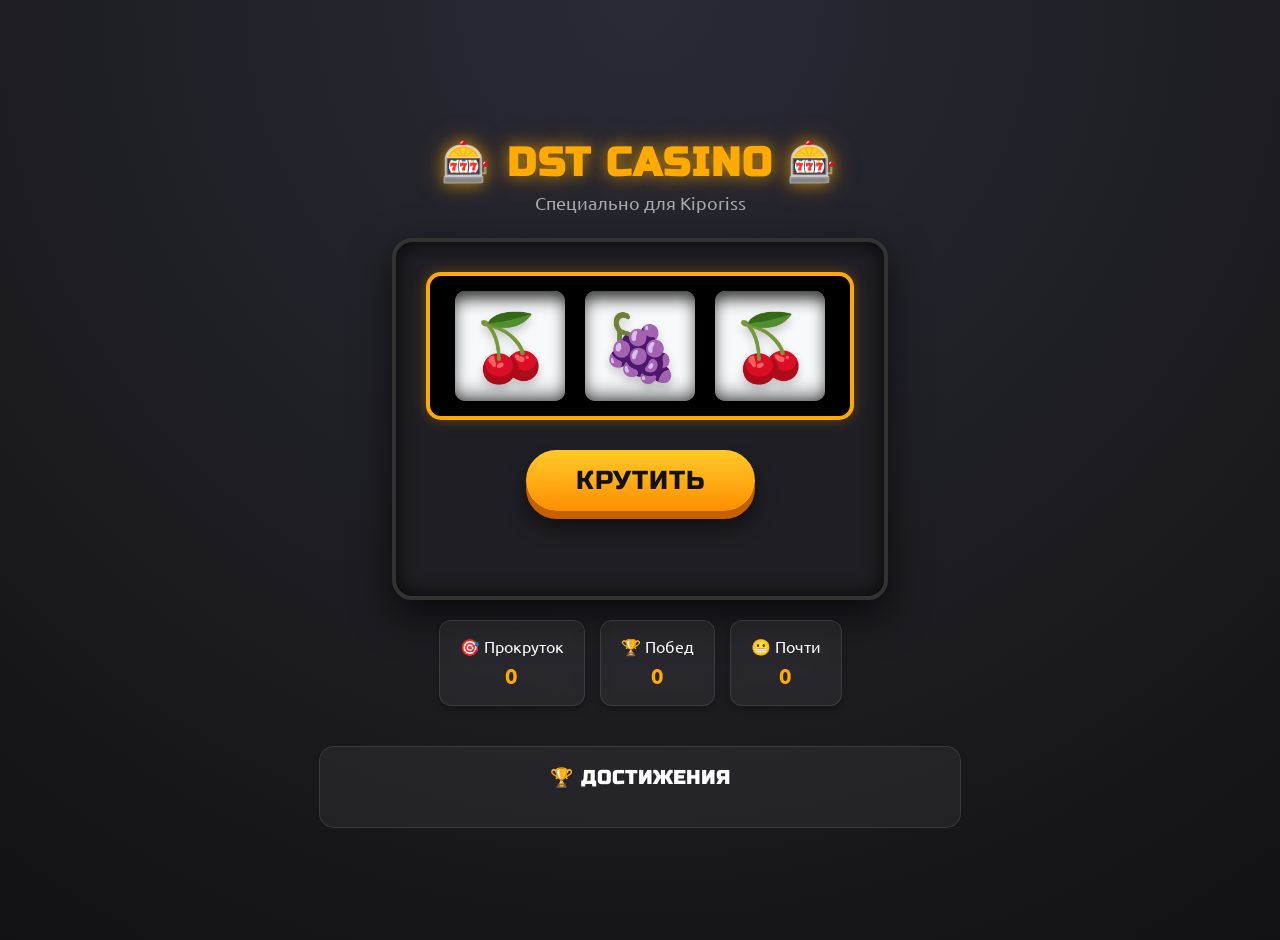
==== index.html @ a3431db2 "Add files via upload" ====
<!DOCTYPE html>
<html lang="ru">
<head>
<meta charset="UTF-8">
<meta name="viewport" content="width=device-width, initial-scale=1.0">
<title>DST CASINO</title>

<link href="https://fonts.googleapis.com/css2?family=Russo+One&family=Ubuntu:wght@400;700&display=swap" rel="stylesheet">

<style>
    :root {
        --primary: #ffaa00; /* Золотисто-оранжевый цвет */
        --bg-dark: #121214;
        --panel-bg: rgba(255, 255, 255, 0.05);
    }

    body {
        text-align: center;
        font-family: 'Ubuntu', sans-serif;
        background: radial-gradient(circle at top, #2a2a35 0%, #121214 100%);
        color: white;
        margin: 0;
        min-height: 100vh;
        display: flex;
        flex-direction: column;
        align-items: center;
        justify-content: center;
        padding: 20px;
    }

    h1 {
        font-family: 'Russo One', sans-serif;
        font-size: 2.5rem;
        margin-bottom: 5px;
        color: var(--primary);
        text-shadow: 0 0 15px rgba(255, 170, 0, 0.6), 0 0 30px rgba(255, 170, 0, 0.3);
        letter-spacing: 2px;
        text-transform: uppercase;
    }
    
    .subtitle {
        color: #aaa;
        margin-bottom: 25px;
        font-size: 1.1rem;
    }

    /* Оформление корпуса рулетки */
    .casino-machine {
        background: #1e1e24;
        padding: 30px;
        border-radius: 20px;
        border: 4px solid #333;
        box-shadow: 0 15px 40px rgba(0,0,0,0.6), inset 0 0 20px rgba(0,0,0,0.8);
        display: flex;
        flex-direction: column;
        align-items: center;
    }

    .slot {
        display: flex;
        justify-content: center;
        background: #000;
        padding: 15px;
        border-radius: 15px;
        border: 4px solid var(--primary);
        box-shadow: inset 0 0 20px rgba(0,0,0,1), 0 0 15px rgba(255, 170, 0, 0.3);
    }

    /* Барабаны */
    .reel {
        width: 110px;
        height: 110px;
        background: #f8f9fa; /* Светлый фон для контраста фруктов */
        margin: 0 10px;
        border-radius: 10px;
        overflow: hidden;
        position: relative;
        box-shadow: inset 0 5px 15px rgba(0,0,0,0.6);
    }

    /* Эффект закругления барабана сверху и снизу */
    .reel::after {
        content: '';
        position: absolute;
        top: 0; left: 0; right: 0; bottom: 0;
        box-shadow: inset 0 25px 20px -20px rgba(0,0,0,0.6), inset 0 -25px 20px -20px rgba(0,0,0,0.6);
        pointer-events: none;
    }

    .reel-inner {
        position: absolute;
        width: 100%;
    }

    .symbol {
        height: 110px;
        display: flex;
        align-items: center;
        justify-content: center;
        font-size: 65px;
        filter: drop-shadow(0 5px 5px rgba(0,0,0,0.2));
    }

    /* Кнопка */
    button {
        margin-top: 30px;
        padding: 15px 50px;
        font-family: 'Russo One', sans-serif;
        font-size: 26px;
        cursor: pointer;
        background: linear-gradient(180deg, #ffca28 0%, #ff8f00 100%);
        color: #111;
        border: none;
        border-radius: 35px;
        text-transform: uppercase;
        box-shadow: 0 8px 0 #c56000, 0 15px 20px rgba(0,0,0,0.5);
        transition: all 0.1s ease;
        letter-spacing: 1px;
    }

    button:active {
        transform: translateY(8px);
        box-shadow: 0 0 0 #c56000, 0 5px 10px rgba(0,0,0,0.5);
    }

    button:hover {
        filter: brightness(1.1);
    }

    /* Результат */
    #result {
        margin-top: 20px;
        font-size: 28px;
        font-weight: bold;
        height: 35px; /* Фиксированная высота, чтобы ничего не прыгало */
        color: #4caf50;
        text-shadow: 0 0 10px rgba(76, 175, 80, 0.5);
    }

    /* Статистика */
    .panel {
        display: flex;
        gap: 15px;
        margin-top: 20px;
        flex-wrap: wrap;
        justify-content: center;
    }

    .panel p {
        background: var(--panel-bg);
        padding: 15px 20px;
        border-radius: 12px;
        margin: 0;
        font-size: 16px;
        border: 1px solid rgba(255,255,255,0.1);
        backdrop-filter: blur(5px);
        box-shadow: 0 4px 6px rgba(0,0,0,0.2);
    }

    .panel span {
        font-weight: bold;
        color: var(--primary);
        font-size: 22px;
        display: block;
        margin-top: 5px;
    }

    /* Достижения */
    .achievements-container {
        margin-top: 40px;
        width: 100%;
        max-width: 600px;
        background: var(--panel-bg);
        border-radius: 15px;
        padding: 20px;
        border: 1px solid rgba(255,255,255,0.1);
    }

    .achievements-container h3 {
        margin-top: 0;
        font-family: 'Russo One', sans-serif;
        color: #fff;
        text-transform: uppercase;
        letter-spacing: 1px;
    }

    #achievements {
        display: flex;
        flex-wrap: wrap;
        gap: 10px;
        justify-content: center;
        margin-top: 15px;
    }

    .achievement-badge {
        background: linear-gradient(135deg, #43a047, #2e7d32);
        padding: 10px 15px;
        border-radius: 20px;
        font-size: 14px;
        font-weight: bold;
        box-shadow: 0 4px 10px rgba(0,0,0,0.3);
        border: 1px solid #66bb6a;
        /* Анимация появления */
        animation: popIn 0.4s cubic-bezier(0.175, 0.885, 0.32, 1.275) forwards;
    }

    @keyframes popIn {
        0% { transform: scale(0); opacity: 0; }
        100% { transform: scale(1); opacity: 1; }
    }
</style>
</head>

<body>

<h1>🎰 DST CASINO 🎰</h1>
<div class="subtitle">Специально для Kiporiss</div>

<div class="casino-machine">
    <div class="slot">
        <div class="reel"><div class="reel-inner" id="r1"></div></div>
        <div class="reel"><div class="reel-inner" id="r2"></div></div>
        <div class="reel"><div class="reel-inner" id="r3"></div></div>
    </div>

    <button onclick="spin()">Крутить</button>
    <div id="result"></div>
</div>

<div class="panel">
    <p>🎯 Прокруток <span id="spins">0</span></p>
    <p>🏆 Побед <span id="wins">0</span></p>
    <p>😬 Почти <span id="almost">0</span></p>
</div>

<div class="achievements-container">
    <h3>🏆 Достижения</h3>
    <div id="achievements"></div>
</div>

<audio id="spinSound" src="spin.mp3"></audio>
<audio id="winSound" src="win.mp3"></audio>
<audio id="loseSound" src="lose.mp3"></audio>
<audio id="almostSound" src="almost.mp3"></audio>

<script>
// Вся твоя логика осталась нетронутой! 
const fruits = ["🍎","🍌","🍇","🍒","🍊"];
const reels = ["r1","r2","r3"];

let stats = {
    spins: 0,
    wins: 0,
    almost: 0,
    fruitsSeen: new Set(),
    achievements: new Set()
};

const spinSound = document.getElementById("spinSound");
const winSound = document.getElementById("winSound");
const loseSound = document.getElementById("loseSound");
const almostSound = document.getElementById("almostSound");

function stopAllSounds() {
    [spinSound, winSound, loseSound, almostSound].forEach(s => {
        s.pause();
        s.currentTime = 0;
    });
}

function createReelContent(id) {
    const reel = document.getElementById(id);
    reel.innerHTML = "";

    for (let i = 0; i < 20; i++) {
        const div = document.createElement("div");
        div.className = "symbol";
        div.textContent = fruits[Math.floor(Math.random() * fruits.length)];
        reel.appendChild(div);
    }
}

// Заполняем начальными фруктами до первого клика
reels.forEach(id => {
    const reel = document.getElementById(id);
    reel.innerHTML = `<div class="symbol">${fruits[Math.floor(Math.random() * fruits.length)]}</div>`;
});

function spin() {
    document.getElementById("result").textContent = "";

    stopAllSounds();
    if(spinSound.readyState >= 2) spinSound.play().catch(e => console.log("Audio play prevented"));

    stats.spins++;
    updateStats();

    reels.forEach((id, index) => {
        createReelContent(id);

        const reel = document.getElementById(id);
        let position = 0;
        let speed = 20 + index * 5;
        let duration = 1000 + index * 500;

        const interval = setInterval(() => {
            position += speed;
            reel.style.top = -position + "px";
        }, 16);

        setTimeout(() => {
            clearInterval(interval);

            const finalFruit = fruits[Math.floor(Math.random() * fruits.length)];
            reel.innerHTML = `<div class="symbol">${finalFruit}</div>`;
            reel.style.top = "0px";

            if (index === 2) {
                setTimeout(checkResult, 200);
            }

        }, duration);
    });
}

function checkResult() {
    const r1 = document.getElementById("r1").textContent;
    const r2 = document.getElementById("r2").textContent;
    const r3 = document.getElementById("r3").textContent;

    spinSound.pause();

    // 📊 записываем фрукты
    [r1, r2, r3].forEach(f => stats.fruitsSeen.add(f));

    const result = document.getElementById("result");

    if (r1 === r2 && r2 === r3) {
        stats.wins++;
        result.textContent = "🎉 ДЖЕКПОТ! 🎉";
        result.style.color = "#ffca28";
        if(winSound.readyState >= 2) winSound.play();
    } else if (r1 === r2 || r2 === r3 || r1 === r3) {
        stats.almost++;
        result.textContent = "👍 Почти!";
        result.style.color = "#4fc3f7";
        if(almostSound.readyState >= 2) almostSound.play();
    } else {
        result.textContent = "😢 Попробуй снова";
        result.style.color = "#e57373";
        if(loseSound.readyState >= 2) loseSound.play();
    }

    updateStats();
    checkAchievements();
}

function updateStats() {
    document.getElementById("spins").textContent = stats.spins;
    document.getElementById("wins").textContent = stats.wins;
    document.getElementById("almost").textContent = stats.almost;
}

function unlock(name) {
    if (!stats.achievements.has(name)) {
        stats.achievements.add(name);

        const div = document.createElement("div");
        div.className = "achievement-badge"; // Присваиваем класс для стилей
        div.textContent = "🏆 " + name;
        document.getElementById("achievements").appendChild(div);
    }
}

function checkAchievements() {
    if (stats.spins >= 10) unlock("Сделать 10 прокруток");
    if (stats.spins >= 50) unlock("Игроман 😄 (50 прокруток)");
    if (stats.wins >= 1) unlock("Первая победа!");
    if (stats.wins >= 5) unlock("Везунчик!");
    if (stats.almost >= 5) unlock("Почти-почти...");
    if (stats.fruitsSeen.size === fruits.length) unlock("Коллекционер фруктов 🍓");
}
</script>

</body>
</html>
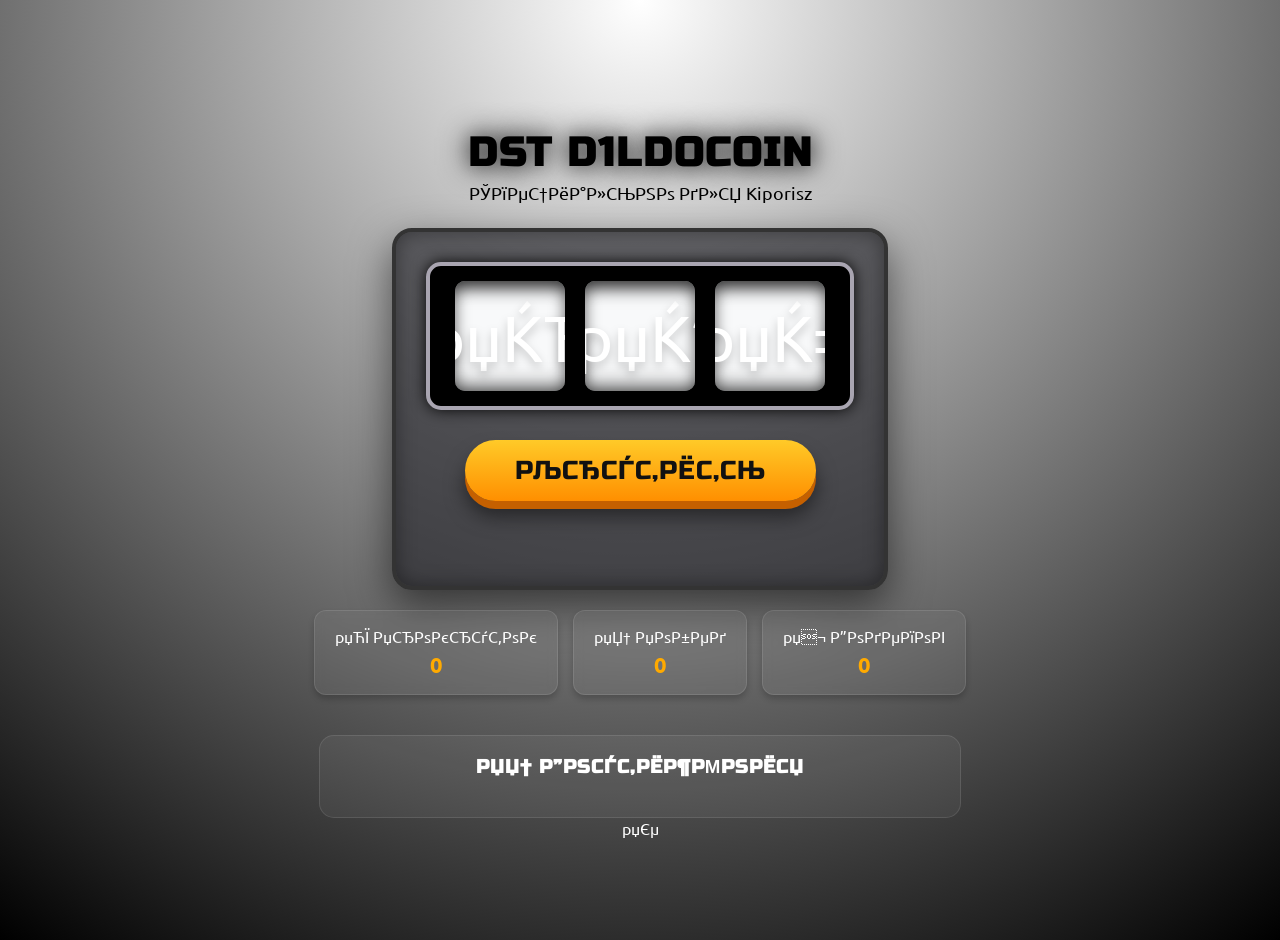
==== commit 9aa487f1: "index.html" ====
--- a/index.html
+++ b/index.html
@@ -9,68 +9,65 @@
 
 <style>
     :root {
-        --primary: #ffaa00; /* Золотисто-оранжевый цвет */
+        --primary: #ffaa00; /* Р—РѕР»РѕС‚РёСЃС‚Рѕ-РѕСЂР°РЅР¶РµРІС‹Р№ С†РІРµС‚ */
         --bg-dark: #121214;
         --panel-bg: rgba(255, 255, 255, 0.05);
     }
 
     body {
         text-align: center;
-        font-family: 'Ubuntu', sans-serif;
-        background: radial-gradient(circle at top, #2a2a35 0%, #121214 100%);
-        color: white;
-        margin: 0;
-        min-height: 100vh;
-        display: flex;
-        flex-direction: column;
-        align-items: center;
-        justify-content: center;
-        padding: 20px;
-    }
+    font-family: 'Ubuntu', sans-serif;
+    background: radial-gradient(circle at top, #ffffff 0%, #000000 100%);
+    color: white;
+    margin: 0;
+    min-height: 100vh;
+    display: flex;
+    flex-direction: column;
+    align-items: center;
+    justify-content: center;
+    padding: 20px;    }
 
     h1 {
         font-family: 'Russo One', sans-serif;
         font-size: 2.5rem;
         margin-bottom: 5px;
-        color: var(--primary);
-        text-shadow: 0 0 15px rgba(255, 170, 0, 0.6), 0 0 30px rgba(255, 170, 0, 0.3);
+        color: #000000;
+        text-shadow: 0 0 15px rgb(0 0 0 / 22%), 0 0 30px rgb(0 0 0);
         letter-spacing: 2px;
         text-transform: uppercase;
     }
     
     .subtitle {
-        color: #aaa;
+        color: #000000;
         margin-bottom: 25px;
         font-size: 1.1rem;
     }
 
-    /* Оформление корпуса рулетки */
+    /* РћС„РѕСЂРјР»РµРЅРёРµ РєРѕСЂРїСѓСЃР° СЂСѓР»РµС‚РєРё рџЄµ */
     .casino-machine {
-        background: #1e1e24;
-        padding: 30px;
-        border-radius: 20px;
-        border: 4px solid #333;
-        box-shadow: 0 15px 40px rgba(0,0,0,0.6), inset 0 0 20px rgba(0,0,0,0.8);
-        display: flex;
-        flex-direction: column;
-        align-items: center;
-    }
+     background: #1e1e249c;
+    padding: 30px;
+    border-radius: 20px;
+    border: 4px solid #333;
+    box-shadow: 0 15px 40px rgb(0 0 0 / 56%), inset 0 0 20px rgb(0 0 0 / 39%);
+    display: flex;
+    flex-direction: column;
+    align-items: center;    }
 
     .slot {
-        display: flex;
-        justify-content: center;
-        background: #000;
-        padding: 15px;
-        border-radius: 15px;
-        border: 4px solid var(--primary);
-        box-shadow: inset 0 0 20px rgba(0,0,0,1), 0 0 15px rgba(255, 170, 0, 0.3);
-    }
-
-    /* Барабаны */
+      display: flex;
+    justify-content: center;
+    background: #000;
+    padding: 15px;
+    border-radius: 15px;
+    border: 4px solid #a9a5b1;
+    box-shadow: inset 0 0 20px rgba(0, 0, 0, 1), 0 0 15px rgb(0 0 0 / 95%);
+}
+    /* Р‘Р°СЂР°Р±Р°РЅС‹ рџЄµ */
     .reel {
         width: 110px;
         height: 110px;
-        background: #f8f9fa; /* Светлый фон для контраста фруктов */
+        background: #f8f9fa; /* РЎРІРµС‚Р»С‹Р№ С„РѕРЅ РґР»СЏ РєРѕРЅС‚СЂР°СЃС‚Р° С„СЂСѓРєС‚РѕРІ */
         margin: 0 10px;
         border-radius: 10px;
         overflow: hidden;
@@ -78,7 +75,7 @@
         box-shadow: inset 0 5px 15px rgba(0,0,0,0.6);
     }
 
-    /* Эффект закругления барабана сверху и снизу */
+    /* Р­С„С„РµРєС‚ Р·Р°РєСЂСѓРіР»РµРЅРёСЏ Р±Р°СЂР°Р±Р°РЅР° СЃРІРµСЂС…Сѓ Рё СЃРЅРёР·Сѓ рџЄµ */
     .reel::after {
         content: '';
         position: absolute;
@@ -101,7 +98,7 @@
         filter: drop-shadow(0 5px 5px rgba(0,0,0,0.2));
     }
 
-    /* Кнопка */
+    /* РљРЅРѕРїРєР° рџЄµ */
     button {
         margin-top: 30px;
         padding: 15px 50px;
@@ -127,17 +124,17 @@
         filter: brightness(1.1);
     }
 
-    /* Результат */
+    /* Р РµР·СѓР»СЊС‚Р°С‚ рџЄµ */
     #result {
         margin-top: 20px;
         font-size: 28px;
         font-weight: bold;
-        height: 35px; /* Фиксированная высота, чтобы ничего не прыгало */
+        height: 35px; /* Р¤РёРєСЃРёСЂРѕРІР°РЅРЅР°СЏ РІС‹СЃРѕС‚Р°, С‡С‚РѕР±С‹ РЅРёС‡РµРіРѕ РЅРµ РїСЂС‹РіР°Р»Рѕ */
         color: #4caf50;
         text-shadow: 0 0 10px rgba(76, 175, 80, 0.5);
     }
 
-    /* Статистика */
+    /* РЎС‚Р°С‚РёСЃС‚РёРєР° рџЄµ */
     .panel {
         display: flex;
         gap: 15px;
@@ -165,7 +162,7 @@
         margin-top: 5px;
     }
 
-    /* Достижения */
+    /* Р”РѕСЃС‚РёР¶РµРЅРёСЏ РєРёРїРѕ рџЄµ */
     .achievements-container {
         margin-top: 40px;
         width: 100%;
@@ -200,7 +197,7 @@
         font-weight: bold;
         box-shadow: 0 4px 10px rgba(0,0,0,0.3);
         border: 1px solid #66bb6a;
-        /* Анимация появления */
+        /* РђРЅРёРјР°С†РёСЏ РїРѕСЏРІР»РµРЅРёСЏ */
         animation: popIn 0.4s cubic-bezier(0.175, 0.885, 0.32, 1.275) forwards;
     }
 
@@ -213,8 +210,8 @@
 
 <body>
 
-<h1>🎰 DST CASINO 🎰</h1>
-<div class="subtitle">Специально для Kiporiss</div>
+<h1> DST D1LDOCOIN </h1>
+<div class="subtitle">РЎРїРµС†РёР°Р»СЊРЅРѕ РґР»СЏ Kiporisz</div>
 
 <div class="casino-machine">
     <div class="slot">
@@ -223,18 +220,18 @@
         <div class="reel"><div class="reel-inner" id="r3"></div></div>
     </div>
 
-    <button onclick="spin()">Крутить</button>
+    <button onclick="spin()">РљСЂСѓС‚РёС‚СЊ</button>
     <div id="result"></div>
 </div>
 
 <div class="panel">
-    <p>🎯 Прокруток <span id="spins">0</span></p>
-    <p>🏆 Побед <span id="wins">0</span></p>
-    <p>😬 Почти <span id="almost">0</span></p>
+    <p>рџЋЇ РџСЂРѕРєСЂСѓС‚РѕРє <span id="spins">0</span></p>
+    <p>рџЏ† РџРѕР±РµРґ <span id="wins">0</span></p>
+    <p>рџ¬ Р”РѕРґРµРїРѕРІ <span id="almost">0</span></p>
 </div>
 
 <div class="achievements-container">
-    <h3>🏆 Достижения</h3>
+    <h3>рџЏ† Р”РѕСЃС‚РёР¶РµРЅРёСЏ</h3>
     <div id="achievements"></div>
 </div>
 
@@ -244,8 +241,8 @@
 <audio id="almostSound" src="almost.mp3"></audio>
 
 <script>
-// Вся твоя логика осталась нетронутой! 
-const fruits = ["🍎","🍌","🍇","🍒","🍊"];
+// Р’СЃСЏ С‚РІРѕСЏ Р»РѕРіРёРєР°- С‚С‹ РѕС‚РґР°С€СЃСЏ РЅР°С‚СѓСЂРѕР№рџЄµ!  
+const fruits = ["рџЌЋ","рџЌЊ","рџЌ‡","рџЌ’","рџЌЉ"];
 const reels = ["r1","r2","r3"];
 
 let stats = {
@@ -280,7 +277,7 @@
     }
 }
 
-// Заполняем начальными фруктами до первого клика
+// Р—Р°РїРѕР»РЅСЏРµРј РЅР°С‡Р°Р»СЊРЅС‹РјРё С„СЂСѓРєС‚Р°РјРё РґРѕ РїРµСЂРІРѕРіРѕ РєР»РёРєР° рџЄµ
 reels.forEach(id => {
     const reel = document.getElementById(id);
     reel.innerHTML = `<div class="symbol">${fruits[Math.floor(Math.random() * fruits.length)]}</div>`;
@@ -330,23 +327,23 @@
 
     spinSound.pause();
 
-    // 📊 записываем фрукты
+    // рџ“Љ Р·Р°РїРёСЃС‹РІР°РµРј С„СЂСѓРєС‚С‹ рџЄµ
     [r1, r2, r3].forEach(f => stats.fruitsSeen.add(f));
 
     const result = document.getElementById("result");
 
     if (r1 === r2 && r2 === r3) {
         stats.wins++;
-        result.textContent = "🎉 ДЖЕКПОТ! 🎉";
+        result.textContent = "рџЋ‰ Р”Р–Р•РљРџРћРў! рџЋ‰";
         result.style.color = "#ffca28";
         if(winSound.readyState >= 2) winSound.play();
     } else if (r1 === r2 || r2 === r3 || r1 === r3) {
         stats.almost++;
-        result.textContent = "👍 Почти!";
+        result.textContent = "рџ‘Ќ Р‘Р»СЏС‚СЊ!";
         result.style.color = "#4fc3f7";
         if(almostSound.readyState >= 2) almostSound.play();
     } else {
-        result.textContent = "😢 Попробуй снова";
+        result.textContent = "рџў РўСЂРµР±СѓРµС‚СЃСЏ РґРѕРґРµРї";
         result.style.color = "#e57373";
         if(loseSound.readyState >= 2) loseSound.play();
     }
@@ -366,21 +363,24 @@
         stats.achievements.add(name);
 
         const div = document.createElement("div");
-        div.className = "achievement-badge"; // Присваиваем класс для стилей
-        div.textContent = "🏆 " + name;
+        div.className = "achievement-badge"; // РџСЂРёСЃРІР°РёРІР°РµРј РєР»Р°СЃСЃ РґР»СЏ СЃС‚РёР»РµР№
+        div.textContent = "рџЏ† " + name;
         document.getElementById("achievements").appendChild(div);
     }
 }
 
 function checkAchievements() {
-    if (stats.spins >= 10) unlock("Сделать 10 прокруток");
-    if (stats.spins >= 50) unlock("Игроман 😄 (50 прокруток)");
-    if (stats.wins >= 1) unlock("Первая победа!");
-    if (stats.wins >= 5) unlock("Везунчик!");
-    if (stats.almost >= 5) unlock("Почти-почти...");
-    if (stats.fruitsSeen.size === fruits.length) unlock("Коллекционер фруктов 🍓");
+    if (stats.spins >= 10) unlock("РЎРґРµР»Р°С‚СЊ 10 РїСЂРѕРєСЂСѓС‚РѕРє");
+    if (stats.spins >= 50) unlock("РРіСЂРѕРјР°РЅ рџ„ (50 РїСЂРѕРєСЂСѓС‚РѕРє)");
+    if (stats.wins >= 1) unlock("РµРµРµРµСЃС‚СЊ Р±Р»СЏС‚СЊ (1 РїРѕР±РµРґР°)");
+    if (stats.wins >= 5) unlock("Р’РµР·СѓРЅС‡РёРє!");
+    if (stats.almost >= 5) unlock("РџРѕС‡С‚Рё-Р”РћР”Р•Рџ...");
+    if (stats.fruitsSeen.size === fruits.length) unlock("РљРѕР»Р»РµРєС†РёРѕРЅРµСЂ С„СЂСѓРєС‚РѕРІ рџЌ“");
+    if (stats.almost >= 1000) unlock("РљРѕСЂРѕР»СЊ РґРѕРґСЌРїР° (Р±РѕР»СЊС€Рµ 1000 РґРѕРґРµРїРѕРІ)");
+    if (stats.wins >= 67) unlock("СЉСЌ 67 С…СЌС…СЉСЌ  (РїРѕР±РµРґР° РїРѕР±РµРґрџ‘Ђ)");
+    if (stats.spins >= 1) unlock("РќР°С‡Р°Р»Рѕ Р»СѓРґРѕРїСЂРёРєР»СЋС‡РµРЅРёСЏ");
+    if (stats.spins >= 10000) unlock("РљРІР°СЂС‚РёСЂР° Р°РґРјРёРЅР° РІ С†РµРЅС‚СЂРµ РјРѕСЃРєРІС‹в™ї (10000 РїСЂРѕРєСЂСѓС‚РѕРє)");
+    if (stats.spins >= 1) unlock("Р•Р±Р°С‚СЊ С‚С‹ РїРµРЅСЊрџЄµ (СЃР»СѓС‡Р°Р№РЅРѕСЃС‚Рё РЅРµ СЃР»СѓС‡Р°Р№РЅС‹)")
 }
 </script>
-
-</body>
-</html>+рџЄµ
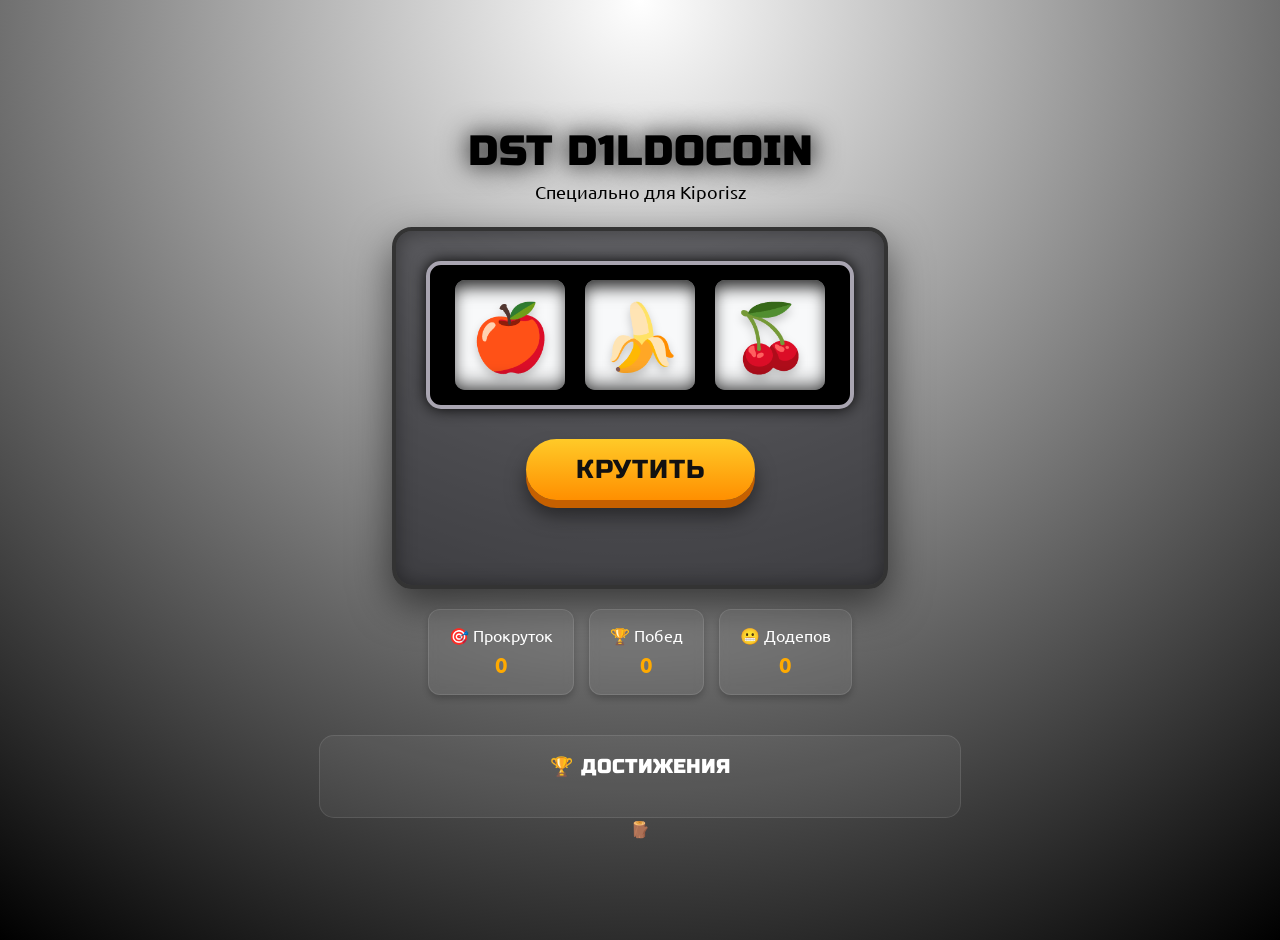
==== commit 35e8d96e: "Add files via upload" ====
--- a/index.html
+++ b/index.html
@@ -1,386 +1,386 @@
-<!DOCTYPE html>
-<html lang="ru">
-<head>
-<meta charset="UTF-8">
-<meta name="viewport" content="width=device-width, initial-scale=1.0">
-<title>DST CASINO</title>
-
-<link href="https://fonts.googleapis.com/css2?family=Russo+One&family=Ubuntu:wght@400;700&display=swap" rel="stylesheet">
-
-<style>
-    :root {
-        --primary: #ffaa00; /* Р—РѕР»РѕС‚РёСЃС‚Рѕ-РѕСЂР°РЅР¶РµРІС‹Р№ С†РІРµС‚ */
-        --bg-dark: #121214;
-        --panel-bg: rgba(255, 255, 255, 0.05);
-    }
-
-    body {
-        text-align: center;
-    font-family: 'Ubuntu', sans-serif;
-    background: radial-gradient(circle at top, #ffffff 0%, #000000 100%);
-    color: white;
-    margin: 0;
-    min-height: 100vh;
-    display: flex;
-    flex-direction: column;
-    align-items: center;
-    justify-content: center;
-    padding: 20px;    }
-
-    h1 {
-        font-family: 'Russo One', sans-serif;
-        font-size: 2.5rem;
-        margin-bottom: 5px;
-        color: #000000;
-        text-shadow: 0 0 15px rgb(0 0 0 / 22%), 0 0 30px rgb(0 0 0);
-        letter-spacing: 2px;
-        text-transform: uppercase;
-    }
-    
-    .subtitle {
-        color: #000000;
-        margin-bottom: 25px;
-        font-size: 1.1rem;
-    }
-
-    /* РћС„РѕСЂРјР»РµРЅРёРµ РєРѕСЂРїСѓСЃР° СЂСѓР»РµС‚РєРё рџЄµ */
-    .casino-machine {
-     background: #1e1e249c;
-    padding: 30px;
-    border-radius: 20px;
-    border: 4px solid #333;
-    box-shadow: 0 15px 40px rgb(0 0 0 / 56%), inset 0 0 20px rgb(0 0 0 / 39%);
-    display: flex;
-    flex-direction: column;
-    align-items: center;    }
-
-    .slot {
-      display: flex;
-    justify-content: center;
-    background: #000;
-    padding: 15px;
-    border-radius: 15px;
-    border: 4px solid #a9a5b1;
-    box-shadow: inset 0 0 20px rgba(0, 0, 0, 1), 0 0 15px rgb(0 0 0 / 95%);
-}
-    /* Р‘Р°СЂР°Р±Р°РЅС‹ рџЄµ */
-    .reel {
-        width: 110px;
-        height: 110px;
-        background: #f8f9fa; /* РЎРІРµС‚Р»С‹Р№ С„РѕРЅ РґР»СЏ РєРѕРЅС‚СЂР°СЃС‚Р° С„СЂСѓРєС‚РѕРІ */
-        margin: 0 10px;
-        border-radius: 10px;
-        overflow: hidden;
-        position: relative;
-        box-shadow: inset 0 5px 15px rgba(0,0,0,0.6);
-    }
-
-    /* Р­С„С„РµРєС‚ Р·Р°РєСЂСѓРіР»РµРЅРёСЏ Р±Р°СЂР°Р±Р°РЅР° СЃРІРµСЂС…Сѓ Рё СЃРЅРёР·Сѓ рџЄµ */
-    .reel::after {
-        content: '';
-        position: absolute;
-        top: 0; left: 0; right: 0; bottom: 0;
-        box-shadow: inset 0 25px 20px -20px rgba(0,0,0,0.6), inset 0 -25px 20px -20px rgba(0,0,0,0.6);
-        pointer-events: none;
-    }
-
-    .reel-inner {
-        position: absolute;
-        width: 100%;
-    }
-
-    .symbol {
-        height: 110px;
-        display: flex;
-        align-items: center;
-        justify-content: center;
-        font-size: 65px;
-        filter: drop-shadow(0 5px 5px rgba(0,0,0,0.2));
-    }
-
-    /* РљРЅРѕРїРєР° рџЄµ */
-    button {
-        margin-top: 30px;
-        padding: 15px 50px;
-        font-family: 'Russo One', sans-serif;
-        font-size: 26px;
-        cursor: pointer;
-        background: linear-gradient(180deg, #ffca28 0%, #ff8f00 100%);
-        color: #111;
-        border: none;
-        border-radius: 35px;
-        text-transform: uppercase;
-        box-shadow: 0 8px 0 #c56000, 0 15px 20px rgba(0,0,0,0.5);
-        transition: all 0.1s ease;
-        letter-spacing: 1px;
-    }
-
-    button:active {
-        transform: translateY(8px);
-        box-shadow: 0 0 0 #c56000, 0 5px 10px rgba(0,0,0,0.5);
-    }
-
-    button:hover {
-        filter: brightness(1.1);
-    }
-
-    /* Р РµР·СѓР»СЊС‚Р°С‚ рџЄµ */
-    #result {
-        margin-top: 20px;
-        font-size: 28px;
-        font-weight: bold;
-        height: 35px; /* Р¤РёРєСЃРёСЂРѕРІР°РЅРЅР°СЏ РІС‹СЃРѕС‚Р°, С‡С‚РѕР±С‹ РЅРёС‡РµРіРѕ РЅРµ РїСЂС‹РіР°Р»Рѕ */
-        color: #4caf50;
-        text-shadow: 0 0 10px rgba(76, 175, 80, 0.5);
-    }
-
-    /* РЎС‚Р°С‚РёСЃС‚РёРєР° рџЄµ */
-    .panel {
-        display: flex;
-        gap: 15px;
-        margin-top: 20px;
-        flex-wrap: wrap;
-        justify-content: center;
-    }
-
-    .panel p {
-        background: var(--panel-bg);
-        padding: 15px 20px;
-        border-radius: 12px;
-        margin: 0;
-        font-size: 16px;
-        border: 1px solid rgba(255,255,255,0.1);
-        backdrop-filter: blur(5px);
-        box-shadow: 0 4px 6px rgba(0,0,0,0.2);
-    }
-
-    .panel span {
-        font-weight: bold;
-        color: var(--primary);
-        font-size: 22px;
-        display: block;
-        margin-top: 5px;
-    }
-
-    /* Р”РѕСЃС‚РёР¶РµРЅРёСЏ РєРёРїРѕ рџЄµ */
-    .achievements-container {
-        margin-top: 40px;
-        width: 100%;
-        max-width: 600px;
-        background: var(--panel-bg);
-        border-radius: 15px;
-        padding: 20px;
-        border: 1px solid rgba(255,255,255,0.1);
-    }
-
-    .achievements-container h3 {
-        margin-top: 0;
-        font-family: 'Russo One', sans-serif;
-        color: #fff;
-        text-transform: uppercase;
-        letter-spacing: 1px;
-    }
-
-    #achievements {
-        display: flex;
-        flex-wrap: wrap;
-        gap: 10px;
-        justify-content: center;
-        margin-top: 15px;
-    }
-
-    .achievement-badge {
-        background: linear-gradient(135deg, #43a047, #2e7d32);
-        padding: 10px 15px;
-        border-radius: 20px;
-        font-size: 14px;
-        font-weight: bold;
-        box-shadow: 0 4px 10px rgba(0,0,0,0.3);
-        border: 1px solid #66bb6a;
-        /* РђРЅРёРјР°С†РёСЏ РїРѕСЏРІР»РµРЅРёСЏ */
-        animation: popIn 0.4s cubic-bezier(0.175, 0.885, 0.32, 1.275) forwards;
-    }
-
-    @keyframes popIn {
-        0% { transform: scale(0); opacity: 0; }
-        100% { transform: scale(1); opacity: 1; }
-    }
-</style>
-</head>
-
-<body>
-
-<h1> DST D1LDOCOIN </h1>
-<div class="subtitle">РЎРїРµС†РёР°Р»СЊРЅРѕ РґР»СЏ Kiporisz</div>
-
-<div class="casino-machine">
-    <div class="slot">
-        <div class="reel"><div class="reel-inner" id="r1"></div></div>
-        <div class="reel"><div class="reel-inner" id="r2"></div></div>
-        <div class="reel"><div class="reel-inner" id="r3"></div></div>
-    </div>
-
-    <button onclick="spin()">РљСЂСѓС‚РёС‚СЊ</button>
-    <div id="result"></div>
-</div>
-
-<div class="panel">
-    <p>рџЋЇ РџСЂРѕРєСЂСѓС‚РѕРє <span id="spins">0</span></p>
-    <p>рџЏ† РџРѕР±РµРґ <span id="wins">0</span></p>
-    <p>рџ¬ Р”РѕРґРµРїРѕРІ <span id="almost">0</span></p>
-</div>
-
-<div class="achievements-container">
-    <h3>рџЏ† Р”РѕСЃС‚РёР¶РµРЅРёСЏ</h3>
-    <div id="achievements"></div>
-</div>
-
-<audio id="spinSound" src="spin.mp3"></audio>
-<audio id="winSound" src="win.mp3"></audio>
-<audio id="loseSound" src="lose.mp3"></audio>
-<audio id="almostSound" src="almost.mp3"></audio>
-
-<script>
-// Р’СЃСЏ С‚РІРѕСЏ Р»РѕРіРёРєР°- С‚С‹ РѕС‚РґР°С€СЃСЏ РЅР°С‚СѓСЂРѕР№рџЄµ!  
-const fruits = ["рџЌЋ","рџЌЊ","рџЌ‡","рџЌ’","рџЌЉ"];
-const reels = ["r1","r2","r3"];
-
-let stats = {
-    spins: 0,
-    wins: 0,
-    almost: 0,
-    fruitsSeen: new Set(),
-    achievements: new Set()
-};
-
-const spinSound = document.getElementById("spinSound");
-const winSound = document.getElementById("winSound");
-const loseSound = document.getElementById("loseSound");
-const almostSound = document.getElementById("almostSound");
-
-function stopAllSounds() {
-    [spinSound, winSound, loseSound, almostSound].forEach(s => {
-        s.pause();
-        s.currentTime = 0;
-    });
-}
-
-function createReelContent(id) {
-    const reel = document.getElementById(id);
-    reel.innerHTML = "";
-
-    for (let i = 0; i < 20; i++) {
-        const div = document.createElement("div");
-        div.className = "symbol";
-        div.textContent = fruits[Math.floor(Math.random() * fruits.length)];
-        reel.appendChild(div);
-    }
-}
-
-// Р—Р°РїРѕР»РЅСЏРµРј РЅР°С‡Р°Р»СЊРЅС‹РјРё С„СЂСѓРєС‚Р°РјРё РґРѕ РїРµСЂРІРѕРіРѕ РєР»РёРєР° рџЄµ
-reels.forEach(id => {
-    const reel = document.getElementById(id);
-    reel.innerHTML = `<div class="symbol">${fruits[Math.floor(Math.random() * fruits.length)]}</div>`;
-});
-
-function spin() {
-    document.getElementById("result").textContent = "";
-
-    stopAllSounds();
-    if(spinSound.readyState >= 2) spinSound.play().catch(e => console.log("Audio play prevented"));
-
-    stats.spins++;
-    updateStats();
-
-    reels.forEach((id, index) => {
-        createReelContent(id);
-
-        const reel = document.getElementById(id);
-        let position = 0;
-        let speed = 20 + index * 5;
-        let duration = 1000 + index * 500;
-
-        const interval = setInterval(() => {
-            position += speed;
-            reel.style.top = -position + "px";
-        }, 16);
-
-        setTimeout(() => {
-            clearInterval(interval);
-
-            const finalFruit = fruits[Math.floor(Math.random() * fruits.length)];
-            reel.innerHTML = `<div class="symbol">${finalFruit}</div>`;
-            reel.style.top = "0px";
-
-            if (index === 2) {
-                setTimeout(checkResult, 200);
-            }
-
-        }, duration);
-    });
-}
-
-function checkResult() {
-    const r1 = document.getElementById("r1").textContent;
-    const r2 = document.getElementById("r2").textContent;
-    const r3 = document.getElementById("r3").textContent;
-
-    spinSound.pause();
-
-    // рџ“Љ Р·Р°РїРёСЃС‹РІР°РµРј С„СЂСѓРєС‚С‹ рџЄµ
-    [r1, r2, r3].forEach(f => stats.fruitsSeen.add(f));
-
-    const result = document.getElementById("result");
-
-    if (r1 === r2 && r2 === r3) {
-        stats.wins++;
-        result.textContent = "рџЋ‰ Р”Р–Р•РљРџРћРў! рџЋ‰";
-        result.style.color = "#ffca28";
-        if(winSound.readyState >= 2) winSound.play();
-    } else if (r1 === r2 || r2 === r3 || r1 === r3) {
-        stats.almost++;
-        result.textContent = "рџ‘Ќ Р‘Р»СЏС‚СЊ!";
-        result.style.color = "#4fc3f7";
-        if(almostSound.readyState >= 2) almostSound.play();
-    } else {
-        result.textContent = "рџў РўСЂРµР±СѓРµС‚СЃСЏ РґРѕРґРµРї";
-        result.style.color = "#e57373";
-        if(loseSound.readyState >= 2) loseSound.play();
-    }
-
-    updateStats();
-    checkAchievements();
-}
-
-function updateStats() {
-    document.getElementById("spins").textContent = stats.spins;
-    document.getElementById("wins").textContent = stats.wins;
-    document.getElementById("almost").textContent = stats.almost;
-}
-
-function unlock(name) {
-    if (!stats.achievements.has(name)) {
-        stats.achievements.add(name);
-
-        const div = document.createElement("div");
-        div.className = "achievement-badge"; // РџСЂРёСЃРІР°РёРІР°РµРј РєР»Р°СЃСЃ РґР»СЏ СЃС‚РёР»РµР№
-        div.textContent = "рџЏ† " + name;
-        document.getElementById("achievements").appendChild(div);
-    }
-}
-
-function checkAchievements() {
-    if (stats.spins >= 10) unlock("РЎРґРµР»Р°С‚СЊ 10 РїСЂРѕРєСЂСѓС‚РѕРє");
-    if (stats.spins >= 50) unlock("РРіСЂРѕРјР°РЅ рџ„ (50 РїСЂРѕРєСЂСѓС‚РѕРє)");
-    if (stats.wins >= 1) unlock("РµРµРµРµСЃС‚СЊ Р±Р»СЏС‚СЊ (1 РїРѕР±РµРґР°)");
-    if (stats.wins >= 5) unlock("Р’РµР·СѓРЅС‡РёРє!");
-    if (stats.almost >= 5) unlock("РџРѕС‡С‚Рё-Р”РћР”Р•Рџ...");
-    if (stats.fruitsSeen.size === fruits.length) unlock("РљРѕР»Р»РµРєС†РёРѕРЅРµСЂ С„СЂСѓРєС‚РѕРІ рџЌ“");
-    if (stats.almost >= 1000) unlock("РљРѕСЂРѕР»СЊ РґРѕРґСЌРїР° (Р±РѕР»СЊС€Рµ 1000 РґРѕРґРµРїРѕРІ)");
-    if (stats.wins >= 67) unlock("СЉСЌ 67 С…СЌС…СЉСЌ  (РїРѕР±РµРґР° РїРѕР±РµРґрџ‘Ђ)");
-    if (stats.spins >= 1) unlock("РќР°С‡Р°Р»Рѕ Р»СѓРґРѕРїСЂРёРєР»СЋС‡РµРЅРёСЏ");
-    if (stats.spins >= 10000) unlock("РљРІР°СЂС‚РёСЂР° Р°РґРјРёРЅР° РІ С†РµРЅС‚СЂРµ РјРѕСЃРєРІС‹в™ї (10000 РїСЂРѕРєСЂСѓС‚РѕРє)");
-    if (stats.spins >= 1) unlock("Р•Р±Р°С‚СЊ С‚С‹ РїРµРЅСЊрџЄµ (СЃР»СѓС‡Р°Р№РЅРѕСЃС‚Рё РЅРµ СЃР»СѓС‡Р°Р№РЅС‹)")
-}
-</script>
-рџЄµ
+<!DOCTYPE html>
+<html lang="ru">
+<head>
+<meta charset="UTF-8">
+<meta name="viewport" content="width=device-width, initial-scale=1.0">
+<title>DST CASINO</title>
+
+<link href="https://fonts.googleapis.com/css2?family=Russo+One&family=Ubuntu:wght@400;700&display=swap" rel="stylesheet">
+
+<style>
+    :root {
+        --primary: #ffaa00; /* Золотисто-оранжевый цвет */
+        --bg-dark: #121214;
+        --panel-bg: rgba(255, 255, 255, 0.05);
+    }
+
+    body {
+        text-align: center;
+    font-family: 'Ubuntu', sans-serif;
+    background: radial-gradient(circle at top, #ffffff 0%, #000000 100%);
+    color: white;
+    margin: 0;
+    min-height: 100vh;
+    display: flex;
+    flex-direction: column;
+    align-items: center;
+    justify-content: center;
+    padding: 20px;    }
+
+    h1 {
+        font-family: 'Russo One', sans-serif;
+        font-size: 2.5rem;
+        margin-bottom: 5px;
+        color: #000000;
+        text-shadow: 0 0 15px rgb(0 0 0 / 22%), 0 0 30px rgb(0 0 0);
+        letter-spacing: 2px;
+        text-transform: uppercase;
+    }
+    
+    .subtitle {
+        color: #000000;
+        margin-bottom: 25px;
+        font-size: 1.1rem;
+    }
+
+    /* Оформление корпуса рулетки 🪵 */
+    .casino-machine {
+     background: #1e1e249c;
+    padding: 30px;
+    border-radius: 20px;
+    border: 4px solid #333;
+    box-shadow: 0 15px 40px rgb(0 0 0 / 56%), inset 0 0 20px rgb(0 0 0 / 39%);
+    display: flex;
+    flex-direction: column;
+    align-items: center;    }
+
+    .slot {
+      display: flex;
+    justify-content: center;
+    background: #000;
+    padding: 15px;
+    border-radius: 15px;
+    border: 4px solid #a9a5b1;
+    box-shadow: inset 0 0 20px rgba(0, 0, 0, 1), 0 0 15px rgb(0 0 0 / 95%);
+}
+    /* Барабаны 🪵 */
+    .reel {
+        width: 110px;
+        height: 110px;
+        background: #f8f9fa; /* Светлый фон для контраста фруктов */
+        margin: 0 10px;
+        border-radius: 10px;
+        overflow: hidden;
+        position: relative;
+        box-shadow: inset 0 5px 15px rgba(0,0,0,0.6);
+    }
+
+    /* Эффект закругления барабана сверху и снизу 🪵 */
+    .reel::after {
+        content: '';
+        position: absolute;
+        top: 0; left: 0; right: 0; bottom: 0;
+        box-shadow: inset 0 25px 20px -20px rgba(0,0,0,0.6), inset 0 -25px 20px -20px rgba(0,0,0,0.6);
+        pointer-events: none;
+    }
+
+    .reel-inner {
+        position: absolute;
+        width: 100%;
+    }
+
+    .symbol {
+        height: 110px;
+        display: flex;
+        align-items: center;
+        justify-content: center;
+        font-size: 65px;
+        filter: drop-shadow(0 5px 5px rgba(0,0,0,0.2));
+    }
+
+    /* Кнопка 🪵 */
+    button {
+        margin-top: 30px;
+        padding: 15px 50px;
+        font-family: 'Russo One', sans-serif;
+        font-size: 26px;
+        cursor: pointer;
+        background: linear-gradient(180deg, #ffca28 0%, #ff8f00 100%);
+        color: #111;
+        border: none;
+        border-radius: 35px;
+        text-transform: uppercase;
+        box-shadow: 0 8px 0 #c56000, 0 15px 20px rgba(0,0,0,0.5);
+        transition: all 0.1s ease;
+        letter-spacing: 1px;
+    }
+
+    button:active {
+        transform: translateY(8px);
+        box-shadow: 0 0 0 #c56000, 0 5px 10px rgba(0,0,0,0.5);
+    }
+
+    button:hover {
+        filter: brightness(1.1);
+    }
+
+    /* Результат 🪵 */
+    #result {
+        margin-top: 20px;
+        font-size: 28px;
+        font-weight: bold;
+        height: 35px; /* Фиксированная высота, чтобы ничего не прыгало */
+        color: #4caf50;
+        text-shadow: 0 0 10px rgba(76, 175, 80, 0.5);
+    }
+
+    /* Статистика 🪵 */
+    .panel {
+        display: flex;
+        gap: 15px;
+        margin-top: 20px;
+        flex-wrap: wrap;
+        justify-content: center;
+    }
+
+    .panel p {
+        background: var(--panel-bg);
+        padding: 15px 20px;
+        border-radius: 12px;
+        margin: 0;
+        font-size: 16px;
+        border: 1px solid rgba(255,255,255,0.1);
+        backdrop-filter: blur(5px);
+        box-shadow: 0 4px 6px rgba(0,0,0,0.2);
+    }
+
+    .panel span {
+        font-weight: bold;
+        color: var(--primary);
+        font-size: 22px;
+        display: block;
+        margin-top: 5px;
+    }
+
+    /* Достижения кипо 🪵 */
+    .achievements-container {
+        margin-top: 40px;
+        width: 100%;
+        max-width: 600px;
+        background: var(--panel-bg);
+        border-radius: 15px;
+        padding: 20px;
+        border: 1px solid rgba(255,255,255,0.1);
+    }
+
+    .achievements-container h3 {
+        margin-top: 0;
+        font-family: 'Russo One', sans-serif;
+        color: #fff;
+        text-transform: uppercase;
+        letter-spacing: 1px;
+    }
+
+    #achievements {
+        display: flex;
+        flex-wrap: wrap;
+        gap: 10px;
+        justify-content: center;
+        margin-top: 15px;
+    }
+
+    .achievement-badge {
+        background: linear-gradient(135deg, #43a047, #2e7d32);
+        padding: 10px 15px;
+        border-radius: 20px;
+        font-size: 14px;
+        font-weight: bold;
+        box-shadow: 0 4px 10px rgba(0,0,0,0.3);
+        border: 1px solid #66bb6a;
+        /* Анимация появления */
+        animation: popIn 0.4s cubic-bezier(0.175, 0.885, 0.32, 1.275) forwards;
+    }
+
+    @keyframes popIn {
+        0% { transform: scale(0); opacity: 0; }
+        100% { transform: scale(1); opacity: 1; }
+    }
+</style>
+</head>
+
+<body>
+
+<h1> DST D1LDOCOIN </h1>
+<div class="subtitle">Специально для Kiporisz</div>
+
+<div class="casino-machine">
+    <div class="slot">
+        <div class="reel"><div class="reel-inner" id="r1"></div></div>
+        <div class="reel"><div class="reel-inner" id="r2"></div></div>
+        <div class="reel"><div class="reel-inner" id="r3"></div></div>
+    </div>
+
+    <button onclick="spin()">Крутить</button>
+    <div id="result"></div>
+</div>
+
+<div class="panel">
+    <p>🎯 Прокруток <span id="spins">0</span></p>
+    <p>🏆 Побед <span id="wins">0</span></p>
+    <p>😬 Додепов <span id="almost">0</span></p>
+</div>
+
+<div class="achievements-container">
+    <h3>🏆 Достижения</h3>
+    <div id="achievements"></div>
+</div>
+
+<audio id="spinSound" src="spin.mp3"></audio>
+<audio id="winSound" src="win.mp3"></audio>
+<audio id="loseSound" src="lose.mp3"></audio>
+<audio id="almostSound" src="almost.mp3"></audio>
+
+<script>
+// Вся твоя логика- ты отдашся натурой🪵!  
+const fruits = ["🍎","🍌","🍇","🍒","🍊"];
+const reels = ["r1","r2","r3"];
+
+let stats = {
+    spins: 0,
+    wins: 0,
+    almost: 0,
+    fruitsSeen: new Set(),
+    achievements: new Set()
+};
+
+const spinSound = document.getElementById("spinSound");
+const winSound = document.getElementById("winSound");
+const loseSound = document.getElementById("loseSound");
+const almostSound = document.getElementById("almostSound");
+
+function stopAllSounds() {
+    [spinSound, winSound, loseSound, almostSound].forEach(s => {
+        s.pause();
+        s.currentTime = 0;
+    });
+}
+
+function createReelContent(id) {
+    const reel = document.getElementById(id);
+    reel.innerHTML = "";
+
+    for (let i = 0; i < 20; i++) {
+        const div = document.createElement("div");
+        div.className = "symbol";
+        div.textContent = fruits[Math.floor(Math.random() * fruits.length)];
+        reel.appendChild(div);
+    }
+}
+
+// Заполняем начальными фруктами до первого клика 🪵
+reels.forEach(id => {
+    const reel = document.getElementById(id);
+    reel.innerHTML = `<div class="symbol">${fruits[Math.floor(Math.random() * fruits.length)]}</div>`;
+});
+
+function spin() {
+    document.getElementById("result").textContent = "";
+
+    stopAllSounds();
+    if(spinSound.readyState >= 2) spinSound.play().catch(e => console.log("Audio play prevented"));
+
+    stats.spins++;
+    updateStats();
+
+    reels.forEach((id, index) => {
+        createReelContent(id);
+
+        const reel = document.getElementById(id);
+        let position = 0;
+        let speed = 20 + index * 5;
+        let duration = 1000 + index * 500;
+
+        const interval = setInterval(() => {
+            position += speed;
+            reel.style.top = -position + "px";
+        }, 16);
+
+        setTimeout(() => {
+            clearInterval(interval);
+
+            const finalFruit = fruits[Math.floor(Math.random() * fruits.length)];
+            reel.innerHTML = `<div class="symbol">${finalFruit}</div>`;
+            reel.style.top = "0px";
+
+            if (index === 2) {
+                setTimeout(checkResult, 200);
+            }
+
+        }, duration);
+    });
+}
+
+function checkResult() {
+    const r1 = document.getElementById("r1").textContent;
+    const r2 = document.getElementById("r2").textContent;
+    const r3 = document.getElementById("r3").textContent;
+
+    spinSound.pause();
+
+    // 📊 записываем фрукты 🪵
+    [r1, r2, r3].forEach(f => stats.fruitsSeen.add(f));
+
+    const result = document.getElementById("result");
+
+    if (r1 === r2 && r2 === r3) {
+        stats.wins++;
+        result.textContent = "🎉 ДЖЕКПОТ! 🎉";
+        result.style.color = "#ffca28";
+        if(winSound.readyState >= 2) winSound.play();
+    } else if (r1 === r2 || r2 === r3 || r1 === r3) {
+        stats.almost++;
+        result.textContent = "👍 Блять!";
+        result.style.color = "#4fc3f7";
+        if(almostSound.readyState >= 2) almostSound.play();
+    } else {
+        result.textContent = "😢 Требуется додеп";
+        result.style.color = "#e57373";
+        if(loseSound.readyState >= 2) loseSound.play();
+    }
+
+    updateStats();
+    checkAchievements();
+}
+
+function updateStats() {
+    document.getElementById("spins").textContent = stats.spins;
+    document.getElementById("wins").textContent = stats.wins;
+    document.getElementById("almost").textContent = stats.almost;
+}
+
+function unlock(name) {
+    if (!stats.achievements.has(name)) {
+        stats.achievements.add(name);
+
+        const div = document.createElement("div");
+        div.className = "achievement-badge"; // Присваиваем класс для стилей
+        div.textContent = "🏆 " + name;
+        document.getElementById("achievements").appendChild(div);
+    }
+}
+
+function checkAchievements() {
+    if (stats.spins >= 10) unlock("Сделать 10 прокруток");
+    if (stats.spins >= 50) unlock("Игроман 😄 (50 прокруток)");
+    if (stats.wins >= 1) unlock("еееесть блять (1 победа)");
+    if (stats.wins >= 5) unlock("Везунчик!");
+    if (stats.almost >= 5) unlock("Почти-ДОДЕП...");
+    if (stats.fruitsSeen.size === fruits.length) unlock("Коллекционер фруктов 🍓");
+    if (stats.almost >= 1000) unlock("Король додэпа (больше 1000 додепов)");
+    if (stats.wins >= 67) unlock("ъэ 67 хэхъэ  (победа побед👀)");
+    if (stats.spins >= 1) unlock("Начало лудоприключения");
+    if (stats.spins >= 10000) unlock("Квартира админа в центре москвы♿ (10000 прокруток)");
+    if (stats.spins >= 1) unlock("Ебать ты пень🪵 (случайности не случайны)")
+}
+</script>
+🪵
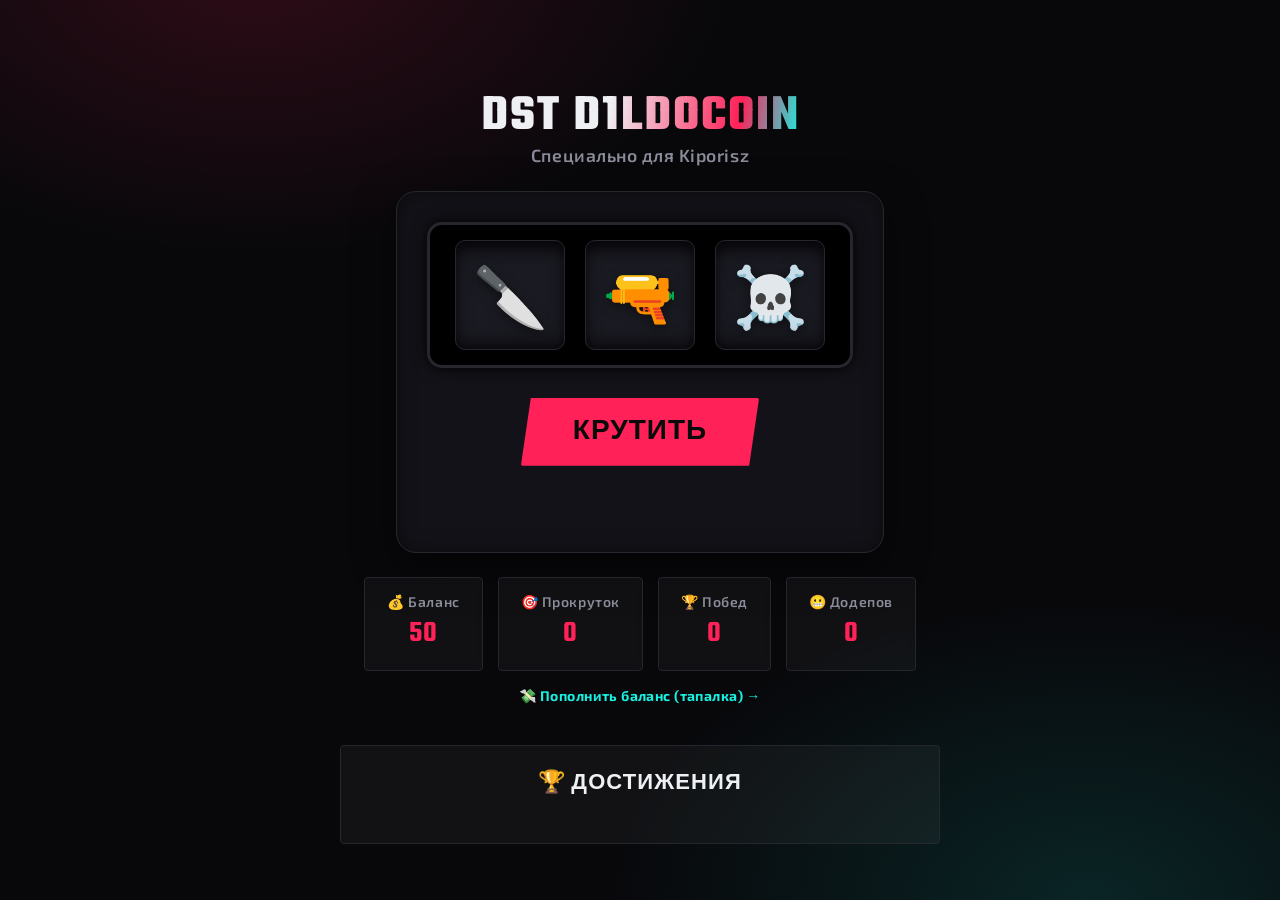
==== commit 818780a0: "index.html" ====
--- a/index.html
+++ b/index.html
@@ -5,87 +5,130 @@
 <meta name="viewport" content="width=device-width, initial-scale=1.0">
 <title>DST CASINO</title>
 
-<link href="https://fonts.googleapis.com/css2?family=Russo+One&family=Ubuntu:wght@400;700&display=swap" rel="stylesheet">
+<link href="https://fonts.googleapis.com/css2?family=Teko:wght@400;500;600;700&family=Exo+2:wght@400;500;600;700&display=swap" rel="stylesheet">
 
 <style>
     :root {
-        --primary: #ffaa00; /* Золотисто-оранжевый цвет */
-        --bg-dark: #121214;
-        --panel-bg: rgba(255, 255, 255, 0.05);
-    }
+        --bg: #08080b;
+        --surface: #121218;
+        --surface-2: #1a1a22;
+        --line: #26262f;
+        --text: #eef0f4;
+        --muted: #8b8c9a;
+        --pink: #ff2158;
+        --cyan: #18f0e0;
+        --gold: #ffb020;
+        --win: #29e07a;
+        --loss: #ff4d5e;
+        --panel-bg: rgba(255,255,255,0.04);
+    }
+
+    *{ box-sizing:border-box; }
 
     body {
         text-align: center;
-    font-family: 'Ubuntu', sans-serif;
-    background: radial-gradient(circle at top, #ffffff 0%, #000000 100%);
-    color: white;
-    margin: 0;
-    min-height: 100vh;
-    display: flex;
-    flex-direction: column;
-    align-items: center;
-    justify-content: center;
-    padding: 20px;    }
+        font-family: 'Exo 2', sans-serif;
+        font-weight: 500;
+        background:
+            radial-gradient(ellipse 800px 500px at 20% -5%, rgba(255,33,88,.16), transparent 60%),
+            radial-gradient(ellipse 800px 500px at 85% 100%, rgba(24,240,224,.12), transparent 60%),
+            var(--bg);
+        color: var(--text);
+        margin: 0;
+        min-height: 100vh;
+        display: flex;
+        flex-direction: column;
+        align-items: center;
+        justify-content: center;
+        padding: 20px;
+        overflow-x: hidden;
+        position: relative;
+    }
 
     h1 {
-        font-family: 'Russo One', sans-serif;
-        font-size: 2.5rem;
-        margin-bottom: 5px;
-        color: #000000;
-        text-shadow: 0 0 15px rgb(0 0 0 / 22%), 0 0 30px rgb(0 0 0);
+        font-family: 'Teko', sans-serif;
+        font-weight: 700;
+        font-size: 3.2rem;
+        margin-bottom: 2px;
+        color: var(--text);
+        background: linear-gradient(100deg, var(--text) 40%, var(--pink) 80%, var(--cyan) 100%);
+        -webkit-background-clip: text; background-clip: text; color: transparent;
         letter-spacing: 2px;
         text-transform: uppercase;
-    }
-    
+        line-height: 1;
+    }
+
     .subtitle {
-        color: #000000;
+        color: var(--muted);
         margin-bottom: 25px;
         font-size: 1.1rem;
-    }
-
-    /* Оформление корпуса рулетки 🪵 */
+        font-weight: 600;
+        letter-spacing: .03em;
+    }
+
+    /* ---------- Корпус автомата ---------- */
     .casino-machine {
-     background: #1e1e249c;
-    padding: 30px;
-    border-radius: 20px;
-    border: 4px solid #333;
-    box-shadow: 0 15px 40px rgb(0 0 0 / 56%), inset 0 0 20px rgb(0 0 0 / 39%);
-    display: flex;
-    flex-direction: column;
-    align-items: center;    }
+        background: var(--surface);
+        padding: 30px;
+        border-radius: 20px;
+        border: 1px solid var(--line);
+        box-shadow: 0 15px 40px rgba(0,0,0,.55), inset 0 0 20px rgba(0,0,0,.4);
+        display: flex;
+        flex-direction: column;
+        align-items: center;
+        position: relative;
+        transition: transform .05s ease;
+    }
+    .casino-machine.shake{ animation: shakeMachine .5s ease; }
+    @keyframes shakeMachine{
+        0%,100%{ transform:translate(0,0); }
+        20%{ transform:translate(-6px,3px); }
+        40%{ transform:translate(6px,-3px); }
+        60%{ transform:translate(-5px,2px); }
+        80%{ transform:translate(5px,-2px); }
+    }
 
     .slot {
-      display: flex;
-    justify-content: center;
-    background: #000;
-    padding: 15px;
-    border-radius: 15px;
-    border: 4px solid #a9a5b1;
-    box-shadow: inset 0 0 20px rgba(0, 0, 0, 1), 0 0 15px rgb(0 0 0 / 95%);
-}
-    /* Барабаны 🪵 */
+        display: flex;
+        justify-content: center;
+        background: #000;
+        padding: 15px;
+        border-radius: 15px;
+        border: 3px solid var(--line);
+        box-shadow: inset 0 0 20px rgba(0,0,0,1), 0 0 15px rgba(0,0,0,.9);
+        transition: box-shadow .2s ease;
+    }
+    .slot.almost-flash{ animation: almostPulse .8s ease; }
+    @keyframes almostPulse{
+        0%{ box-shadow: inset 0 0 20px rgba(0,0,0,1), 0 0 15px rgba(0,0,0,.9); }
+        30%{ box-shadow: inset 0 0 20px rgba(0,0,0,1), 0 0 40px rgba(24,240,224,.9); }
+        100%{ box-shadow: inset 0 0 20px rgba(0,0,0,1), 0 0 15px rgba(0,0,0,.9); }
+    }
+
+    /* ---------- Барабаны ---------- */
     .reel {
         width: 110px;
         height: 110px;
-        background: #f8f9fa; /* Светлый фон для контраста фруктов */
+        background: var(--surface-2);
         margin: 0 10px;
         border-radius: 10px;
         overflow: hidden;
         position: relative;
         box-shadow: inset 0 5px 15px rgba(0,0,0,0.6);
-    }
-
-    /* Эффект закругления барабана сверху и снизу 🪵 */
+        border: 1px solid var(--line);
+    }
+
     .reel::after {
         content: '';
         position: absolute;
         top: 0; left: 0; right: 0; bottom: 0;
-        box-shadow: inset 0 25px 20px -20px rgba(0,0,0,0.6), inset 0 -25px 20px -20px rgba(0,0,0,0.6);
+        box-shadow: inset 0 25px 20px -20px rgba(0,0,0,0.7), inset 0 -25px 20px -20px rgba(0,0,0,0.7);
         pointer-events: none;
     }
 
     .reel-inner {
         position: absolute;
+        left: 0; top: 0;
         width: 100%;
     }
 
@@ -94,91 +137,113 @@
         display: flex;
         align-items: center;
         justify-content: center;
-        font-size: 65px;
-        filter: drop-shadow(0 5px 5px rgba(0,0,0,0.2));
-    }
-
-    /* Кнопка 🪵 */
-    button {
+        font-size: 60px;
+        filter: drop-shadow(0 3px 6px rgba(0,0,0,0.5));
+    }
+
+    /* ---------- Кнопка ---------- */
+    button#spinBtn {
         margin-top: 30px;
-        padding: 15px 50px;
-        font-family: 'Russo One', sans-serif;
-        font-size: 26px;
+        padding: 14px 52px;
+        font-family: 'Teko', sans-serif;
+        font-weight: 700;
+        font-size: 28px;
         cursor: pointer;
-        background: linear-gradient(180deg, #ffca28 0%, #ff8f00 100%);
-        color: #111;
+        background: var(--pink);
+        color: #0a0a0a;
         border: none;
-        border-radius: 35px;
+        border-radius: 2px;
+        clip-path: polygon(10px 0,100% 0,calc(100% - 10px) 100%,0 100%);
         text-transform: uppercase;
-        box-shadow: 0 8px 0 #c56000, 0 15px 20px rgba(0,0,0,0.5);
-        transition: all 0.1s ease;
         letter-spacing: 1px;
-    }
-
-    button:active {
-        transform: translateY(8px);
-        box-shadow: 0 0 0 #c56000, 0 5px 10px rgba(0,0,0,0.5);
-    }
-
-    button:hover {
-        filter: brightness(1.1);
-    }
-
-    /* Результат 🪵 */
+        transition: transform .15s ease, box-shadow .15s ease, opacity .2s ease;
+    }
+    button#spinBtn:hover:not(:disabled){ transform: translateY(-2px); box-shadow: 0 8px 24px rgba(255,33,88,.4); }
+    button#spinBtn:active:not(:disabled){ transform: translateY(0); }
+    button#spinBtn:disabled{ opacity:.5; cursor:not-allowed; }
+
+    /* ---------- Результат ---------- */
     #result {
         margin-top: 20px;
-        font-size: 28px;
-        font-weight: bold;
-        height: 35px; /* Фиксированная высота, чтобы ничего не прыгало */
-        color: #4caf50;
-        text-shadow: 0 0 10px rgba(76, 175, 80, 0.5);
-    }
-
-    /* Статистика 🪵 */
+        font-family: 'Teko', sans-serif;
+        font-size: 30px;
+        font-weight: 600;
+        letter-spacing: .02em;
+        height: 36px;
+        color: var(--cyan);
+        text-transform: uppercase;
+    }
+    #result.jackpot{ color: var(--pink); }
+    #result.knife-jackpot{ color: var(--gold); }
+    #result.almost{ color: var(--cyan); }
+    #result.lose{ color: var(--loss); text-transform:none; font-family:'Exo 2',sans-serif; font-weight:700; font-size:18px; }
+
+    /* ---------- Статистика ---------- */
     .panel {
         display: flex;
         gap: 15px;
-        margin-top: 20px;
+        margin-top: 24px;
         flex-wrap: wrap;
         justify-content: center;
     }
 
     .panel p {
         background: var(--panel-bg);
-        padding: 15px 20px;
-        border-radius: 12px;
+        padding: 15px 22px;
+        border-radius: 4px;
         margin: 0;
-        font-size: 16px;
-        border: 1px solid rgba(255,255,255,0.1);
+        font-size: 14px;
+        font-weight: 600;
+        letter-spacing: .04em;
+        color: var(--muted);
+        border: 1px solid var(--line);
         backdrop-filter: blur(5px);
-        box-shadow: 0 4px 6px rgba(0,0,0,0.2);
     }
 
     .panel span {
-        font-weight: bold;
-        color: var(--primary);
-        font-size: 22px;
+        font-family: 'Teko', sans-serif;
+        font-weight: 600;
+        color: var(--pink);
+        font-size: 30px;
         display: block;
-        margin-top: 5px;
-    }
-
-    /* Достижения кипо 🪵 */
+        margin-top: 2px;
+    }
+
+    .topup-link{
+        display: inline-block;
+        margin-top: 16px;
+        color: var(--cyan);
+        font-size: 14px;
+        font-weight: 700;
+        letter-spacing: .03em;
+        text-decoration: none;
+        border-bottom: 1px solid transparent;
+        transition: border-color .15s ease, color .15s ease;
+    }
+    .topup-link:hover{ border-color: var(--cyan); }
+    .topup-link.urgent{ color: var(--gold); animation: urgentPulse 1.4s ease-in-out infinite; }
+    @keyframes urgentPulse{ 0%,100%{ opacity:1; } 50%{ opacity:.5; } }
+    @media (prefers-reduced-motion: reduce){ .topup-link.urgent{ animation:none; } }
+
+    /* ---------- Достижения ---------- */
     .achievements-container {
         margin-top: 40px;
         width: 100%;
         max-width: 600px;
         background: var(--panel-bg);
-        border-radius: 15px;
-        padding: 20px;
-        border: 1px solid rgba(255,255,255,0.1);
+        border-radius: 4px;
+        padding: 22px;
+        border: 1px solid var(--line);
     }
 
     .achievements-container h3 {
         margin-top: 0;
-        font-family: 'Russo One', sans-serif;
-        color: #fff;
+        font-family: 'Teko', sans-serif;
+        font-weight: 600;
+        font-size: 22px;
+        color: var(--text);
         text-transform: uppercase;
-        letter-spacing: 1px;
+        letter-spacing: .05em;
     }
 
     #achievements {
@@ -190,14 +255,17 @@
     }
 
     .achievement-badge {
-        background: linear-gradient(135deg, #43a047, #2e7d32);
-        padding: 10px 15px;
+        background: linear-gradient(135deg, rgba(255,33,88,.18), rgba(24,240,224,.14));
+        border: 1px solid var(--line);
+        padding: 9px 15px;
         border-radius: 20px;
-        font-size: 14px;
-        font-weight: bold;
-        box-shadow: 0 4px 10px rgba(0,0,0,0.3);
-        border: 1px solid #66bb6a;
-        /* Анимация появления */
+        font-size: 13px;
+        font-weight: 700;
+        color: var(--text);
+        max-width: 260px;
+        text-align: left;
+        line-height: 1.3;
+        word-break: break-word;
         animation: popIn 0.4s cubic-bezier(0.175, 0.885, 0.32, 1.275) forwards;
     }
 
@@ -205,51 +273,114 @@
         0% { transform: scale(0); opacity: 0; }
         100% { transform: scale(1); opacity: 1; }
     }
+
+    /* ---------- Эффекты побед ---------- */
+    .flash-overlay{
+        position: fixed; inset: 0; pointer-events: none; z-index: 50;
+        opacity: 0; transition: opacity .12s ease;
+    }
+    .flash-overlay.active{ opacity: 1; transition: opacity .05s ease; }
+    .flash-overlay.jackpot{ background: radial-gradient(circle at 50% 45%, rgba(255,33,88,.35), transparent 60%); }
+    .flash-overlay.knife{ background: radial-gradient(circle at 50% 45%, rgba(255,176,32,.5), transparent 65%); }
+
+    .confetti-piece{
+        position: fixed; top: -20px; z-index: 60; pointer-events: none;
+        width: 8px; height: 14px; border-radius: 2px;
+        animation: confettiFall linear forwards;
+    }
+    @keyframes confettiFall{
+        0%{ transform: translateY(0) rotate(0deg); opacity: 1; }
+        100%{ transform: translateY(100vh) rotate(540deg); opacity: 0; }
+    }
+
+    @media (prefers-reduced-motion: reduce){
+        .casino-machine.shake, .slot.almost-flash, .achievement-badge{ animation: none; }
+        .confetti-piece{ display: none; }
+    }
 </style>
 </head>
 
 <body>
 
-<h1> DST D1LDOCOIN </h1>
+<h1>DST D1LDOCOIN</h1>
 <div class="subtitle">Специально для Kiporisz</div>
 
-<div class="casino-machine">
-    <div class="slot">
+<div class="casino-machine" id="machine">
+    <div class="slot" id="slot">
         <div class="reel"><div class="reel-inner" id="r1"></div></div>
         <div class="reel"><div class="reel-inner" id="r2"></div></div>
         <div class="reel"><div class="reel-inner" id="r3"></div></div>
     </div>
 
-    <button onclick="spin()">Крутить</button>
+    <button id="spinBtn" onclick="spin()">Крутить</button>
     <div id="result"></div>
 </div>
 
 <div class="panel">
+    <p>💰 Баланс <span id="balance">0</span></p>
     <p>🎯 Прокруток <span id="spins">0</span></p>
     <p>🏆 Побед <span id="wins">0</span></p>
     <p>😬 Додепов <span id="almost">0</span></p>
 </div>
 
+<a href="tap.html" id="topupLink" class="topup-link">💸 Пополнить баланс (тапалка) →</a>
+
 <div class="achievements-container">
     <h3>🏆 Достижения</h3>
     <div id="achievements"></div>
 </div>
 
+<div class="flash-overlay" id="flashOverlay"></div>
+
 <audio id="spinSound" src="spin.mp3"></audio>
 <audio id="winSound" src="win.mp3"></audio>
 <audio id="loseSound" src="lose.mp3"></audio>
 <audio id="almostSound" src="almost.mp3"></audio>
 
 <script>
-// Вся твоя логика- ты отдашся натурой🪵!  
-const fruits = ["🍎","🍌","🍇","🍒","🍊"];
-const reels = ["r1","r2","r3"];
+// ---------- Символы (CS2-тематика, нож — редкий) ----------
+const symbolPool = [
+    { emoji: "🔫", weight: 28 },
+    { emoji: "🎯", weight: 28 },
+    { emoji: "💣", weight: 22 },
+    { emoji: "☠️", weight: 17 },
+    { emoji: "🔪", weight: 5 }
+];
+const RARE_SYMBOL = "🔪";
+const allSymbols = symbolPool.map(s => s.emoji);
+const reels = ["r1", "r2", "r3"];
+const SYMBOL_HEIGHT = 110;
+const STRIP_LENGTH = 24;
+const SPIN_COST = 10;
+const BALANCE_KEY = "dstCasinoBalance";
+const START_BALANCE = 50;
+
+let spinning = false;
+
+function loadBalance() {
+    try {
+        const saved = localStorage.getItem(BALANCE_KEY);
+        if (saved === null) {
+            localStorage.setItem(BALANCE_KEY, START_BALANCE);
+            return START_BALANCE;
+        }
+        return parseInt(saved, 10) || 0;
+    } catch (e) {
+        return START_BALANCE;
+    }
+}
+
+function saveBalance(value) {
+    try { localStorage.setItem(BALANCE_KEY, value); } catch (e) {}
+}
+
+let balance = loadBalance();
 
 let stats = {
     spins: 0,
     wins: 0,
     almost: 0,
-    fruitsSeen: new Set(),
+    symbolsSeen: new Set(),
     achievements: new Set()
 };
 
@@ -257,6 +388,13 @@
 const winSound = document.getElementById("winSound");
 const loseSound = document.getElementById("loseSound");
 const almostSound = document.getElementById("almostSound");
+const machine = document.getElementById("machine");
+const slotEl = document.getElementById("slot");
+const resultEl = document.getElementById("result");
+const spinBtn = document.getElementById("spinBtn");
+const flashOverlay = document.getElementById("flashOverlay");
+const balanceEl = document.getElementById("balance");
+const topupLink = document.getElementById("topupLink");
 
 function stopAllSounds() {
     [spinSound, winSound, loseSound, almostSound].forEach(s => {
@@ -265,87 +403,148 @@
     });
 }
 
-function createReelContent(id) {
-    const reel = document.getElementById(id);
-    reel.innerHTML = "";
-
-    for (let i = 0; i < 20; i++) {
-        const div = document.createElement("div");
-        div.className = "symbol";
-        div.textContent = fruits[Math.floor(Math.random() * fruits.length)];
-        reel.appendChild(div);
-    }
-}
-
-// Заполняем начальными фруктами до первого клика 🪵
+function weightedRandomSymbol() {
+    const total = symbolPool.reduce((sum, s) => sum + s.weight, 0);
+    let r = Math.random() * total;
+    for (const s of symbolPool) {
+        if (r < s.weight) return s.emoji;
+        r -= s.weight;
+    }
+    return symbolPool[0].emoji;
+}
+
+// Начальное заполнение барабанов до первого клика
 reels.forEach(id => {
     const reel = document.getElementById(id);
-    reel.innerHTML = `<div class="symbol">${fruits[Math.floor(Math.random() * fruits.length)]}</div>`;
+    reel.innerHTML = `<div class="symbol">${weightedRandomSymbol()}</div>`;
 });
 
+updateBalanceUI();
+
+function buildAndAnimateReel(id, finalSymbol, index) {
+    const reelInner = document.getElementById(id);
+
+    const strip = [];
+    for (let i = 0; i < STRIP_LENGTH - 1; i++) strip.push(weightedRandomSymbol());
+    strip.push(finalSymbol);
+
+    reelInner.style.transition = "none";
+    reelInner.style.transform = "translateY(0)";
+    reelInner.innerHTML = strip.map(s => `<div class="symbol">${s}</div>`).join("");
+
+    // форсируем reflow, чтобы transition применился к новой прокрутке
+    void reelInner.offsetHeight;
+
+    const duration = 1200 + index * 450;
+    const finalOffset = (STRIP_LENGTH - 1) * SYMBOL_HEIGHT;
+
+    requestAnimationFrame(() => {
+        reelInner.style.transition = `transform ${duration}ms cubic-bezier(0.12,0.85,0.28,1)`;
+        reelInner.style.transform = `translateY(-${finalOffset}px)`;
+    });
+
+    return duration;
+}
+
 function spin() {
-    document.getElementById("result").textContent = "";
+    if (spinning) return;
+    if (balance < SPIN_COST) {
+        resultEl.textContent = "😬 Недостаточно D1LDOCOIN — иди тапай";
+        resultEl.className = "lose";
+        return;
+    }
+
+    spinning = true;
+    spinBtn.disabled = true;
+
+    balance -= SPIN_COST;
+    saveBalance(balance);
+    updateBalanceUI();
+
+    resultEl.textContent = "";
+    resultEl.className = "";
 
     stopAllSounds();
-    if(spinSound.readyState >= 2) spinSound.play().catch(e => console.log("Audio play prevented"));
+    if (spinSound.readyState >= 2) spinSound.play().catch(() => {});
 
     stats.spins++;
     updateStats();
 
+    const finals = [weightedRandomSymbol(), weightedRandomSymbol(), weightedRandomSymbol()];
+    let maxDuration = 0;
     reels.forEach((id, index) => {
-        createReelContent(id);
-
-        const reel = document.getElementById(id);
-        let position = 0;
-        let speed = 20 + index * 5;
-        let duration = 1000 + index * 500;
-
-        const interval = setInterval(() => {
-            position += speed;
-            reel.style.top = -position + "px";
-        }, 16);
-
-        setTimeout(() => {
-            clearInterval(interval);
-
-            const finalFruit = fruits[Math.floor(Math.random() * fruits.length)];
-            reel.innerHTML = `<div class="symbol">${finalFruit}</div>`;
-            reel.style.top = "0px";
-
-            if (index === 2) {
-                setTimeout(checkResult, 200);
-            }
-
-        }, duration);
+        const d = buildAndAnimateReel(id, finals[index], index);
+        if (d > maxDuration) maxDuration = d;
     });
-}
-
-function checkResult() {
-    const r1 = document.getElementById("r1").textContent;
-    const r2 = document.getElementById("r2").textContent;
-    const r3 = document.getElementById("r3").textContent;
-
+
+    setTimeout(() => {
+        checkResult(finals);
+        spinning = false;
+        spinBtn.disabled = balance < SPIN_COST;
+    }, maxDuration + 150);
+}
+
+function updateBalanceUI() {
+    balanceEl.textContent = balance;
+    const low = balance < SPIN_COST;
+    topupLink.classList.toggle("urgent", low);
+    spinBtn.disabled = spinning ? true : low;
+}
+
+function flashScreen(kind) {
+    flashOverlay.className = "flash-overlay " + kind + " active";
+    setTimeout(() => { flashOverlay.className = "flash-overlay " + kind; }, 160);
+}
+
+function launchConfetti(count, colors) {
+    for (let i = 0; i < count; i++) {
+        const piece = document.createElement("div");
+        piece.className = "confetti-piece";
+        piece.style.left = Math.random() * 100 + "vw";
+        piece.style.background = colors[Math.floor(Math.random() * colors.length)];
+        piece.style.animationDuration = (1.6 + Math.random() * 1.2) + "s";
+        piece.style.transform = `rotate(${Math.random() * 360}deg)`;
+        document.body.appendChild(piece);
+        setTimeout(() => piece.remove(), 3000);
+    }
+}
+
+function checkResult(finals) {
+    const [r1, r2, r3] = finals;
     spinSound.pause();
 
-    // 📊 записываем фрукты 🪵
-    [r1, r2, r3].forEach(f => stats.fruitsSeen.add(f));
-
-    const result = document.getElementById("result");
+    finals.forEach(f => stats.symbolsSeen.add(f));
 
     if (r1 === r2 && r2 === r3) {
         stats.wins++;
-        result.textContent = "🎉 ДЖЕКПОТ! 🎉";
-        result.style.color = "#ffca28";
-        if(winSound.readyState >= 2) winSound.play();
+        const isRare = r1 === RARE_SYMBOL;
+
+        if (isRare) {
+            resultEl.textContent = "🔪 РЕДКИЙ ДЖЕКПОТ! 🔪";
+            resultEl.className = "knife-jackpot";
+            flashScreen("knife");
+            machine.classList.add("shake");
+            setTimeout(() => machine.classList.remove("shake"), 500);
+            launchConfetti(70, ["var(--gold)", "var(--pink)", "var(--cyan)", "#ffe27a"]);
+            if (winSound.readyState >= 2) winSound.play();
+        } else {
+            resultEl.textContent = "🎉 ДЖЕКПОТ! 🎉";
+            resultEl.className = "jackpot";
+            flashScreen("jackpot");
+            launchConfetti(40, ["var(--pink)", "var(--cyan)"]);
+            if (winSound.readyState >= 2) winSound.play();
+        }
     } else if (r1 === r2 || r2 === r3 || r1 === r3) {
         stats.almost++;
-        result.textContent = "👍 Блять!";
-        result.style.color = "#4fc3f7";
-        if(almostSound.readyState >= 2) almostSound.play();
+        resultEl.textContent = "👍 Блять!";
+        resultEl.className = "almost";
+        slotEl.classList.add("almost-flash");
+        setTimeout(() => slotEl.classList.remove("almost-flash"), 800);
+        if (almostSound.readyState >= 2) almostSound.play();
     } else {
-        result.textContent = "😢 Требуется додеп";
-        result.style.color = "#e57373";
-        if(loseSound.readyState >= 2) loseSound.play();
+        resultEl.textContent = "😢 Требуется додеп";
+        resultEl.className = "lose";
+        if (loseSound.readyState >= 2) loseSound.play();
     }
 
     updateStats();
@@ -361,9 +560,8 @@
 function unlock(name) {
     if (!stats.achievements.has(name)) {
         stats.achievements.add(name);
-
         const div = document.createElement("div");
-        div.className = "achievement-badge"; // Присваиваем класс для стилей
+        div.className = "achievement-badge";
         div.textContent = "🏆 " + name;
         document.getElementById("achievements").appendChild(div);
     }
@@ -375,12 +573,14 @@
     if (stats.wins >= 1) unlock("еееесть блять (1 победа)");
     if (stats.wins >= 5) unlock("Везунчик!");
     if (stats.almost >= 5) unlock("Почти-ДОДЕП...");
-    if (stats.fruitsSeen.size === fruits.length) unlock("Коллекционер фруктов 🍓");
+    if (stats.symbolsSeen.size === allSymbols.length) unlock("Коллекционер арсенала 🔫");
     if (stats.almost >= 1000) unlock("Король додэпа (больше 1000 додепов)");
     if (stats.wins >= 67) unlock("ъэ 67 хэхъэ  (победа побед👀)");
     if (stats.spins >= 1) unlock("Начало лудоприключения");
     if (stats.spins >= 10000) unlock("Квартира админа в центре москвы♿ (10000 прокруток)");
-    if (stats.spins >= 1) unlock("Ебать ты пень🪵 (случайности не случайны)")
+    if (stats.spins >= 1) unlock("Ебать ты пень🪵 (случайности не случайны)");
 }
 </script>
-🪵
+
+</body>
+</html>
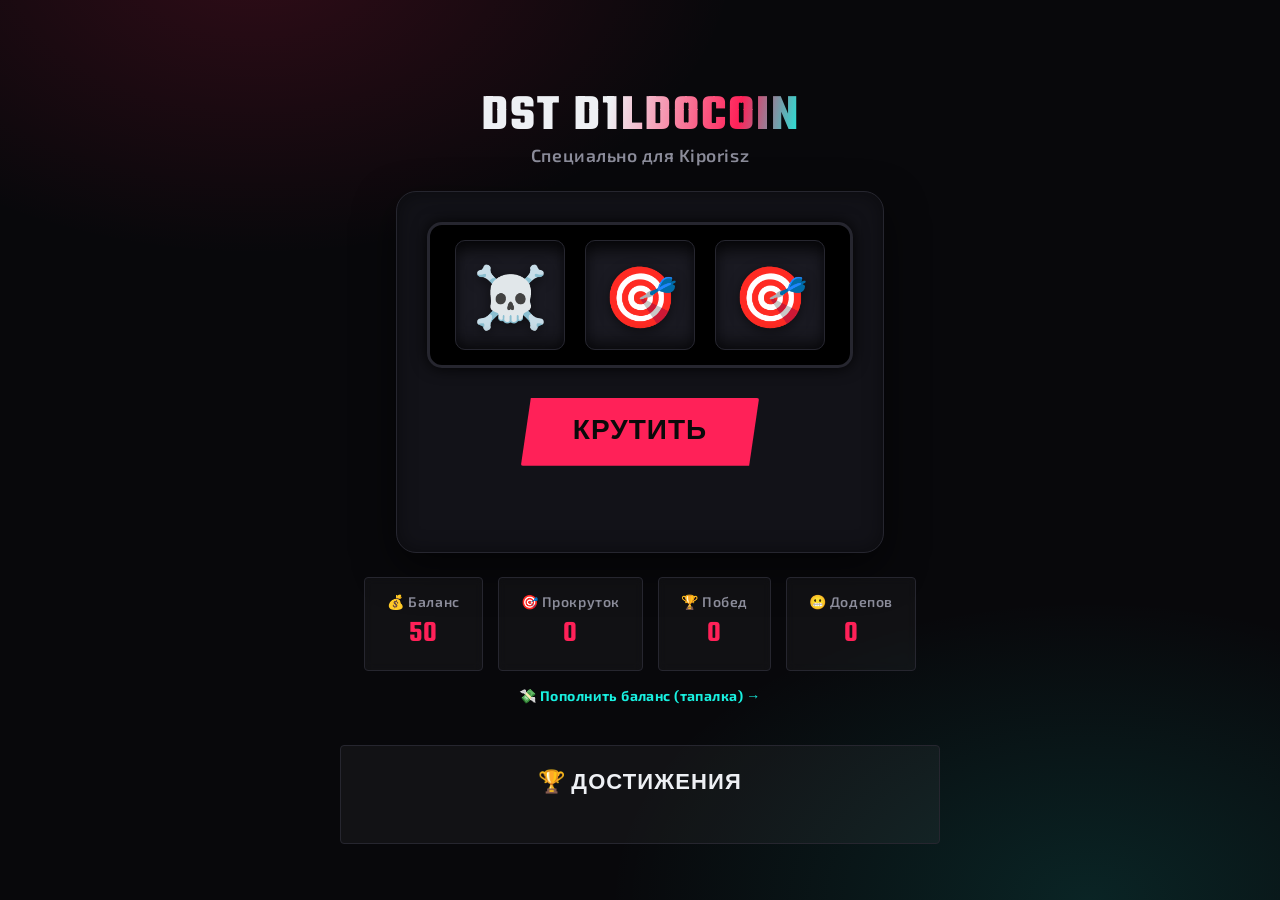
==== commit 8390e46a: "Update index.html" ====
--- a/index.html
+++ b/index.html
@@ -509,6 +509,43 @@
     }
 }
 
+function changeBalance(delta, label) {
+    balance += delta;
+    if (balance < 0) balance = 0;
+    saveBalance(balance);
+    updateBalanceUI();
+
+    // Показываем всплывающий текст +50 / -5 / +1000
+    const sign = delta > 0 ? "+" : "";
+    const popup = document.createElement("div");
+    popup.textContent = sign + delta + " D1LDOCOIN";
+    popup.style.cssText = `
+        position:fixed; left:50%; top:38%;
+        transform:translateX(-50%);
+        font-family:'Teko',sans-serif; font-size:32px; font-weight:700;
+        color:${delta > 0 ? "var(--cyan)" : "var(--loss)"};
+        pointer-events:none; z-index:100;
+        animation:balancePopup 1.4s ease-out forwards;
+        white-space:nowrap;
+    `;
+    document.body.appendChild(popup);
+    setTimeout(() => popup.remove(), 1400);
+}
+
+// Добавляем keyframes для popup если ещё нет
+(function(){
+    if(document.getElementById('balancePopupStyle')) return;
+    const s = document.createElement('style');
+    s.id = 'balancePopupStyle';
+    s.textContent = `@keyframes balancePopup{
+        0%{opacity:0;transform:translateX(-50%) translateY(0) scale(.8);}
+        15%{opacity:1;transform:translateX(-50%) translateY(-10px) scale(1.1);}
+        70%{opacity:1;transform:translateX(-50%) translateY(-30px) scale(1);}
+        100%{opacity:0;transform:translateX(-50%) translateY(-60px) scale(.9);}
+    }`;
+    document.head.appendChild(s);
+})();
+
 function checkResult(finals) {
     const [r1, r2, r3] = finals;
     spinSound.pause();
@@ -520,7 +557,8 @@
         const isRare = r1 === RARE_SYMBOL;
 
         if (isRare) {
-            resultEl.textContent = "🔪 РЕДКИЙ ДЖЕКПОТ! 🔪";
+            changeBalance(1000, "РЕДКИЙ ДЖЕКПОТ");
+            resultEl.textContent = "🔪 РЕДКИЙ ДЖЕКПОТ! +1000 🪙";
             resultEl.className = "knife-jackpot";
             flashScreen("knife");
             machine.classList.add("shake");
@@ -528,7 +566,8 @@
             launchConfetti(70, ["var(--gold)", "var(--pink)", "var(--cyan)", "#ffe27a"]);
             if (winSound.readyState >= 2) winSound.play();
         } else {
-            resultEl.textContent = "🎉 ДЖЕКПОТ! 🎉";
+            changeBalance(50, "ДЖЕКПОТ");
+            resultEl.textContent = "🎉 ДЖЕКПОТ! +50 🪙";
             resultEl.className = "jackpot";
             flashScreen("jackpot");
             launchConfetti(40, ["var(--pink)", "var(--cyan)"]);
@@ -542,7 +581,8 @@
         setTimeout(() => slotEl.classList.remove("almost-flash"), 800);
         if (almostSound.readyState >= 2) almostSound.play();
     } else {
-        resultEl.textContent = "😢 Требуется додеп";
+        changeBalance(-5, "ДОДЕП");
+        resultEl.textContent = "😢 Требуется додеп  -5 🪙";
         resultEl.className = "lose";
         if (loseSound.readyState >= 2) loseSound.play();
     }
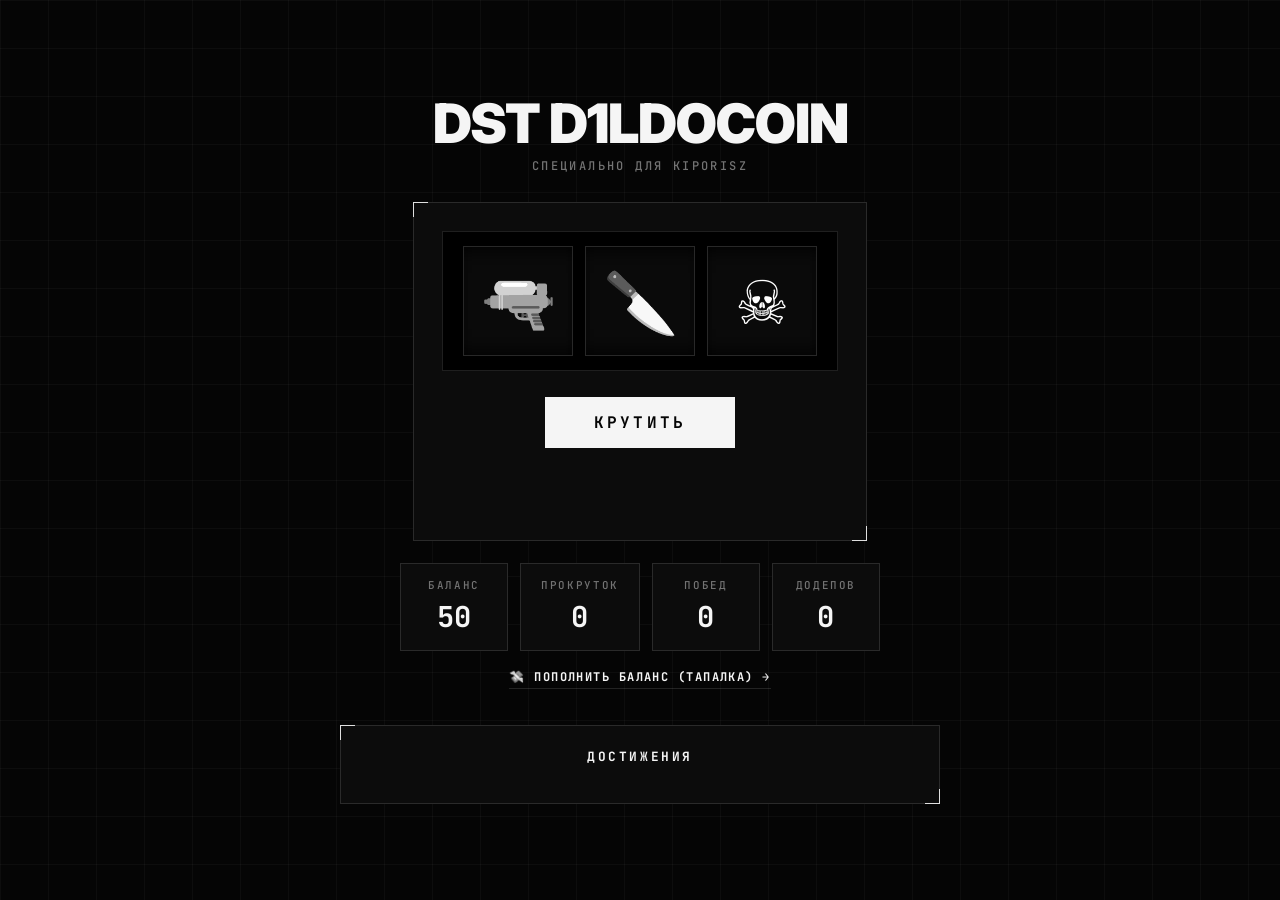
==== commit d8d15d41: "Add files via upload" ====
--- a/index.html
+++ b/index.html
@@ -1,626 +1,332 @@
-<!DOCTYPE html>
-<html lang="ru">
-<head>
-<meta charset="UTF-8">
-<meta name="viewport" content="width=device-width, initial-scale=1.0">
-<title>DST CASINO</title>
-
-<link href="https://fonts.googleapis.com/css2?family=Teko:wght@400;500;600;700&family=Exo+2:wght@400;500;600;700&display=swap" rel="stylesheet">
-
-<style>
-    :root {
-        --bg: #08080b;
-        --surface: #121218;
-        --surface-2: #1a1a22;
-        --line: #26262f;
-        --text: #eef0f4;
-        --muted: #8b8c9a;
-        --pink: #ff2158;
-        --cyan: #18f0e0;
-        --gold: #ffb020;
-        --win: #29e07a;
-        --loss: #ff4d5e;
-        --panel-bg: rgba(255,255,255,0.04);
-    }
-
-    *{ box-sizing:border-box; }
-
-    body {
-        text-align: center;
-        font-family: 'Exo 2', sans-serif;
-        font-weight: 500;
-        background:
-            radial-gradient(ellipse 800px 500px at 20% -5%, rgba(255,33,88,.16), transparent 60%),
-            radial-gradient(ellipse 800px 500px at 85% 100%, rgba(24,240,224,.12), transparent 60%),
-            var(--bg);
-        color: var(--text);
-        margin: 0;
-        min-height: 100vh;
-        display: flex;
-        flex-direction: column;
-        align-items: center;
-        justify-content: center;
-        padding: 20px;
-        overflow-x: hidden;
-        position: relative;
-    }
-
-    h1 {
-        font-family: 'Teko', sans-serif;
-        font-weight: 700;
-        font-size: 3.2rem;
-        margin-bottom: 2px;
-        color: var(--text);
-        background: linear-gradient(100deg, var(--text) 40%, var(--pink) 80%, var(--cyan) 100%);
-        -webkit-background-clip: text; background-clip: text; color: transparent;
-        letter-spacing: 2px;
-        text-transform: uppercase;
-        line-height: 1;
-    }
-
-    .subtitle {
-        color: var(--muted);
-        margin-bottom: 25px;
-        font-size: 1.1rem;
-        font-weight: 600;
-        letter-spacing: .03em;
-    }
-
-    /* ---------- Корпус автомата ---------- */
-    .casino-machine {
-        background: var(--surface);
-        padding: 30px;
-        border-radius: 20px;
-        border: 1px solid var(--line);
-        box-shadow: 0 15px 40px rgba(0,0,0,.55), inset 0 0 20px rgba(0,0,0,.4);
-        display: flex;
-        flex-direction: column;
-        align-items: center;
-        position: relative;
-        transition: transform .05s ease;
-    }
-    .casino-machine.shake{ animation: shakeMachine .5s ease; }
-    @keyframes shakeMachine{
-        0%,100%{ transform:translate(0,0); }
-        20%{ transform:translate(-6px,3px); }
-        40%{ transform:translate(6px,-3px); }
-        60%{ transform:translate(-5px,2px); }
-        80%{ transform:translate(5px,-2px); }
-    }
-
-    .slot {
-        display: flex;
-        justify-content: center;
-        background: #000;
-        padding: 15px;
-        border-radius: 15px;
-        border: 3px solid var(--line);
-        box-shadow: inset 0 0 20px rgba(0,0,0,1), 0 0 15px rgba(0,0,0,.9);
-        transition: box-shadow .2s ease;
-    }
-    .slot.almost-flash{ animation: almostPulse .8s ease; }
-    @keyframes almostPulse{
-        0%{ box-shadow: inset 0 0 20px rgba(0,0,0,1), 0 0 15px rgba(0,0,0,.9); }
-        30%{ box-shadow: inset 0 0 20px rgba(0,0,0,1), 0 0 40px rgba(24,240,224,.9); }
-        100%{ box-shadow: inset 0 0 20px rgba(0,0,0,1), 0 0 15px rgba(0,0,0,.9); }
-    }
-
-    /* ---------- Барабаны ---------- */
-    .reel {
-        width: 110px;
-        height: 110px;
-        background: var(--surface-2);
-        margin: 0 10px;
-        border-radius: 10px;
-        overflow: hidden;
-        position: relative;
-        box-shadow: inset 0 5px 15px rgba(0,0,0,0.6);
-        border: 1px solid var(--line);
-    }
-
-    .reel::after {
-        content: '';
-        position: absolute;
-        top: 0; left: 0; right: 0; bottom: 0;
-        box-shadow: inset 0 25px 20px -20px rgba(0,0,0,0.7), inset 0 -25px 20px -20px rgba(0,0,0,0.7);
-        pointer-events: none;
-    }
-
-    .reel-inner {
-        position: absolute;
-        left: 0; top: 0;
-        width: 100%;
-    }
-
-    .symbol {
-        height: 110px;
-        display: flex;
-        align-items: center;
-        justify-content: center;
-        font-size: 60px;
-        filter: drop-shadow(0 3px 6px rgba(0,0,0,0.5));
-    }
-
-    /* ---------- Кнопка ---------- */
-    button#spinBtn {
-        margin-top: 30px;
-        padding: 14px 52px;
-        font-family: 'Teko', sans-serif;
-        font-weight: 700;
-        font-size: 28px;
-        cursor: pointer;
-        background: var(--pink);
-        color: #0a0a0a;
-        border: none;
-        border-radius: 2px;
-        clip-path: polygon(10px 0,100% 0,calc(100% - 10px) 100%,0 100%);
-        text-transform: uppercase;
-        letter-spacing: 1px;
-        transition: transform .15s ease, box-shadow .15s ease, opacity .2s ease;
-    }
-    button#spinBtn:hover:not(:disabled){ transform: translateY(-2px); box-shadow: 0 8px 24px rgba(255,33,88,.4); }
-    button#spinBtn:active:not(:disabled){ transform: translateY(0); }
-    button#spinBtn:disabled{ opacity:.5; cursor:not-allowed; }
-
-    /* ---------- Результат ---------- */
-    #result {
-        margin-top: 20px;
-        font-family: 'Teko', sans-serif;
-        font-size: 30px;
-        font-weight: 600;
-        letter-spacing: .02em;
-        height: 36px;
-        color: var(--cyan);
-        text-transform: uppercase;
-    }
-    #result.jackpot{ color: var(--pink); }
-    #result.knife-jackpot{ color: var(--gold); }
-    #result.almost{ color: var(--cyan); }
-    #result.lose{ color: var(--loss); text-transform:none; font-family:'Exo 2',sans-serif; font-weight:700; font-size:18px; }
-
-    /* ---------- Статистика ---------- */
-    .panel {
-        display: flex;
-        gap: 15px;
-        margin-top: 24px;
-        flex-wrap: wrap;
-        justify-content: center;
-    }
-
-    .panel p {
-        background: var(--panel-bg);
-        padding: 15px 22px;
-        border-radius: 4px;
-        margin: 0;
-        font-size: 14px;
-        font-weight: 600;
-        letter-spacing: .04em;
-        color: var(--muted);
-        border: 1px solid var(--line);
-        backdrop-filter: blur(5px);
-    }
-
-    .panel span {
-        font-family: 'Teko', sans-serif;
-        font-weight: 600;
-        color: var(--pink);
-        font-size: 30px;
-        display: block;
-        margin-top: 2px;
-    }
-
-    .topup-link{
-        display: inline-block;
-        margin-top: 16px;
-        color: var(--cyan);
-        font-size: 14px;
-        font-weight: 700;
-        letter-spacing: .03em;
-        text-decoration: none;
-        border-bottom: 1px solid transparent;
-        transition: border-color .15s ease, color .15s ease;
-    }
-    .topup-link:hover{ border-color: var(--cyan); }
-    .topup-link.urgent{ color: var(--gold); animation: urgentPulse 1.4s ease-in-out infinite; }
-    @keyframes urgentPulse{ 0%,100%{ opacity:1; } 50%{ opacity:.5; } }
-    @media (prefers-reduced-motion: reduce){ .topup-link.urgent{ animation:none; } }
-
-    /* ---------- Достижения ---------- */
-    .achievements-container {
-        margin-top: 40px;
-        width: 100%;
-        max-width: 600px;
-        background: var(--panel-bg);
-        border-radius: 4px;
-        padding: 22px;
-        border: 1px solid var(--line);
-    }
-
-    .achievements-container h3 {
-        margin-top: 0;
-        font-family: 'Teko', sans-serif;
-        font-weight: 600;
-        font-size: 22px;
-        color: var(--text);
-        text-transform: uppercase;
-        letter-spacing: .05em;
-    }
-
-    #achievements {
-        display: flex;
-        flex-wrap: wrap;
-        gap: 10px;
-        justify-content: center;
-        margin-top: 15px;
-    }
-
-    .achievement-badge {
-        background: linear-gradient(135deg, rgba(255,33,88,.18), rgba(24,240,224,.14));
-        border: 1px solid var(--line);
-        padding: 9px 15px;
-        border-radius: 20px;
-        font-size: 13px;
-        font-weight: 700;
-        color: var(--text);
-        max-width: 260px;
-        text-align: left;
-        line-height: 1.3;
-        word-break: break-word;
-        animation: popIn 0.4s cubic-bezier(0.175, 0.885, 0.32, 1.275) forwards;
-    }
-
-    @keyframes popIn {
-        0% { transform: scale(0); opacity: 0; }
-        100% { transform: scale(1); opacity: 1; }
-    }
-
-    /* ---------- Эффекты побед ---------- */
-    .flash-overlay{
-        position: fixed; inset: 0; pointer-events: none; z-index: 50;
-        opacity: 0; transition: opacity .12s ease;
-    }
-    .flash-overlay.active{ opacity: 1; transition: opacity .05s ease; }
-    .flash-overlay.jackpot{ background: radial-gradient(circle at 50% 45%, rgba(255,33,88,.35), transparent 60%); }
-    .flash-overlay.knife{ background: radial-gradient(circle at 50% 45%, rgba(255,176,32,.5), transparent 65%); }
-
-    .confetti-piece{
-        position: fixed; top: -20px; z-index: 60; pointer-events: none;
-        width: 8px; height: 14px; border-radius: 2px;
-        animation: confettiFall linear forwards;
-    }
-    @keyframes confettiFall{
-        0%{ transform: translateY(0) rotate(0deg); opacity: 1; }
-        100%{ transform: translateY(100vh) rotate(540deg); opacity: 0; }
-    }
-
-    @media (prefers-reduced-motion: reduce){
-        .casino-machine.shake, .slot.almost-flash, .achievement-badge{ animation: none; }
-        .confetti-piece{ display: none; }
-    }
-</style>
-</head>
-
-<body>
-
-<h1>DST D1LDOCOIN</h1>
-<div class="subtitle">Специально для Kiporisz</div>
-
-<div class="casino-machine" id="machine">
-    <div class="slot" id="slot">
-        <div class="reel"><div class="reel-inner" id="r1"></div></div>
-        <div class="reel"><div class="reel-inner" id="r2"></div></div>
-        <div class="reel"><div class="reel-inner" id="r3"></div></div>
-    </div>
-
-    <button id="spinBtn" onclick="spin()">Крутить</button>
-    <div id="result"></div>
-</div>
-
-<div class="panel">
-    <p>💰 Баланс <span id="balance">0</span></p>
-    <p>🎯 Прокруток <span id="spins">0</span></p>
-    <p>🏆 Побед <span id="wins">0</span></p>
-    <p>😬 Додепов <span id="almost">0</span></p>
-</div>
-
-<a href="tap.html" id="topupLink" class="topup-link">💸 Пополнить баланс (тапалка) →</a>
-
-<div class="achievements-container">
-    <h3>🏆 Достижения</h3>
-    <div id="achievements"></div>
-</div>
-
-<div class="flash-overlay" id="flashOverlay"></div>
-
-<audio id="spinSound" src="spin.mp3"></audio>
-<audio id="winSound" src="win.mp3"></audio>
-<audio id="loseSound" src="lose.mp3"></audio>
-<audio id="almostSound" src="almost.mp3"></audio>
-
-<script>
-// ---------- Символы (CS2-тематика, нож — редкий) ----------
-const symbolPool = [
-    { emoji: "🔫", weight: 28 },
-    { emoji: "🎯", weight: 28 },
-    { emoji: "💣", weight: 22 },
-    { emoji: "☠️", weight: 17 },
-    { emoji: "🔪", weight: 5 }
-];
-const RARE_SYMBOL = "🔪";
-const allSymbols = symbolPool.map(s => s.emoji);
-const reels = ["r1", "r2", "r3"];
-const SYMBOL_HEIGHT = 110;
-const STRIP_LENGTH = 24;
-const SPIN_COST = 10;
-const BALANCE_KEY = "dstCasinoBalance";
-const START_BALANCE = 50;
-
-let spinning = false;
-
-function loadBalance() {
-    try {
-        const saved = localStorage.getItem(BALANCE_KEY);
-        if (saved === null) {
-            localStorage.setItem(BALANCE_KEY, START_BALANCE);
-            return START_BALANCE;
-        }
-        return parseInt(saved, 10) || 0;
-    } catch (e) {
-        return START_BALANCE;
-    }
-}
-
-function saveBalance(value) {
-    try { localStorage.setItem(BALANCE_KEY, value); } catch (e) {}
-}
-
-let balance = loadBalance();
-
-let stats = {
-    spins: 0,
-    wins: 0,
-    almost: 0,
-    symbolsSeen: new Set(),
-    achievements: new Set()
-};
-
-const spinSound = document.getElementById("spinSound");
-const winSound = document.getElementById("winSound");
-const loseSound = document.getElementById("loseSound");
-const almostSound = document.getElementById("almostSound");
-const machine = document.getElementById("machine");
-const slotEl = document.getElementById("slot");
-const resultEl = document.getElementById("result");
-const spinBtn = document.getElementById("spinBtn");
-const flashOverlay = document.getElementById("flashOverlay");
-const balanceEl = document.getElementById("balance");
-const topupLink = document.getElementById("topupLink");
-
-function stopAllSounds() {
-    [spinSound, winSound, loseSound, almostSound].forEach(s => {
-        s.pause();
-        s.currentTime = 0;
-    });
-}
-
-function weightedRandomSymbol() {
-    const total = symbolPool.reduce((sum, s) => sum + s.weight, 0);
-    let r = Math.random() * total;
-    for (const s of symbolPool) {
-        if (r < s.weight) return s.emoji;
-        r -= s.weight;
-    }
-    return symbolPool[0].emoji;
-}
-
-// Начальное заполнение барабанов до первого клика
-reels.forEach(id => {
-    const reel = document.getElementById(id);
-    reel.innerHTML = `<div class="symbol">${weightedRandomSymbol()}</div>`;
-});
-
-updateBalanceUI();
-
-function buildAndAnimateReel(id, finalSymbol, index) {
-    const reelInner = document.getElementById(id);
-
-    const strip = [];
-    for (let i = 0; i < STRIP_LENGTH - 1; i++) strip.push(weightedRandomSymbol());
-    strip.push(finalSymbol);
-
-    reelInner.style.transition = "none";
-    reelInner.style.transform = "translateY(0)";
-    reelInner.innerHTML = strip.map(s => `<div class="symbol">${s}</div>`).join("");
-
-    // форсируем reflow, чтобы transition применился к новой прокрутке
-    void reelInner.offsetHeight;
-
-    const duration = 1200 + index * 450;
-    const finalOffset = (STRIP_LENGTH - 1) * SYMBOL_HEIGHT;
-
-    requestAnimationFrame(() => {
-        reelInner.style.transition = `transform ${duration}ms cubic-bezier(0.12,0.85,0.28,1)`;
-        reelInner.style.transform = `translateY(-${finalOffset}px)`;
-    });
-
-    return duration;
-}
-
-function spin() {
-    if (spinning) return;
-    if (balance < SPIN_COST) {
-        resultEl.textContent = "😬 Недостаточно D1LDOCOIN — иди тапай";
-        resultEl.className = "lose";
-        return;
-    }
-
-    spinning = true;
-    spinBtn.disabled = true;
-
-    balance -= SPIN_COST;
-    saveBalance(balance);
-    updateBalanceUI();
-
-    resultEl.textContent = "";
-    resultEl.className = "";
-
-    stopAllSounds();
-    if (spinSound.readyState >= 2) spinSound.play().catch(() => {});
-
-    stats.spins++;
-    updateStats();
-
-    const finals = [weightedRandomSymbol(), weightedRandomSymbol(), weightedRandomSymbol()];
-    let maxDuration = 0;
-    reels.forEach((id, index) => {
-        const d = buildAndAnimateReel(id, finals[index], index);
-        if (d > maxDuration) maxDuration = d;
-    });
-
-    setTimeout(() => {
-        checkResult(finals);
-        spinning = false;
-        spinBtn.disabled = balance < SPIN_COST;
-    }, maxDuration + 150);
-}
-
-function updateBalanceUI() {
-    balanceEl.textContent = balance;
-    const low = balance < SPIN_COST;
-    topupLink.classList.toggle("urgent", low);
-    spinBtn.disabled = spinning ? true : low;
-}
-
-function flashScreen(kind) {
-    flashOverlay.className = "flash-overlay " + kind + " active";
-    setTimeout(() => { flashOverlay.className = "flash-overlay " + kind; }, 160);
-}
-
-function launchConfetti(count, colors) {
-    for (let i = 0; i < count; i++) {
-        const piece = document.createElement("div");
-        piece.className = "confetti-piece";
-        piece.style.left = Math.random() * 100 + "vw";
-        piece.style.background = colors[Math.floor(Math.random() * colors.length)];
-        piece.style.animationDuration = (1.6 + Math.random() * 1.2) + "s";
-        piece.style.transform = `rotate(${Math.random() * 360}deg)`;
-        document.body.appendChild(piece);
-        setTimeout(() => piece.remove(), 3000);
-    }
-}
-
-function changeBalance(delta, label) {
-    balance += delta;
-    if (balance < 0) balance = 0;
-    saveBalance(balance);
-    updateBalanceUI();
-
-    // Показываем всплывающий текст +50 / -5 / +1000
-    const sign = delta > 0 ? "+" : "";
-    const popup = document.createElement("div");
-    popup.textContent = sign + delta + " D1LDOCOIN";
-    popup.style.cssText = `
-        position:fixed; left:50%; top:38%;
-        transform:translateX(-50%);
-        font-family:'Teko',sans-serif; font-size:32px; font-weight:700;
-        color:${delta > 0 ? "var(--cyan)" : "var(--loss)"};
-        pointer-events:none; z-index:100;
-        animation:balancePopup 1.4s ease-out forwards;
-        white-space:nowrap;
-    `;
-    document.body.appendChild(popup);
-    setTimeout(() => popup.remove(), 1400);
-}
-
-// Добавляем keyframes для popup если ещё нет
-(function(){
-    if(document.getElementById('balancePopupStyle')) return;
-    const s = document.createElement('style');
-    s.id = 'balancePopupStyle';
-    s.textContent = `@keyframes balancePopup{
-        0%{opacity:0;transform:translateX(-50%) translateY(0) scale(.8);}
-        15%{opacity:1;transform:translateX(-50%) translateY(-10px) scale(1.1);}
-        70%{opacity:1;transform:translateX(-50%) translateY(-30px) scale(1);}
-        100%{opacity:0;transform:translateX(-50%) translateY(-60px) scale(.9);}
-    }`;
-    document.head.appendChild(s);
-})();
-
-function checkResult(finals) {
-    const [r1, r2, r3] = finals;
-    spinSound.pause();
-
-    finals.forEach(f => stats.symbolsSeen.add(f));
-
-    if (r1 === r2 && r2 === r3) {
-        stats.wins++;
-        const isRare = r1 === RARE_SYMBOL;
-
-        if (isRare) {
-            changeBalance(1000, "РЕДКИЙ ДЖЕКПОТ");
-            resultEl.textContent = "🔪 РЕДКИЙ ДЖЕКПОТ! +1000 🪙";
-            resultEl.className = "knife-jackpot";
-            flashScreen("knife");
-            machine.classList.add("shake");
-            setTimeout(() => machine.classList.remove("shake"), 500);
-            launchConfetti(70, ["var(--gold)", "var(--pink)", "var(--cyan)", "#ffe27a"]);
-            if (winSound.readyState >= 2) winSound.play();
-        } else {
-            changeBalance(50, "ДЖЕКПОТ");
-            resultEl.textContent = "🎉 ДЖЕКПОТ! +50 🪙";
-            resultEl.className = "jackpot";
-            flashScreen("jackpot");
-            launchConfetti(40, ["var(--pink)", "var(--cyan)"]);
-            if (winSound.readyState >= 2) winSound.play();
-        }
-    } else if (r1 === r2 || r2 === r3 || r1 === r3) {
-        stats.almost++;
-        resultEl.textContent = "👍 Блять!";
-        resultEl.className = "almost";
-        slotEl.classList.add("almost-flash");
-        setTimeout(() => slotEl.classList.remove("almost-flash"), 800);
-        if (almostSound.readyState >= 2) almostSound.play();
-    } else {
-        changeBalance(-5, "ДОДЕП");
-        resultEl.textContent = "😢 Требуется додеп  -5 🪙";
-        resultEl.className = "lose";
-        if (loseSound.readyState >= 2) loseSound.play();
-    }
-
-    updateStats();
-    checkAchievements();
-}
-
-function updateStats() {
-    document.getElementById("spins").textContent = stats.spins;
-    document.getElementById("wins").textContent = stats.wins;
-    document.getElementById("almost").textContent = stats.almost;
-}
-
-function unlock(name) {
-    if (!stats.achievements.has(name)) {
-        stats.achievements.add(name);
-        const div = document.createElement("div");
-        div.className = "achievement-badge";
-        div.textContent = "🏆 " + name;
-        document.getElementById("achievements").appendChild(div);
-    }
-}
-
-function checkAchievements() {
-    if (stats.spins >= 10) unlock("Сделать 10 прокруток");
-    if (stats.spins >= 50) unlock("Игроман 😄 (50 прокруток)");
-    if (stats.wins >= 1) unlock("еееесть блять (1 победа)");
-    if (stats.wins >= 5) unlock("Везунчик!");
-    if (stats.almost >= 5) unlock("Почти-ДОДЕП...");
-    if (stats.symbolsSeen.size === allSymbols.length) unlock("Коллекционер арсенала 🔫");
-    if (stats.almost >= 1000) unlock("Король додэпа (больше 1000 додепов)");
-    if (stats.wins >= 67) unlock("ъэ 67 хэхъэ  (победа побед👀)");
-    if (stats.spins >= 1) unlock("Начало лудоприключения");
-    if (stats.spins >= 10000) unlock("Квартира админа в центре москвы♿ (10000 прокруток)");
-    if (stats.spins >= 1) unlock("Ебать ты пень🪵 (случайности не случайны)");
-}
-</script>
-
-</body>
-</html>
+<!DOCTYPE html>
+<html lang="ru">
+<head>
+<meta charset="UTF-8">
+<meta name="viewport" content="width=device-width, initial-scale=1.0">
+<title>DST CASINO</title>
+
+<link rel="preconnect" href="https://fonts.googleapis.com">
+<link rel="preconnect" href="https://fonts.gstatic.com" crossorigin>
+<link href="https://fonts.googleapis.com/css2?family=Inter:wght@500;600;800;900&family=JetBrains+Mono:wght@400;500;700&display=swap" rel="stylesheet">
+<link rel="stylesheet" href="style.css">
+</head>
+
+<body>
+
+<h1>DST D1LDOCOIN</h1>
+<div class="subtitle">Специально для Kiporisz</div>
+
+<div class="casino-machine" id="machine">
+    <div class="slot" id="slot">
+        <div class="reel"><div class="reel-inner" id="r1"></div></div>
+        <div class="reel"><div class="reel-inner" id="r2"></div></div>
+        <div class="reel"><div class="reel-inner" id="r3"></div></div>
+    </div>
+
+    <button id="spinBtn" onclick="spin()">Крутить</button>
+    <div id="result"></div>
+</div>
+
+<div class="panel">
+    <p>Баланс <span id="balance">0</span></p>
+    <p>Прокруток <span id="spins">0</span></p>
+    <p>Побед <span id="wins">0</span></p>
+    <p>Додепов <span id="almost">0</span></p>
+</div>
+
+<a href="tap.html" id="topupLink" class="topup-link">💸 Пополнить баланс (тапалка) →</a>
+
+<div class="achievements-container">
+    <h3>Достижения</h3>
+    <div id="achievements"></div>
+</div>
+
+<div class="flash-overlay" id="flashOverlay"></div>
+
+<audio id="spinSound" src="spin.mp3"></audio>
+<audio id="winSound" src="win.mp3"></audio>
+<audio id="loseSound" src="lose.mp3"></audio>
+<audio id="almostSound" src="almost.mp4"></audio>
+
+<script>
+// ---------- Символы (CS2-тематика, нож — редкий) ----------
+const symbolPool = [
+    { emoji: "🔫", weight: 28 },
+    { emoji: "🎯", weight: 28 },
+    { emoji: "💣", weight: 22 },
+    { emoji: "☠️", weight: 17 },
+    { emoji: "🔪", weight: 5 }
+];
+const RARE_SYMBOL = "🔪";
+const allSymbols = symbolPool.map(s => s.emoji);
+const reels = ["r1", "r2", "r3"];
+const STRIP_LENGTH = 24;
+const SPIN_COST = 10;
+const BALANCE_KEY = "dstCasinoBalance";
+const START_BALANCE = 50;
+const CONFETTI_COLORS = ["#ffffff", "#f5f5f5", "#a3a3a3", "#737373"];
+
+let spinning = false;
+
+function loadBalance() {
+    try {
+        const saved = localStorage.getItem(BALANCE_KEY);
+        if (saved === null) {
+            localStorage.setItem(BALANCE_KEY, START_BALANCE);
+            return START_BALANCE;
+        }
+        return parseInt(saved, 10) || 0;
+    } catch (e) {
+        return START_BALANCE;
+    }
+}
+
+function saveBalance(value) {
+    try { localStorage.setItem(BALANCE_KEY, value); } catch (e) {}
+}
+
+let balance = loadBalance();
+
+let stats = {
+    spins: 0,
+    wins: 0,
+    almost: 0,
+    symbolsSeen: new Set(),
+    achievements: new Set()
+};
+
+const spinSound = document.getElementById("spinSound");
+const winSound = document.getElementById("winSound");
+const loseSound = document.getElementById("loseSound");
+const almostSound = document.getElementById("almostSound");
+const machine = document.getElementById("machine");
+const slotEl = document.getElementById("slot");
+const resultEl = document.getElementById("result");
+const spinBtn = document.getElementById("spinBtn");
+const flashOverlay = document.getElementById("flashOverlay");
+const balanceEl = document.getElementById("balance");
+const topupLink = document.getElementById("topupLink");
+
+function stopAllSounds() {
+    [spinSound, winSound, loseSound, almostSound].forEach(s => {
+        s.pause();
+        s.currentTime = 0;
+    });
+}
+
+function weightedRandomSymbol() {
+    const total = symbolPool.reduce((sum, s) => sum + s.weight, 0);
+    let r = Math.random() * total;
+    for (const s of symbolPool) {
+        if (r < s.weight) return s.emoji;
+        r -= s.weight;
+    }
+    return symbolPool[0].emoji;
+}
+
+// Начальное заполнение барабанов до первого клика
+reels.forEach(id => {
+    const reel = document.getElementById(id);
+    reel.innerHTML = `<div class="symbol">${weightedRandomSymbol()}</div>`;
+});
+
+updateBalanceUI();
+
+// Синхронизация баланса с тапалкой (другая вкладка / возврат назад / возврат фокуса)
+function refreshBalance() {
+    if (spinning) return;
+    const fresh = loadBalance();
+    if (fresh !== balance) {
+        balance = fresh;
+        updateBalanceUI();
+    }
+}
+window.addEventListener("storage", e => { if (e.key === BALANCE_KEY) refreshBalance(); });
+window.addEventListener("pageshow", refreshBalance);
+window.addEventListener("focus", refreshBalance);
+document.addEventListener("visibilitychange", () => { if (!document.hidden) refreshBalance(); });
+
+function buildAndAnimateReel(id, finalSymbol, index) {
+    const reelInner = document.getElementById(id);
+
+    const strip = [];
+    for (let i = 0; i < STRIP_LENGTH - 1; i++) strip.push(weightedRandomSymbol());
+    strip.push(finalSymbol);
+
+    reelInner.style.transition = "none";
+    reelInner.style.transform = "translateY(0)";
+    reelInner.innerHTML = strip.map(s => `<div class="symbol">${s}</div>`).join("");
+
+    // форсируем reflow, чтобы transition применился к новой прокрутке
+    void reelInner.offsetHeight;
+
+    const duration = 1200 + index * 450;
+    // проценты считаются от высоты ленты, поэтому размер барабана (адаптив) не важен
+    const finalOffsetPct = (STRIP_LENGTH - 1) / STRIP_LENGTH * 100;
+
+    requestAnimationFrame(() => {
+        reelInner.style.transition = `transform ${duration}ms cubic-bezier(0.12,0.85,0.28,1)`;
+        reelInner.style.transform = `translateY(-${finalOffsetPct}%)`;
+    });
+
+    return duration;
+}
+
+function spin() {
+    if (spinning) return;
+    balance = loadBalance();
+    updateBalanceUI();
+    if (balance < SPIN_COST) {
+        resultEl.textContent = "😬 Недостаточно D1LDOCOIN — иди тапай";
+        resultEl.className = "lose";
+        return;
+    }
+
+    spinning = true;
+    spinBtn.disabled = true;
+
+    balance -= SPIN_COST;
+    saveBalance(balance);
+    updateBalanceUI();
+
+    resultEl.textContent = "";
+    resultEl.className = "";
+
+    stopAllSounds();
+    if (spinSound.readyState >= 2) spinSound.play().catch(() => {});
+
+    stats.spins++;
+    updateStats();
+
+    const finals = [weightedRandomSymbol(), weightedRandomSymbol(), weightedRandomSymbol()];
+    let maxDuration = 0;
+    reels.forEach((id, index) => {
+        const d = buildAndAnimateReel(id, finals[index], index);
+        if (d > maxDuration) maxDuration = d;
+    });
+
+    setTimeout(() => {
+        checkResult(finals);
+        spinning = false;
+        spinBtn.disabled = balance < SPIN_COST;
+    }, maxDuration + 150);
+}
+
+function updateBalanceUI() {
+    balanceEl.textContent = balance;
+    const low = balance < SPIN_COST;
+    topupLink.classList.toggle("urgent", low);
+    spinBtn.disabled = spinning ? true : low;
+}
+
+function flashScreen(kind) {
+    flashOverlay.className = "flash-overlay " + kind + " active";
+    setTimeout(() => { flashOverlay.className = "flash-overlay " + kind; }, 160);
+}
+
+function launchConfetti(count, colors) {
+    for (let i = 0; i < count; i++) {
+        const piece = document.createElement("div");
+        piece.className = "confetti-piece";
+        piece.style.left = Math.random() * 100 + "vw";
+        piece.style.background = colors[Math.floor(Math.random() * colors.length)];
+        piece.style.animationDuration = (1.6 + Math.random() * 1.2) + "s";
+        piece.style.transform = `rotate(${Math.random() * 360}deg)`;
+        document.body.appendChild(piece);
+        setTimeout(() => piece.remove(), 3000);
+    }
+}
+
+function changeBalance(delta, label) {
+    balance = loadBalance() + delta;
+    if (balance < 0) balance = 0;
+    saveBalance(balance);
+    updateBalanceUI();
+
+    // Всплывающий текст +50 / -5 / +1000 (стили в style.css)
+    const sign = delta > 0 ? "+" : "";
+    const popup = document.createElement("div");
+    popup.className = "balance-popup " + (delta > 0 ? "plus" : "minus");
+    popup.textContent = sign + delta + " D1LDOCOIN";
+    document.body.appendChild(popup);
+    setTimeout(() => popup.remove(), 1400);
+}
+
+function checkResult(finals) {
+    const [r1, r2, r3] = finals;
+    spinSound.pause();
+
+    finals.forEach(f => stats.symbolsSeen.add(f));
+
+    if (r1 === r2 && r2 === r3) {
+        stats.wins++;
+        const isRare = r1 === RARE_SYMBOL;
+
+        if (isRare) {
+            changeBalance(1000, "РЕДКИЙ ДЖЕКПОТ");
+            resultEl.textContent = "🔪 РЕДКИЙ ДЖЕКПОТ! +1000 🪙";
+            resultEl.className = "knife-jackpot";
+            flashScreen("knife");
+            machine.classList.add("shake");
+            setTimeout(() => machine.classList.remove("shake"), 500);
+            launchConfetti(70, CONFETTI_COLORS);
+            if (winSound.readyState >= 2) winSound.play();
+        } else {
+            changeBalance(50, "ДЖЕКПОТ");
+            resultEl.textContent = "🎉 ДЖЕКПОТ! +50 🪙";
+            resultEl.className = "jackpot";
+            flashScreen("jackpot");
+            launchConfetti(40, CONFETTI_COLORS);
+            if (winSound.readyState >= 2) winSound.play();
+        }
+    } else if (r1 === r2 || r2 === r3 || r1 === r3) {
+        stats.almost++;
+        resultEl.textContent = "👍 Блять!";
+        resultEl.className = "almost";
+        slotEl.classList.add("almost-flash");
+        setTimeout(() => slotEl.classList.remove("almost-flash"), 800);
+        if (almostSound.readyState >= 2) almostSound.play();
+    } else {
+        changeBalance(-5, "ДОДЕП");
+        resultEl.textContent = "😢 Требуется додеп  -5 🪙";
+        resultEl.className = "lose";
+        if (loseSound.readyState >= 2) loseSound.play();
+    }
+
+    updateStats();
+    checkAchievements();
+}
+
+function updateStats() {
+    document.getElementById("spins").textContent = stats.spins;
+    document.getElementById("wins").textContent = stats.wins;
+    document.getElementById("almost").textContent = stats.almost;
+}
+
+function unlock(name) {
+    if (!stats.achievements.has(name)) {
+        stats.achievements.add(name);
+        const div = document.createElement("div");
+        div.className = "achievement-badge";
+        div.textContent = "🏆 " + name;
+        document.getElementById("achievements").appendChild(div);
+    }
+}
+
+function checkAchievements() {
+    if (stats.spins >= 10) unlock("Сделать 10 прокруток");
+    if (stats.spins >= 50) unlock("Игроман 😄 (50 прокруток)");
+    if (stats.wins >= 1) unlock("еееесть блять (1 победа)");
+    if (stats.wins >= 5) unlock("Везунчик!");
+    if (stats.almost >= 5) unlock("Почти-ДОДЕП...");
+    if (stats.symbolsSeen.size === allSymbols.length) unlock("Коллекционер арсенала 🔫");
+    if (stats.almost >= 1000) unlock("Король додэпа (больше 1000 додепов)");
+    if (stats.wins >= 67) unlock("ъэ 67 хэхъэ  (победа побед👀)");
+    if (stats.spins >= 1) unlock("Начало лудоприключения");
+    if (stats.spins >= 10000) unlock("Квартира админа в центре москвы♿ (10000 прокруток)");
+    if (stats.spins >= 1) unlock("Ебать ты пень🪵 (случайности не случайны)");
+}
+</script>
+
+</body>
+</html>
--- a/style.css
+++ b/style.css
@@ -0,0 +1,416 @@
+/* DST CASINO — Monochrome / Brutalist Minimalism (общий стиль для index.html и tap.html) */
+
+:root {
+    --bg: #050505;
+    --card: #0c0c0c;
+    --text: #f5f5f5;
+    --muted: #737373;
+    --line: rgba(255, 255, 255, 0.12);
+    --line-strong: rgba(255, 255, 255, 0.85);
+    --ease: cubic-bezier(0.16, 1, 0.3, 1);
+    --font-ui: 'Inter', system-ui, -apple-system, 'Segoe UI', sans-serif;
+    --font-mono: 'JetBrains Mono', ui-monospace, 'SFMono-Regular', Consolas, monospace;
+    --reel: 110px;
+}
+
+* { box-sizing: border-box; -webkit-tap-highlight-color: transparent; }
+
+html { background: var(--bg); }
+
+body {
+    margin: 0;
+    min-height: 100vh;
+    padding: 20px;
+    display: flex;
+    flex-direction: column;
+    align-items: center;
+    justify-content: center;
+    text-align: center;
+    font-family: var(--font-ui);
+    font-weight: 500;
+    color: var(--text);
+    background-color: var(--bg);
+    /* лёгкая техническая сетка */
+    background-image:
+        linear-gradient(rgba(255, 255, 255, 0.03) 1px, transparent 1px),
+        linear-gradient(90deg, rgba(255, 255, 255, 0.03) 1px, transparent 1px);
+    background-size: 48px 48px;
+    overflow-x: hidden;
+    position: relative;
+}
+
+body.tap { overflow: hidden; user-select: none; -webkit-user-select: none; }
+
+/* ---------- Заголовки ---------- */
+h1 {
+    margin: 0 0 8px;
+    font-family: var(--font-ui);
+    font-weight: 900;
+    font-size: clamp(2rem, 8vw, 3.4rem);
+    line-height: 1;
+    letter-spacing: -0.02em;
+    text-transform: uppercase;
+    color: var(--text);
+}
+
+.subtitle {
+    margin-bottom: 28px;
+    font-family: var(--font-mono);
+    font-size: 0.75rem;
+    font-weight: 500;
+    letter-spacing: 0.2em;
+    text-transform: uppercase;
+    color: var(--muted);
+}
+
+/* ---------- Карточки (технические рамки) ---------- */
+.casino-machine,
+.achievements-container {
+    position: relative;
+    background: var(--card);
+    border: 1px solid var(--line);
+    max-width: 100%;
+}
+.casino-machine::before,
+.casino-machine::after,
+.achievements-container::before,
+.achievements-container::after {
+    content: '';
+    position: absolute;
+    width: 14px;
+    height: 14px;
+    border: 1px solid var(--line-strong);
+    pointer-events: none;
+}
+.casino-machine::before,
+.achievements-container::before { top: -1px; left: -1px; border-right: 0; border-bottom: 0; }
+.casino-machine::after,
+.achievements-container::after { bottom: -1px; right: -1px; border-left: 0; border-top: 0; }
+
+/* ---------- Корпус автомата ---------- */
+.casino-machine {
+    padding: 28px;
+    display: flex;
+    flex-direction: column;
+    align-items: center;
+}
+.casino-machine.shake { animation: shakeMachine 0.5s var(--ease); }
+@keyframes shakeMachine {
+    0%, 100% { transform: translate(0, 0); }
+    20% { transform: translate(-6px, 3px); }
+    40% { transform: translate(6px, -3px); }
+    60% { transform: translate(-5px, 2px); }
+    80% { transform: translate(5px, -2px); }
+}
+
+.slot {
+    display: flex;
+    justify-content: center;
+    background: #000;
+    padding: 14px;
+    border: 1px solid var(--line);
+    transition: box-shadow 0.6s var(--ease), border-color 0.6s var(--ease);
+}
+.slot.almost-flash { animation: almostPulse 0.8s var(--ease); }
+@keyframes almostPulse {
+    0%   { box-shadow: 0 0 0 rgba(255, 255, 255, 0); border-color: var(--line); }
+    30%  { box-shadow: 0 0 36px rgba(255, 255, 255, 0.55); border-color: var(--line-strong); }
+    100% { box-shadow: 0 0 0 rgba(255, 255, 255, 0); border-color: var(--line); }
+}
+
+/* ---------- Барабаны ---------- */
+.reel {
+    width: var(--reel);
+    height: var(--reel);
+    margin: 0 6px;
+    background: #0a0a0a;
+    border: 1px solid var(--line);
+    overflow: hidden;
+    position: relative;
+}
+.reel::after {
+    content: '';
+    position: absolute;
+    inset: 0;
+    box-shadow: inset 0 22px 18px -18px rgba(0, 0, 0, 0.85), inset 0 -22px 18px -18px rgba(0, 0, 0, 0.85);
+    pointer-events: none;
+}
+.reel-inner { position: absolute; left: 0; top: 0; width: 100%; }
+
+.symbol {
+    height: var(--reel);
+    display: flex;
+    align-items: center;
+    justify-content: center;
+    font-size: calc(var(--reel) * 0.55);
+    filter: grayscale(100%) contrast(125%);
+}
+
+/* ---------- Кнопки ---------- */
+button#spinBtn {
+    margin-top: 26px;
+    padding: 14px 48px;
+    font-family: var(--font-mono);
+    font-weight: 700;
+    font-size: 1rem;
+    letter-spacing: 0.2em;
+    text-transform: uppercase;
+    color: var(--bg);
+    background: var(--text);
+    border: 1px solid var(--text);
+    border-radius: 0;
+    cursor: pointer;
+    transition: background 0.6s var(--ease), color 0.6s var(--ease), transform 0.6s var(--ease), opacity 0.3s ease;
+}
+button#spinBtn:hover:not(:disabled) { background: transparent; color: var(--text); }
+button#spinBtn:active:not(:disabled) { transform: translateY(1px); }
+button#spinBtn:disabled { opacity: 0.35; cursor: not-allowed; }
+
+/* ---------- Результат ---------- */
+#result {
+    margin-top: 20px;
+    min-height: 44px;
+    max-width: 100%;
+    padding: 8px 14px;
+    display: flex;
+    align-items: center;
+    justify-content: center;
+    font-family: var(--font-mono);
+    font-weight: 700;
+    font-size: 0.95rem;
+    letter-spacing: 0.08em;
+    text-transform: uppercase;
+    color: var(--text);
+    filter: grayscale(1);
+}
+#result.jackpot { background: var(--text); color: var(--bg); }
+#result.knife-jackpot { background: #fff; color: var(--bg); outline: 1px solid #fff; outline-offset: 4px; }
+#result.almost { border: 1px solid var(--line-strong); }
+#result.lose { color: var(--muted); text-transform: none; letter-spacing: 0.02em; font-weight: 500; }
+
+/* ---------- Статистика ---------- */
+.panel {
+    display: flex;
+    gap: 12px;
+    margin-top: 22px;
+    flex-wrap: wrap;
+    justify-content: center;
+}
+.panel p {
+    margin: 0;
+    min-width: 108px;
+    padding: 14px 20px;
+    background: var(--card);
+    border: 1px solid var(--line);
+    font-family: var(--font-mono);
+    font-size: 0.68rem;
+    font-weight: 500;
+    letter-spacing: 0.15em;
+    text-transform: uppercase;
+    color: var(--muted);
+}
+.panel span {
+    display: block;
+    margin-top: 6px;
+    font-family: var(--font-mono);
+    font-weight: 700;
+    font-size: 1.8rem;
+    letter-spacing: 0;
+    color: var(--text);
+}
+
+/* ---------- Ссылки ---------- */
+.topup-link,
+.back-link {
+    display: inline-block;
+    padding-bottom: 3px;
+    font-family: var(--font-mono);
+    font-size: 0.75rem;
+    font-weight: 700;
+    letter-spacing: 0.12em;
+    text-transform: uppercase;
+    text-decoration: none;
+    border-bottom: 1px solid var(--line);
+    transition: color 0.6s var(--ease), border-color 0.6s var(--ease);
+    filter: grayscale(1);
+}
+.topup-link { margin-top: 18px; color: var(--text); }
+.topup-link:hover { border-color: var(--line-strong); }
+.topup-link.urgent { border-color: var(--line-strong); animation: urgentPulse 1.4s ease-in-out infinite; }
+@keyframes urgentPulse { 0%, 100% { opacity: 1; } 50% { opacity: 0.45; } }
+
+.back-link { margin-top: 40px; color: var(--muted); }
+.back-link:hover { color: var(--text); border-color: var(--line-strong); }
+
+/* ---------- Достижения ---------- */
+.achievements-container {
+    margin-top: 36px;
+    width: 100%;
+    max-width: 600px;
+    padding: 22px;
+}
+.achievements-container h3 {
+    margin: 0;
+    font-family: var(--font-mono);
+    font-weight: 700;
+    font-size: 0.8rem;
+    letter-spacing: 0.2em;
+    text-transform: uppercase;
+    color: var(--text);
+}
+#achievements {
+    display: flex;
+    flex-wrap: wrap;
+    gap: 8px;
+    justify-content: center;
+    margin-top: 16px;
+}
+.achievement-badge {
+    max-width: 260px;
+    padding: 8px 12px;
+    border: 1px solid var(--line);
+    background: transparent;
+    font-family: var(--font-mono);
+    font-size: 0.72rem;
+    font-weight: 500;
+    line-height: 1.4;
+    text-align: left;
+    color: var(--text);
+    word-break: break-word;
+    filter: grayscale(1);
+    animation: popIn 0.6s var(--ease) both;
+}
+@keyframes popIn {
+    0% { transform: scale(0.9); opacity: 0; }
+    100% { transform: scale(1); opacity: 1; }
+}
+
+/* ---------- Эффекты побед ---------- */
+.flash-overlay {
+    position: fixed;
+    inset: 0;
+    pointer-events: none;
+    z-index: 50;
+    opacity: 0;
+    transition: opacity 0.6s var(--ease);
+}
+.flash-overlay.active { opacity: 1; transition: opacity 0.05s ease; }
+.flash-overlay.jackpot { background: radial-gradient(circle at 50% 45%, rgba(255, 255, 255, 0.18), transparent 60%); }
+.flash-overlay.knife { background: radial-gradient(circle at 50% 45%, rgba(255, 255, 255, 0.45), transparent 65%); }
+
+.confetti-piece {
+    position: fixed;
+    top: -20px;
+    z-index: 60;
+    pointer-events: none;
+    width: 8px;
+    height: 14px;
+    animation: confettiFall linear forwards;
+}
+@keyframes confettiFall {
+    0% { transform: translateY(0) rotate(0deg); opacity: 1; }
+    100% { transform: translateY(100vh) rotate(540deg); opacity: 0; }
+}
+
+.balance-popup {
+    position: fixed;
+    left: 50%;
+    top: 38%;
+    transform: translateX(-50%);
+    font-family: var(--font-mono);
+    font-size: 1.6rem;
+    font-weight: 700;
+    letter-spacing: 0.05em;
+    pointer-events: none;
+    z-index: 100;
+    white-space: nowrap;
+    animation: balancePopup 1.4s var(--ease) forwards;
+}
+.balance-popup.plus { color: #fff; }
+.balance-popup.minus { color: var(--muted); }
+@keyframes balancePopup {
+    0%   { opacity: 0; transform: translateX(-50%) translateY(0) scale(0.8); }
+    15%  { opacity: 1; transform: translateX(-50%) translateY(-10px) scale(1.1); }
+    70%  { opacity: 1; transform: translateX(-50%) translateY(-30px) scale(1); }
+    100% { opacity: 0; transform: translateX(-50%) translateY(-60px) scale(0.9); }
+}
+
+/* ---------- Тапалка ---------- */
+.balance-display {
+    margin-bottom: 6px;
+    font-family: var(--font-mono);
+    font-weight: 700;
+    font-size: clamp(3rem, 16vw, 4.4rem);
+    line-height: 1;
+    color: var(--text);
+    transition: transform 0.4s var(--ease);
+}
+.balance-display.pop { transform: scale(1.12); transition-duration: 0.08s; }
+.balance-label {
+    margin-bottom: 36px;
+    font-family: var(--font-mono);
+    font-size: 0.75rem;
+    letter-spacing: 0.2em;
+    text-transform: uppercase;
+    color: var(--muted);
+}
+
+#tapBtn {
+    width: 220px;
+    height: 220px;
+    border-radius: 50%;
+    border: 1px solid var(--text);
+    background: var(--text);
+    color: var(--bg);
+    font-family: var(--font-mono);
+    font-weight: 700;
+    font-size: 1.3rem;
+    letter-spacing: 0.2em;
+    text-transform: uppercase;
+    cursor: pointer;
+    box-shadow: 0 0 0 8px rgba(255, 255, 255, 0.08);
+    transition: transform 0.4s var(--ease), background 0.4s var(--ease), color 0.4s var(--ease), box-shadow 0.4s var(--ease);
+    -webkit-user-select: none;
+    user-select: none;
+}
+#tapBtn:active {
+    transform: scale(0.94);
+    background: var(--bg);
+    color: var(--text);
+    box-shadow: 0 0 0 14px rgba(255, 255, 255, 0.12);
+    transition-duration: 0.06s;
+}
+
+.plus-one {
+    position: fixed;
+    pointer-events: none;
+    z-index: 10;
+    font-family: var(--font-mono);
+    font-size: 1.4rem;
+    font-weight: 700;
+    color: #fff;
+    animation: floatUp 0.8s var(--ease) forwards;
+}
+@keyframes floatUp {
+    0% { transform: translateY(0); opacity: 1; }
+    100% { transform: translateY(-60px); opacity: 0; }
+}
+
+/* ---------- Мобильные (360–430px, без горизонтального скролла) ---------- */
+@media (max-width: 480px) {
+    :root { --reel: 76px; }
+    body { padding: 12px; }
+    .casino-machine { padding: 16px; }
+    .slot { padding: 10px; }
+    .reel { margin: 0 5px; }
+    button#spinBtn { padding: 14px 36px; }
+    .panel p { min-width: 0; flex: 1 1 40%; padding: 12px; }
+    .achievements-container { padding: 16px; }
+}
+
+@media (prefers-reduced-motion: reduce) {
+    .casino-machine.shake, .slot.almost-flash, .achievement-badge,
+    .topup-link.urgent, .plus-one { animation: none; }
+    .confetti-piece { display: none; }
+    .balance-display.pop { transform: none; }
+}
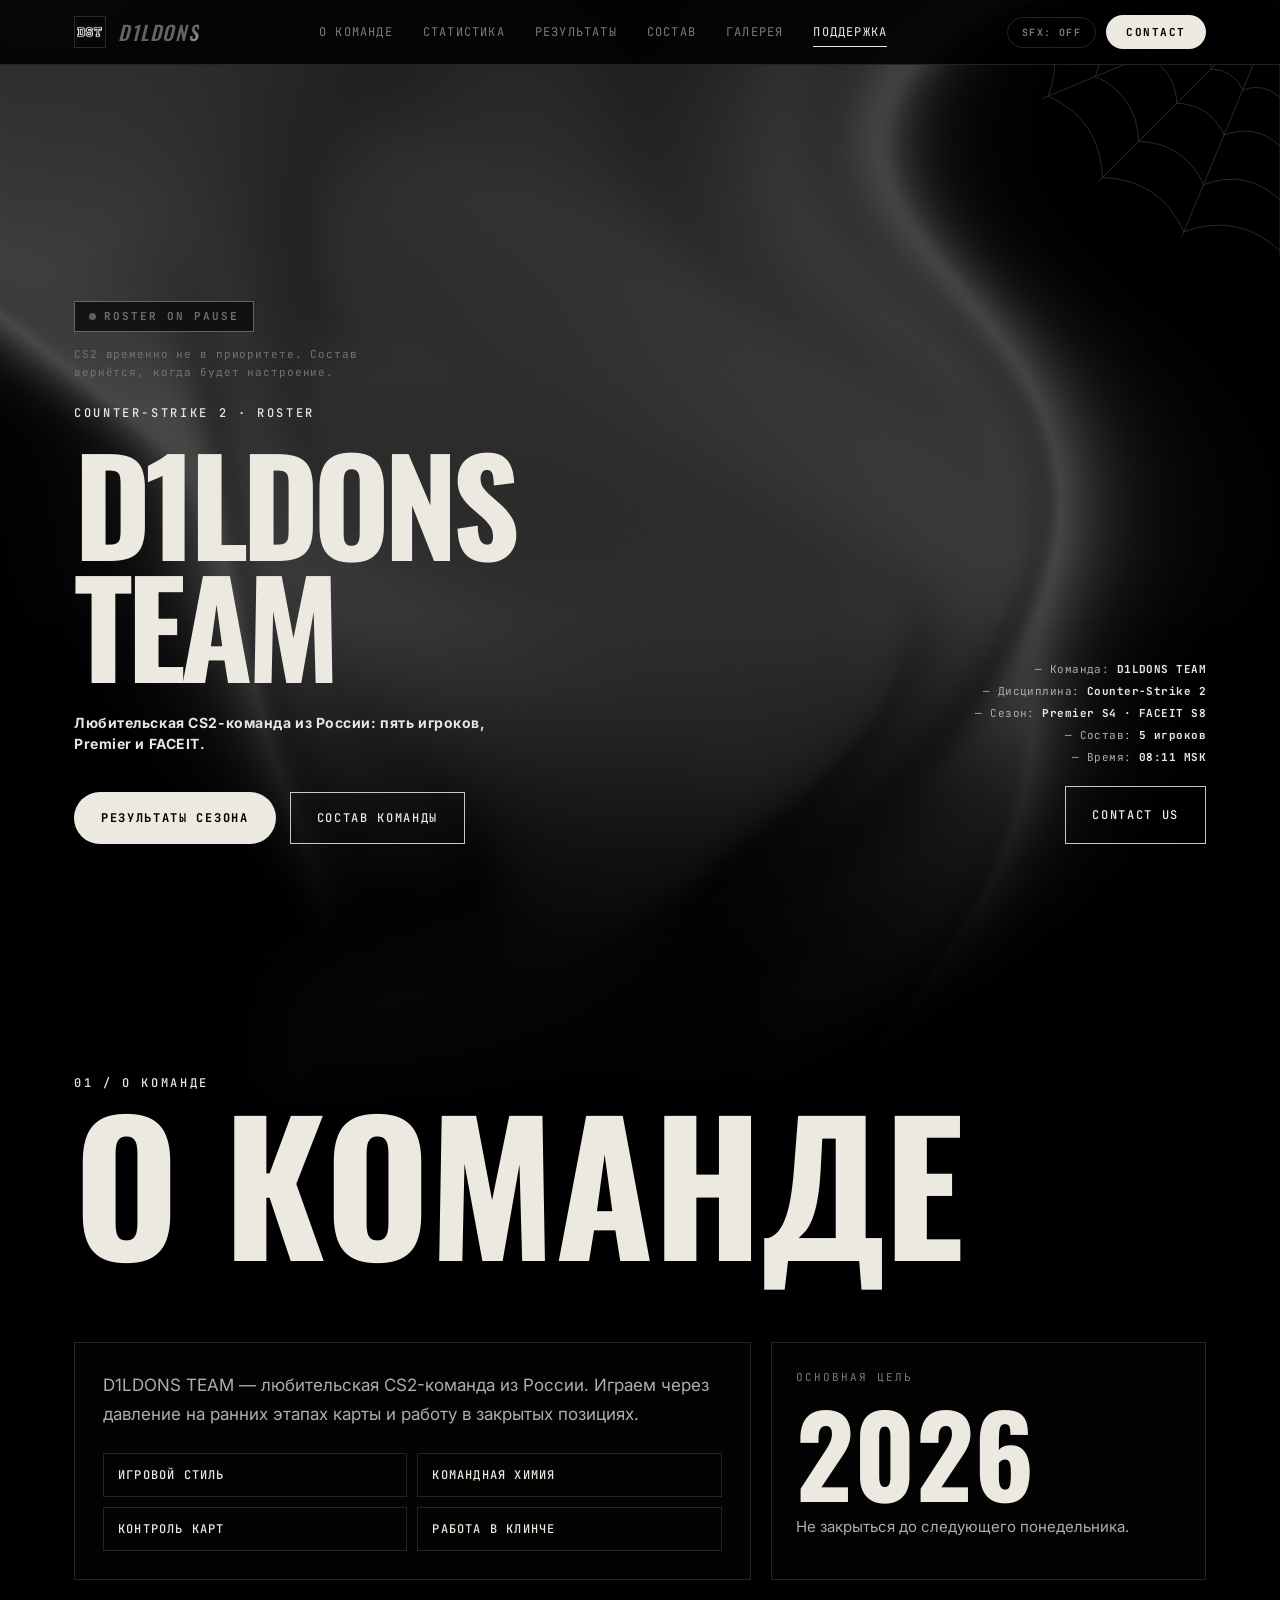
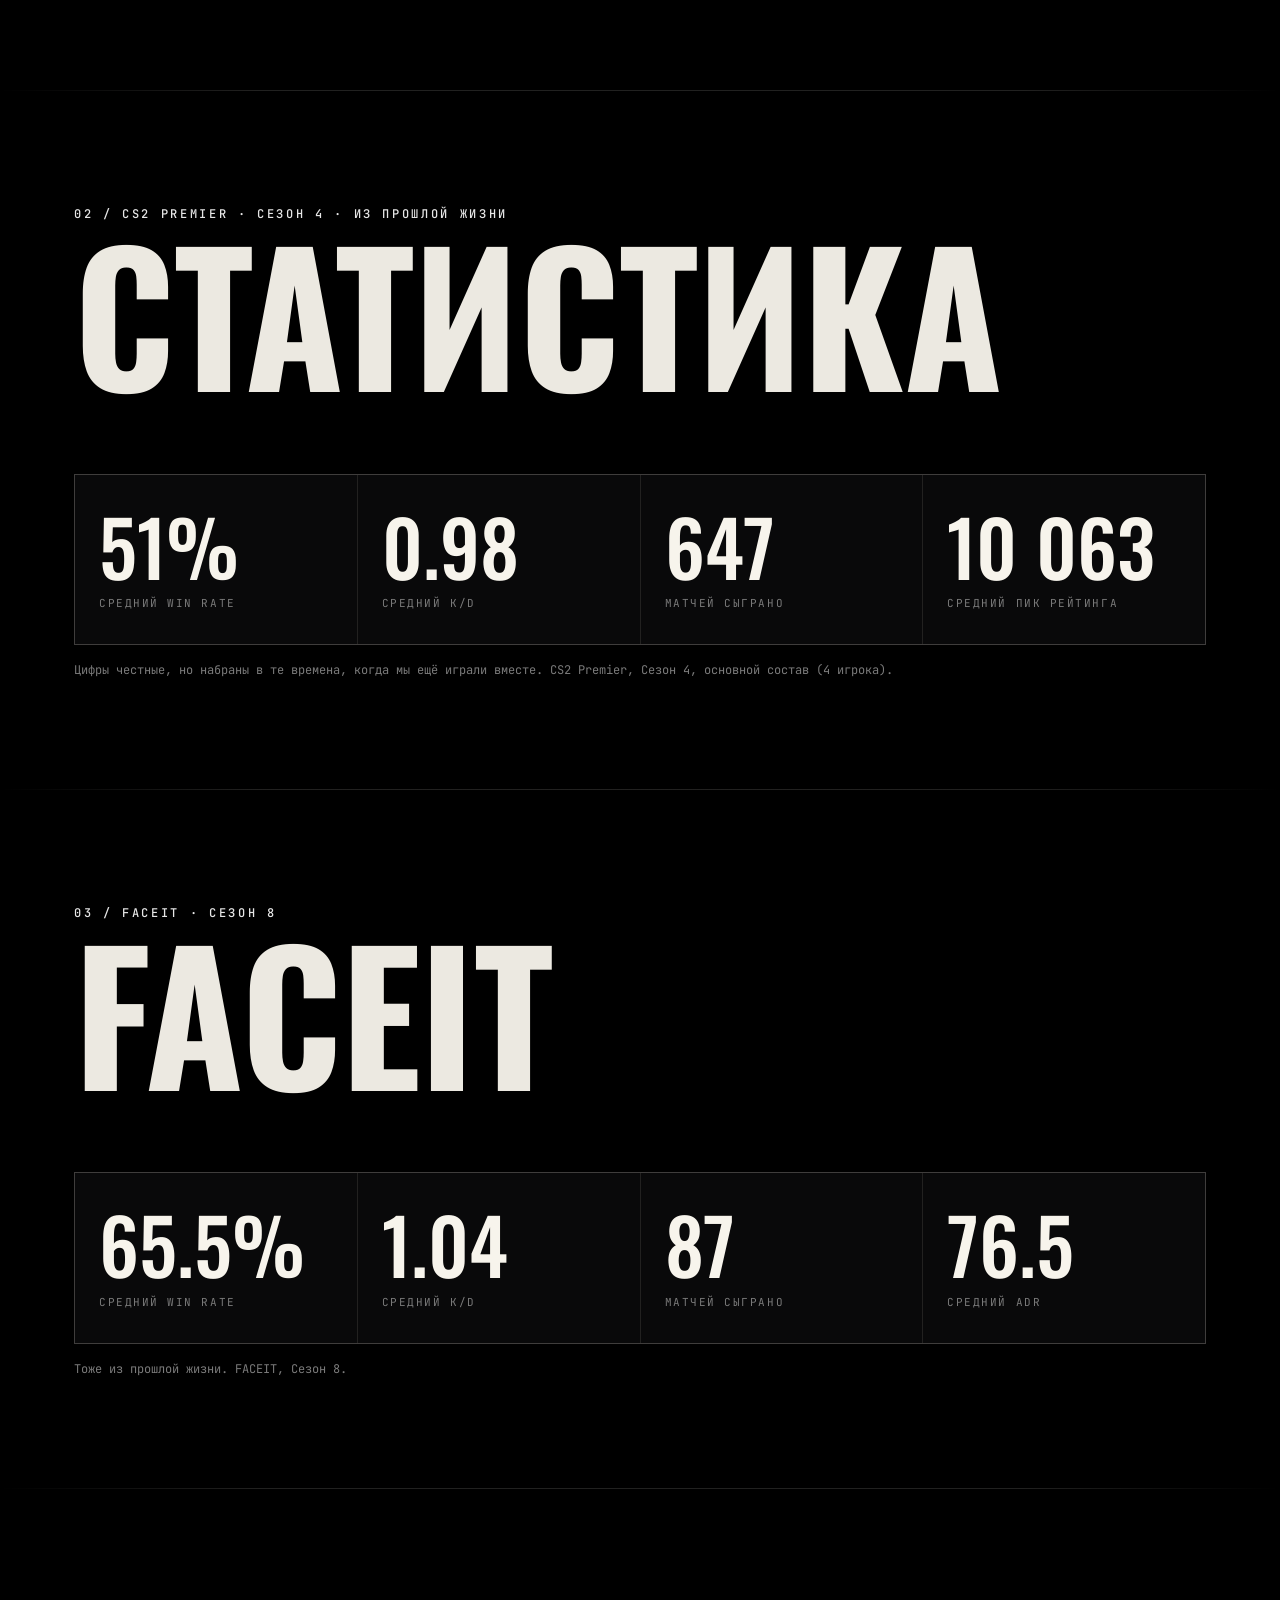
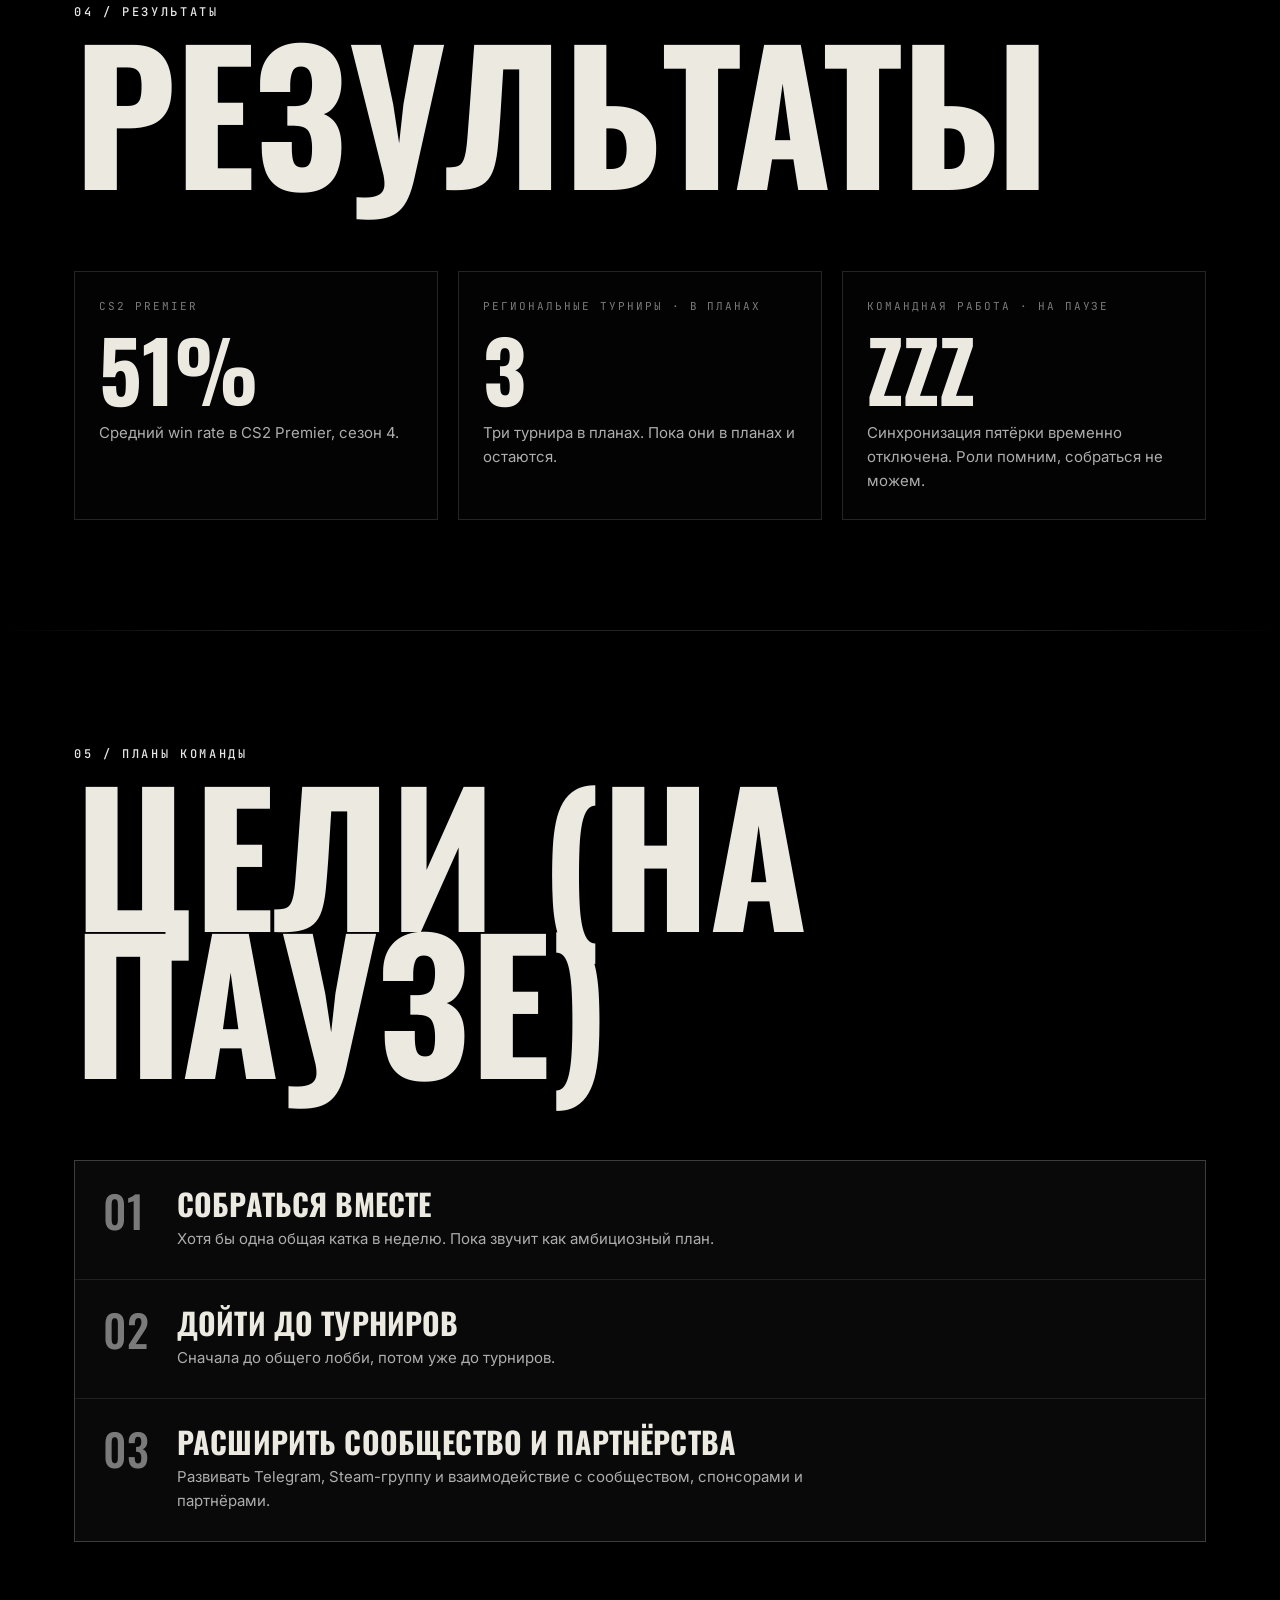
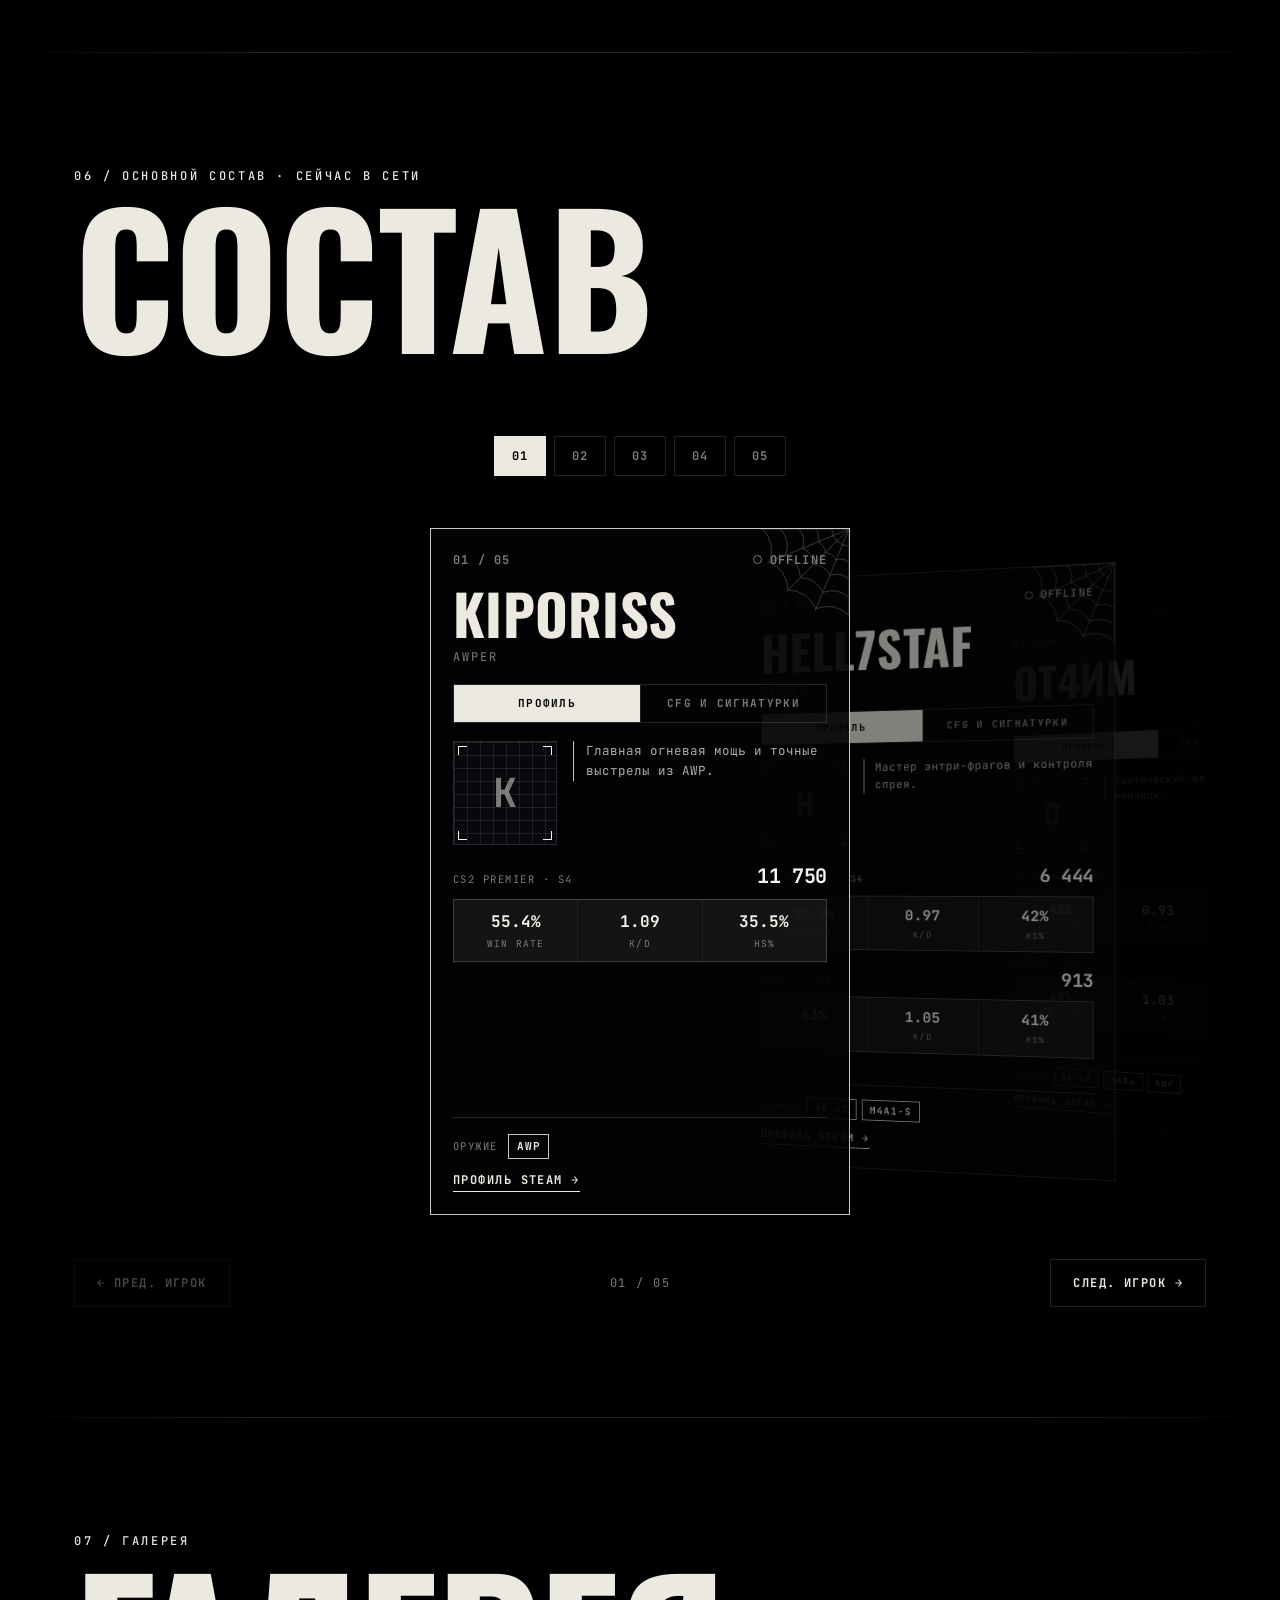
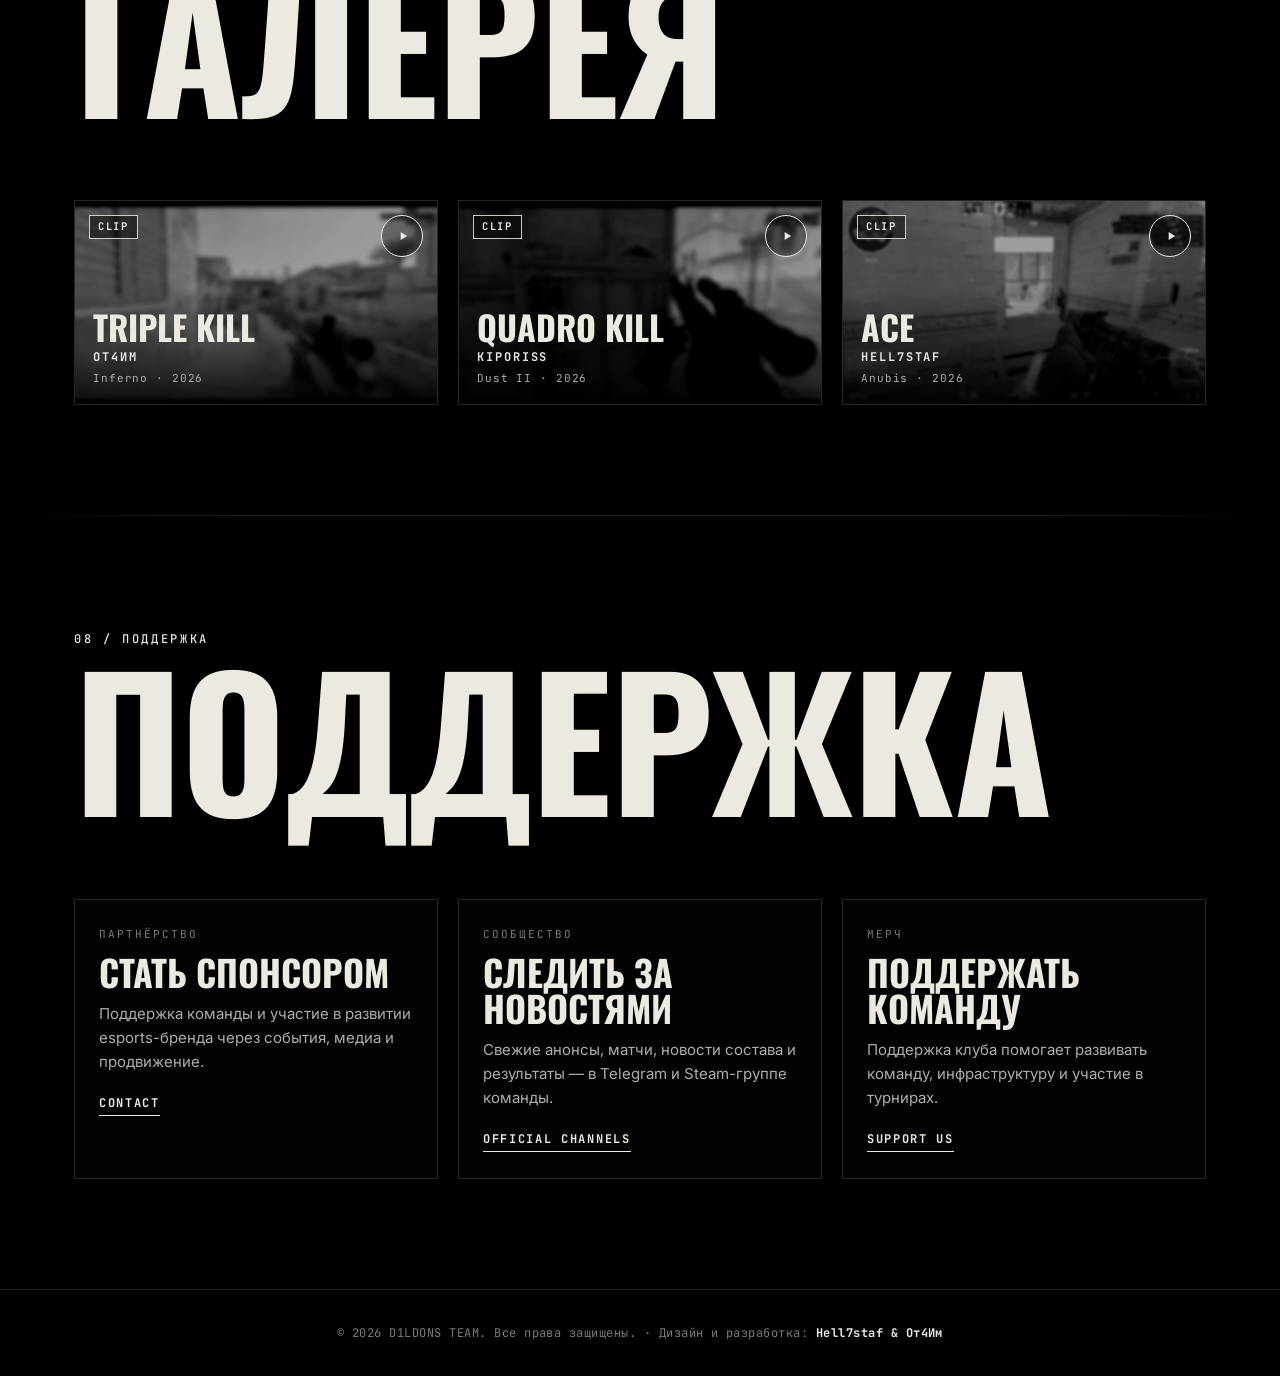
==== commit 4aa274da: "Add files via upload" ====
--- a/index.html
+++ b/index.html
@@ -1,332 +1,438 @@
-<!DOCTYPE html>
+ <!DOCTYPE html>
 <html lang="ru">
 <head>
 <meta charset="UTF-8">
 <meta name="viewport" content="width=device-width, initial-scale=1.0">
-<title>DST CASINO</title>
+<title>D1LDONS TEAM | CS2</title>
+<meta name="theme-color" content="#000000">
+<link rel="icon" href="image.png">
+<script>
+(function () {
+  var d = document.documentElement, n = navigator, c = n.connection || {};
+  d.className += ' js';
+  // «Облегчённый» режим: телефоны, сенсорные экраны, слабые устройства, экономия трафика
+  var lite = (window.matchMedia && matchMedia('(pointer:coarse)').matches) || window.innerWidth <= 860 ||
+    (n.deviceMemory && n.deviceMemory <= 4) || (n.hardwareConcurrency && n.hardwareConcurrency <= 4) || c.saveData;
+  if (lite) d.className += ' lite';
+})();
+</script>
+
+<!-- SEO -->
+<meta name="google-site-verification" content="IWuz9sOUUEmOnU_aYL1xTTpv0neCDigroC9-tilS-Aw">
+<meta name="description" content="D1LDONS TEAM — любительская CS2 команда из России. Состав, статистика сезона, лучшие моменты с карт.">
+<meta name="keywords" content="D1LDONS, d1ldons team, CS2, команда, roster, faceit, counter-strike 2, esports">
+<meta name="robots" content="index, follow">
+<link rel="canonical" href="https://d1ldonsteam.github.io/">
+
+<!-- Open Graph -->
+<meta property="og:type" content="website">
+<meta property="og:title" content="D1LDONS TEAM | CS2">
+<meta property="og:description" content="Официальный сайт D1LDONS TEAM — состав, статистика и лучшие моменты.">
+<meta property="og:url" content="https://d1ldonsteam.github.io/">
+<meta property="og:image" content="https://d1ldonsteam.github.io/image.png">
+<meta property="og:locale" content="ru_RU">
+
+<!-- Twitter Card -->
+<meta name="twitter:card" content="summary">
+<meta name="twitter:title" content="D1LDONS TEAM | CS2">
+<meta name="twitter:description" content="Официальный сайт D1LDONS TEAM — состав, статистика и лучшие моменты.">
 
 <link rel="preconnect" href="https://fonts.googleapis.com">
 <link rel="preconnect" href="https://fonts.gstatic.com" crossorigin>
-<link href="https://fonts.googleapis.com/css2?family=Inter:wght@500;600;800;900&family=JetBrains+Mono:wght@400;500;700&display=swap" rel="stylesheet">
-<link rel="stylesheet" href="style.css">
+<link href="https://fonts.googleapis.com/css2?family=Inter:wght@400;500;700&family=JetBrains+Mono:wght@400;500;700&family=Oswald:wght@500;700&display=swap" rel="stylesheet">
+<link rel="stylesheet" href="style.css?v=2.4">
+<link rel="stylesheet" href="theme.css?v=2.4">
+<link rel="stylesheet" href="enhancements.css?v=2.6">
+<link rel="stylesheet" href="pause.css?v=1.0">
 </head>
-
 <body>
 
-<h1>DST D1LDOCOIN</h1>
-<div class="subtitle">Специально для Kiporisz</div>
-
-<div class="casino-machine" id="machine">
-    <div class="slot" id="slot">
-        <div class="reel"><div class="reel-inner" id="r1"></div></div>
-        <div class="reel"><div class="reel-inner" id="r2"></div></div>
-        <div class="reel"><div class="reel-inner" id="r3"></div></div>
-    </div>
-
-    <button id="spinBtn" onclick="spin()">Крутить</button>
-    <div id="result"></div>
+<!-- PAGE LOADER -->
+<div class="page-loader" id="pageLoader">
+  <div class="loader-inner">
+    <img src="image.png" alt="" class="loader-logo" width="56" height="56">
+    <div class="loader-bar"><div class="loader-fill"></div></div>
+    <div class="loader-text">Загрузка</div>
+  </div>
 </div>
 
-<div class="panel">
-    <p>Баланс <span id="balance">0</span></p>
-    <p>Прокруток <span id="spins">0</span></p>
-    <p>Побед <span id="wins">0</span></p>
-    <p>Додепов <span id="almost">0</span></p>
+<div class="sky" aria-hidden="true">
+  <canvas class="sky-plasma" id="plasmaCanvas"></canvas>
+  <span class="sky-tint"></span>
 </div>
 
-<a href="tap.html" id="topupLink" class="topup-link">💸 Пополнить баланс (тапалка) →</a>
-
-<div class="achievements-container">
-    <h3>Достижения</h3>
-    <div id="achievements"></div>
+<div class="bg-blur" aria-hidden="true"><i></i><i></i><i></i></div>
+
+<div class="scroll-progress" id="scrollProgress"></div>
+
+<header>
+  <nav class="wrap">
+    <a class="brand" href="#top">
+      <img src="image.png" alt="D1LDONS TEAM logo">
+      <span class="shiny-text">D1LDONS</span>
+    </a>
+    <div class="navlinks" id="navlinks">
+      <a href="#about">О команде</a>
+      <a href="#stats">Статистика</a>
+      <a href="#results">Результаты</a>
+      <a href="#roster">Состав</a>
+      <a href="#gallery">Галерея</a>
+      <a href="#support">Поддержка</a>
+    </div>
+    <div class="header-actions">
+      <button class="sfx-pill" id="sfxToggle" type="button" aria-pressed="false" title="Переключить звуковые эффекты">SFX: OFF</button>
+      <a class="nav-pill" href="https://t.me/DLST_Esport" target="_blank" rel="noopener">Contact</a>
+    </div>
+    <button class="burger" id="burgerBtn" type="button" aria-label="Открыть меню" aria-expanded="false" aria-controls="navlinks">
+      <span></span><span></span><span></span>
+    </button>
+  </nav>
+</header>
+
+<section class="hero" id="top">
+  <div class="wrap hero-grid">
+    <div class="reveal">
+      <div class="hero-badge"><span class="badge-dot"></span> <span class="shiny-text">SEASON ACTIVE · MATCH READY</span></div>
+      <span class="eyebrow">Counter-Strike 2 · Roster</span>
+      <h1 class="hero-title"><span class="line"><span>D1LDONS</span></span><span class="line"><span>TEAM</span></span></h1>
+      <p class="sub">Любительская CS2-команда из России: пять игроков, Premier и FACEIT.</p>
+      <div class="cta-row">
+        <a class="btn btn-primary" href="#results">Результаты сезона</a>
+        <a class="btn btn-ghost" href="#roster">Состав команды</a>
+      </div>
+    </div>
+    <ul class="hero-meta reveal">
+      <li>— Команда: <b>D1LDONS TEAM</b></li>
+      <li>— Дисциплина: <b>Counter-Strike 2</b></li>
+      <li>— Сезон: <b>Premier S4 · FACEIT S8</b></li>
+      <li>— Состав: <b>5 игроков</b></li>
+      <li>— Время: <b><span id="clock">--:--</span> MSK</b></li>
+      <li><a class="btn btn-ghost" href="https://t.me/DLST_Esport" target="_blank" rel="noopener">Contact us</a></li>
+    </ul>
+  </div>
+</section>
+
+<div class="ticker-outer" aria-label="Ключевые факты о команде">
+  <div class="ticker-track">
+    <span class="tick-item"><span class="tag">PREMIER</span> Сезон 4 · 647 матчей · win rate 51% · K/D 0.98</span>
+    <span class="tick-item"><span class="tag">FACEIT</span> Сезон 8 · 87 матчей · win rate 65.5% · ADR 76.5</span>
+    <span class="tick-item"><span class="tag">СОСТАВ</span> 5 игроков</span>
+    <span class="tick-item"><span class="tag">ЦЕЛЬ</span> Региональные турниры в 2026</span>
+    <span class="tick-item"><span class="tag">PREMIER</span> Сезон 4 · 647 матчей · win rate 51% · K/D 0.98</span>
+    <span class="tick-item"><span class="tag">FACEIT</span> Сезон 8 · 87 матчей · win rate 65.5% · ADR 76.5</span>
+    <span class="tick-item"><span class="tag">СОСТАВ</span> 5 игроков</span>
+    <span class="tick-item"><span class="tag">ЦЕЛЬ</span> Региональные турниры в 2026</span>
+  </div>
 </div>
 
-<div class="flash-overlay" id="flashOverlay"></div>
-
-<audio id="spinSound" src="spin.mp3"></audio>
-<audio id="winSound" src="win.mp3"></audio>
-<audio id="loseSound" src="lose.mp3"></audio>
-<audio id="almostSound" src="almost.mp4"></audio>
+<section id="about">
+  <div class="wrap">
+    <div class="head reveal">
+      <span class="eyebrow">01 / О команде</span>
+      <h2>О команде</h2>
+      
+    </div>
+    <div class="about-grid reveal-group">
+      <div class="about-panel panel reveal-item">
+        <p>D1LDONS TEAM — любительская CS2-команда из России. Играем через давление на ранних этапах карты и работу в закрытых позициях.</p>
+        <ul class="about-list">
+          <li>Игровой стиль</li>
+          <li>Командная химия</li>
+          <li>Контроль карт</li>
+          <li>Работа в клинче</li>
+        </ul>
+      </div>
+      <div class="about-card panel reveal-item">
+        <div class="mini-label">Основная цель</div>
+        <h3>2026</h3>
+        <p>Не закрыться до следующего понедельника.</p>
+      </div>
+    </div>
+  </div>
+</section>
+
+<section id="stats">
+  <div class="wrap">
+    <div class="head reveal">
+      <span class="eyebrow">02 / CS2 Premier · Сезон 4</span>
+      <h2>Статистика</h2>
+      
+    </div>
+    <div class="stat-grid reveal-group">
+      <div class="stat-card reveal-item">
+        <div class="num" data-target="51" data-decimals="0" data-suffix="%">51%</div>
+        <div class="lbl">Средний Win rate</div>
+      </div>
+      <div class="stat-card reveal-item">
+        <div class="num" data-target="0.98" data-decimals="2">0.98</div>
+        <div class="lbl">Средний K/D</div>
+      </div>
+      <div class="stat-card reveal-item">
+        <div class="num" data-target="647" data-decimals="0">647</div>
+        <div class="lbl">Матчей сыграно</div>
+      </div>
+      <div class="stat-card reveal-item">
+        <div class="num" data-target="10063" data-decimals="0" data-grouped="true">10&nbsp;063</div>
+        <div class="lbl">Средний пик рейтинга</div>
+      </div>
+    </div>
+    <p class="stat-note">Данные — CS2 Premier, Сезон 4, весь основной состав.</p>
+  </div>
+</section>
+
+<section id="faceit-stats">
+  <div class="wrap">
+    <div class="head reveal">
+      <span class="eyebrow">03 / FACEIT · Сезон 8</span>
+      <h2>FACEIT</h2>
+      
+    </div>
+    <div class="stat-grid reveal-group">
+      <div class="stat-card reveal-item">
+        <div class="num" data-target="65.5" data-decimals="1" data-suffix="%">65.5%</div>
+        <div class="lbl">Средний Win rate</div>
+      </div>
+      <div class="stat-card reveal-item">
+        <div class="num" data-target="1.04" data-decimals="2">1.04</div>
+        <div class="lbl">Средний K/D</div>
+      </div>
+      <div class="stat-card reveal-item">
+        <div class="num" data-target="87" data-decimals="0">87</div>
+        <div class="lbl">Матчей сыграно</div>
+      </div>
+      <div class="stat-card reveal-item">
+        <div class="num" data-target="76.5" data-decimals="1">76.5</div>
+        <div class="lbl">Средний ADR</div>
+      </div>
+    </div>
+    <p class="stat-note">Данные — FACEIT, Сезон 8. Win rate и K/D — среднее по Hell7Staf и От4Им.</p>
+  </div>
+</section>
+
+<section id="results">
+  <div class="wrap">
+    <div class="head reveal">
+      <span class="eyebrow">04 / Результаты</span>
+      <h2>Результаты</h2>
+      
+    </div>
+    <div class="results-grid reveal-group">
+      <div class="result-card reveal-item">
+        <div class="mini-label">CS2 Premier</div>
+        <h3>51%</h3>
+        <p>Средний win rate в CS2 Premier, сезон 4.</p>
+      </div>
+      <div class="result-card reveal-item">
+        <div class="mini-label">Региональные турниры</div>
+        <h3>3</h3>
+        <p>Плановые участия в отборочных и открытых локальных соревнованиях.</p>
+      </div>
+      <div class="result-card reveal-item">
+        <div class="mini-label">Командная работа</div>
+        <h3>100%</h3>
+        <p>Фокус на синхронизации пятёрки, роли и принятии решений в ключевых раундах.</p>
+      </div>
+    </div>
+  </div>
+</section>
+
+<section id="road">
+  <div class="wrap">
+    <div class="head reveal">
+      <span class="eyebrow">05 / Планы команды</span>
+      <h2>Цели</h2>
+      
+    </div>
+    <div class="timeline reveal-group">
+      <div class="tl-item reveal-item">
+        <div class="tl-marker">01</div>
+        <div class="tl-content">
+          <h3>Усилить стабильность в ранних раундах</h3>
+          <p>Сокращать колебания в старте карты и переводить больше матчей в привычный темп игры команды.</p>
+        </div>
+      </div>
+      <div class="tl-item reveal-item">
+        <div class="tl-marker">02</div>
+        <div class="tl-content">
+          <h3>Поднять эффективность в турнирах</h3>
+          <p>Стабилизировать результаты в соревновательной среде и повышать качество закрытия ключевых серий.</p>
+        </div>
+      </div>
+      <div class="tl-item reveal-item">
+        <div class="tl-marker">03</div>
+        <div class="tl-content">
+          <h3>Расширить сообщество и партнёрства</h3>
+          <p>Развивать Telegram, Steam-группу и взаимодействие с сообществом, спонсорами и партнёрами.</p>
+        </div>
+      </div>
+    </div>
+  </div>
+</section>
+
+<section id="roster">
+  <span id="online" aria-hidden="true"></span>
+  <div class="wrap">
+    <div class="head reveal">
+      <span class="eyebrow">06 / Основной состав · Сейчас в сети</span>
+      <h2>Состав</h2>
+      
+    </div>
+
+    <div class="car-tabs" id="carTabs" role="group" aria-label="Быстрый выбор игрока"></div>
+
+    <div class="stage" id="stage" aria-roledescription="карусель" aria-label="Карточки игроков">
+      <noscript><div class="panel">Для просмотра карточек игроков включите JavaScript.</div></noscript>
+    </div>
+
+    <div class="car-ui">
+      <button class="car-btn" id="carPrev" type="button">← Пред. игрок</button>
+      <span class="car-count" id="carCount">01 / 05</span>
+      <button class="car-btn" id="carNext" type="button">След. игрок →</button>
+    </div>
+    <div class="sr-only" id="carLive" aria-live="polite"></div>
+  </div>
+</section>
+
+<section id="gallery">
+  <span id="highlights" aria-hidden="true"></span>
+  <div class="wrap">
+    <div class="head reveal">
+      <span class="eyebrow">07 / Галерея</span>
+      <h2>Галерея</h2>
+      <!-- gallery-subtitle-removed  клипы и скрины  -->
+    </div>
+
+    <!--
+      Как добавить скриншот: скопируйте блок <div class="reveal-item">…</div> ниже, поставьте
+      data-type="image", в data-src укажите файл, в <img class="gal-thumb"> — тот же файл
+      (тег <video class="gal-preview"> для картинки удалите). Клип: data-type="video", data-src="файл.mp4",
+      data-poster="постер.jpg".
+    -->
+    <div class="gal-grid reveal-group">
+
+      <div class="reveal-item">
+        <button class="gal-item" type="button" data-type="video" data-src="video_1.mp4" data-poster="clip1-poster.jpg" data-title="От4Им: AWP Triple kill" data-meta="Inferno · 2026" aria-label="Открыть клип: От4Им, AWP Triple kill">
+          <img class="gal-thumb" src="clip1-poster.jpg" alt="" loading="lazy">
+          <video class="gal-preview" src="video_1.mp4" muted loop playsinline preload="none" tabindex="-1" aria-hidden="true"></video>
+          <span class="gal-badge">CLIP</span>
+          <span class="gal-icon"><svg viewBox="0 0 24 24" aria-hidden="true"><path d="M8 5v14l11-7z"/></svg></span>
+          <span class="gal-cap">
+            <b class="gal-moment">Triple Kill</b>
+            <span class="gal-name">От4Им</span>
+            <span class="gal-meta">Inferno · 2026</span>
+          </span>
+          <i class="gal-bar"></i>
+        </button>
+      </div>
+
+      <div class="reveal-item">
+        <button class="gal-item" type="button" data-type="video" data-src="video_2.mp4" data-poster="clip2-poster.jpg" data-title="Kiporiss: Quadro kill" data-meta="Dust II · 2026" aria-label="Открыть клип: Kiporiss, Quadro kill">
+          <img class="gal-thumb" src="clip2-poster.jpg" alt="" loading="lazy">
+          <video class="gal-preview" src="video_2.mp4" muted loop playsinline preload="none" tabindex="-1" aria-hidden="true"></video>
+          <span class="gal-badge">CLIP</span>
+          <span class="gal-icon"><svg viewBox="0 0 24 24" aria-hidden="true"><path d="M8 5v14l11-7z"/></svg></span>
+          <span class="gal-cap">
+            <b class="gal-moment">Quadro Kill</b>
+            <span class="gal-name">Kiporiss</span>
+            <span class="gal-meta">Dust II · 2026</span>
+          </span>
+          <i class="gal-bar"></i>
+        </button>
+      </div>
+
+      <div class="reveal-item">
+        <button class="gal-item" type="button" data-type="video" data-src="video_3.mp4" data-poster="clip3-poster.jpg" data-title="Hell7Staf: Ace" data-meta="Anubis · 2026" aria-label="Открыть клип: Hell7Staf, Ace">
+          <img class="gal-thumb" src="clip3-poster.jpg" alt="" loading="lazy">
+          <video class="gal-preview" src="video_3.mp4" muted loop playsinline preload="none" tabindex="-1" aria-hidden="true"></video>
+          <span class="gal-badge">CLIP</span>
+          <span class="gal-icon"><svg viewBox="0 0 24 24" aria-hidden="true"><path d="M8 5v14l11-7z"/></svg></span>
+          <span class="gal-cap">
+            <b class="gal-moment">Ace</b>
+            <span class="gal-name">Hell7Staf</span>
+            <span class="gal-meta">Anubis · 2026</span>
+          </span>
+          <i class="gal-bar"></i>
+        </button>
+      </div>
+
+    </div>
+  </div>
+</section>
+
+<section id="support">
+  <div class="wrap">
+    <div class="head reveal">
+      <span class="eyebrow">08 / Поддержка</span>
+      <h2>Поддержка</h2>
+      
+    </div>
+    <div class="support-grid reveal-group">
+      <div class="support-card reveal-item">
+        <div class="mini-label">Партнёрство</div>
+        <h3>Стать спонсором</h3>
+        <p>Поддержка команды и участие в развитии esports-бренда через события, медиа и продвижение.</p>
+        <a class="meta" href="https://t.me/boost/DLST_Esport" target="_blank" rel="noopener">Contact</a>
+      </div>
+      <div class="support-card reveal-item">
+        <div class="mini-label">Сообщество</div>
+        <h3>Следить за новостями</h3>
+        <p>Свежие анонсы, матчи, новости состава и результаты — в Telegram и Steam-группе команды.</p>
+        <a class="meta" href="https://t.me/DLST_Esport" target="_blank" rel="noopener">Official channels</a>
+      </div>
+      <div class="support-card reveal-item">
+        <div class="mini-label">Мерч</div>
+        <h3>Поддержать команду</h3>
+        <p>Поддержка клуба помогает развивать команду, инфраструктуру и участие в турнирах.</p>
+        <a class="meta" href="https://d1ldonsteam.github.io/DST-CASINO/" target="_blank" rel="noopener">Support us</a>
+      </div>
+    </div>
+  </div>
+</section>
+
+<footer>
+  <div class="wrap">
+    © 2026 D1LDONS TEAM. Все права защищены. · Дизайн и разработка: <strong>Hell7staf &amp; От4Им</strong>
+  </div>
+</footer>
+
+<!-- BACK TO TOP -->
+<button class="back-to-top" id="backToTop" type="button" aria-label="Наверх">
+  <svg viewBox="0 0 24 24" aria-hidden="true"><path d="M12 4l-8 8h5v8h6v-8h5z"/></svg>
+</button>
 
 <script>
-// ---------- Символы (CS2-тематика, нож — редкий) ----------
-const symbolPool = [
-    { emoji: "🔫", weight: 28 },
-    { emoji: "🎯", weight: 28 },
-    { emoji: "💣", weight: 22 },
-    { emoji: "☠️", weight: 17 },
-    { emoji: "🔪", weight: 5 }
-];
-const RARE_SYMBOL = "🔪";
-const allSymbols = symbolPool.map(s => s.emoji);
-const reels = ["r1", "r2", "r3"];
-const STRIP_LENGTH = 24;
-const SPIN_COST = 10;
-const BALANCE_KEY = "dstCasinoBalance";
-const START_BALANCE = 50;
-const CONFETTI_COLORS = ["#ffffff", "#f5f5f5", "#a3a3a3", "#737373"];
-
-let spinning = false;
-
-function loadBalance() {
+(function () {
+  var n = document.getElementById('clock');
+  if (!n) return;
+  function tick() {
     try {
-        const saved = localStorage.getItem(BALANCE_KEY);
-        if (saved === null) {
-            localStorage.setItem(BALANCE_KEY, START_BALANCE);
-            return START_BALANCE;
-        }
-        return parseInt(saved, 10) || 0;
-    } catch (e) {
-        return START_BALANCE;
-    }
-}
-
-function saveBalance(value) {
-    try { localStorage.setItem(BALANCE_KEY, value); } catch (e) {}
-}
-
-let balance = loadBalance();
-
-let stats = {
-    spins: 0,
-    wins: 0,
-    almost: 0,
-    symbolsSeen: new Set(),
-    achievements: new Set()
-};
-
-const spinSound = document.getElementById("spinSound");
-const winSound = document.getElementById("winSound");
-const loseSound = document.getElementById("loseSound");
-const almostSound = document.getElementById("almostSound");
-const machine = document.getElementById("machine");
-const slotEl = document.getElementById("slot");
-const resultEl = document.getElementById("result");
-const spinBtn = document.getElementById("spinBtn");
-const flashOverlay = document.getElementById("flashOverlay");
-const balanceEl = document.getElementById("balance");
-const topupLink = document.getElementById("topupLink");
-
-function stopAllSounds() {
-    [spinSound, winSound, loseSound, almostSound].forEach(s => {
-        s.pause();
-        s.currentTime = 0;
-    });
-}
-
-function weightedRandomSymbol() {
-    const total = symbolPool.reduce((sum, s) => sum + s.weight, 0);
-    let r = Math.random() * total;
-    for (const s of symbolPool) {
-        if (r < s.weight) return s.emoji;
-        r -= s.weight;
-    }
-    return symbolPool[0].emoji;
-}
-
-// Начальное заполнение барабанов до первого клика
-reels.forEach(id => {
-    const reel = document.getElementById(id);
-    reel.innerHTML = `<div class="symbol">${weightedRandomSymbol()}</div>`;
-});
-
-updateBalanceUI();
-
-// Синхронизация баланса с тапалкой (другая вкладка / возврат назад / возврат фокуса)
-function refreshBalance() {
-    if (spinning) return;
-    const fresh = loadBalance();
-    if (fresh !== balance) {
-        balance = fresh;
-        updateBalanceUI();
-    }
-}
-window.addEventListener("storage", e => { if (e.key === BALANCE_KEY) refreshBalance(); });
-window.addEventListener("pageshow", refreshBalance);
-window.addEventListener("focus", refreshBalance);
-document.addEventListener("visibilitychange", () => { if (!document.hidden) refreshBalance(); });
-
-function buildAndAnimateReel(id, finalSymbol, index) {
-    const reelInner = document.getElementById(id);
-
-    const strip = [];
-    for (let i = 0; i < STRIP_LENGTH - 1; i++) strip.push(weightedRandomSymbol());
-    strip.push(finalSymbol);
-
-    reelInner.style.transition = "none";
-    reelInner.style.transform = "translateY(0)";
-    reelInner.innerHTML = strip.map(s => `<div class="symbol">${s}</div>`).join("");
-
-    // форсируем reflow, чтобы transition применился к новой прокрутке
-    void reelInner.offsetHeight;
-
-    const duration = 1200 + index * 450;
-    // проценты считаются от высоты ленты, поэтому размер барабана (адаптив) не важен
-    const finalOffsetPct = (STRIP_LENGTH - 1) / STRIP_LENGTH * 100;
-
-    requestAnimationFrame(() => {
-        reelInner.style.transition = `transform ${duration}ms cubic-bezier(0.12,0.85,0.28,1)`;
-        reelInner.style.transform = `translateY(-${finalOffsetPct}%)`;
-    });
-
-    return duration;
-}
-
-function spin() {
-    if (spinning) return;
-    balance = loadBalance();
-    updateBalanceUI();
-    if (balance < SPIN_COST) {
-        resultEl.textContent = "😬 Недостаточно D1LDOCOIN — иди тапай";
-        resultEl.className = "lose";
-        return;
-    }
-
-    spinning = true;
-    spinBtn.disabled = true;
-
-    balance -= SPIN_COST;
-    saveBalance(balance);
-    updateBalanceUI();
-
-    resultEl.textContent = "";
-    resultEl.className = "";
-
-    stopAllSounds();
-    if (spinSound.readyState >= 2) spinSound.play().catch(() => {});
-
-    stats.spins++;
-    updateStats();
-
-    const finals = [weightedRandomSymbol(), weightedRandomSymbol(), weightedRandomSymbol()];
-    let maxDuration = 0;
-    reels.forEach((id, index) => {
-        const d = buildAndAnimateReel(id, finals[index], index);
-        if (d > maxDuration) maxDuration = d;
-    });
-
-    setTimeout(() => {
-        checkResult(finals);
-        spinning = false;
-        spinBtn.disabled = balance < SPIN_COST;
-    }, maxDuration + 150);
-}
-
-function updateBalanceUI() {
-    balanceEl.textContent = balance;
-    const low = balance < SPIN_COST;
-    topupLink.classList.toggle("urgent", low);
-    spinBtn.disabled = spinning ? true : low;
-}
-
-function flashScreen(kind) {
-    flashOverlay.className = "flash-overlay " + kind + " active";
-    setTimeout(() => { flashOverlay.className = "flash-overlay " + kind; }, 160);
-}
-
-function launchConfetti(count, colors) {
-    for (let i = 0; i < count; i++) {
-        const piece = document.createElement("div");
-        piece.className = "confetti-piece";
-        piece.style.left = Math.random() * 100 + "vw";
-        piece.style.background = colors[Math.floor(Math.random() * colors.length)];
-        piece.style.animationDuration = (1.6 + Math.random() * 1.2) + "s";
-        piece.style.transform = `rotate(${Math.random() * 360}deg)`;
-        document.body.appendChild(piece);
-        setTimeout(() => piece.remove(), 3000);
-    }
-}
-
-function changeBalance(delta, label) {
-    balance = loadBalance() + delta;
-    if (balance < 0) balance = 0;
-    saveBalance(balance);
-    updateBalanceUI();
-
-    // Всплывающий текст +50 / -5 / +1000 (стили в style.css)
-    const sign = delta > 0 ? "+" : "";
-    const popup = document.createElement("div");
-    popup.className = "balance-popup " + (delta > 0 ? "plus" : "minus");
-    popup.textContent = sign + delta + " D1LDOCOIN";
-    document.body.appendChild(popup);
-    setTimeout(() => popup.remove(), 1400);
-}
-
-function checkResult(finals) {
-    const [r1, r2, r3] = finals;
-    spinSound.pause();
-
-    finals.forEach(f => stats.symbolsSeen.add(f));
-
-    if (r1 === r2 && r2 === r3) {
-        stats.wins++;
-        const isRare = r1 === RARE_SYMBOL;
-
-        if (isRare) {
-            changeBalance(1000, "РЕДКИЙ ДЖЕКПОТ");
-            resultEl.textContent = "🔪 РЕДКИЙ ДЖЕКПОТ! +1000 🪙";
-            resultEl.className = "knife-jackpot";
-            flashScreen("knife");
-            machine.classList.add("shake");
-            setTimeout(() => machine.classList.remove("shake"), 500);
-            launchConfetti(70, CONFETTI_COLORS);
-            if (winSound.readyState >= 2) winSound.play();
-        } else {
-            changeBalance(50, "ДЖЕКПОТ");
-            resultEl.textContent = "🎉 ДЖЕКПОТ! +50 🪙";
-            resultEl.className = "jackpot";
-            flashScreen("jackpot");
-            launchConfetti(40, CONFETTI_COLORS);
-            if (winSound.readyState >= 2) winSound.play();
-        }
-    } else if (r1 === r2 || r2 === r3 || r1 === r3) {
-        stats.almost++;
-        resultEl.textContent = "👍 Блять!";
-        resultEl.className = "almost";
-        slotEl.classList.add("almost-flash");
-        setTimeout(() => slotEl.classList.remove("almost-flash"), 800);
-        if (almostSound.readyState >= 2) almostSound.play();
-    } else {
-        changeBalance(-5, "ДОДЕП");
-        resultEl.textContent = "😢 Требуется додеп  -5 🪙";
-        resultEl.className = "lose";
-        if (loseSound.readyState >= 2) loseSound.play();
-    }
-
-    updateStats();
-    checkAchievements();
-}
-
-function updateStats() {
-    document.getElementById("spins").textContent = stats.spins;
-    document.getElementById("wins").textContent = stats.wins;
-    document.getElementById("almost").textContent = stats.almost;
-}
-
-function unlock(name) {
-    if (!stats.achievements.has(name)) {
-        stats.achievements.add(name);
-        const div = document.createElement("div");
-        div.className = "achievement-badge";
-        div.textContent = "🏆 " + name;
-        document.getElementById("achievements").appendChild(div);
-    }
-}
-
-function checkAchievements() {
-    if (stats.spins >= 10) unlock("Сделать 10 прокруток");
-    if (stats.spins >= 50) unlock("Игроман 😄 (50 прокруток)");
-    if (stats.wins >= 1) unlock("еееесть блять (1 победа)");
-    if (stats.wins >= 5) unlock("Везунчик!");
-    if (stats.almost >= 5) unlock("Почти-ДОДЕП...");
-    if (stats.symbolsSeen.size === allSymbols.length) unlock("Коллекционер арсенала 🔫");
-    if (stats.almost >= 1000) unlock("Король додэпа (больше 1000 додепов)");
-    if (stats.wins >= 67) unlock("ъэ 67 хэхъэ  (победа побед👀)");
-    if (stats.spins >= 1) unlock("Начало лудоприключения");
-    if (stats.spins >= 10000) unlock("Квартира админа в центре москвы♿ (10000 прокруток)");
-    if (stats.spins >= 1) unlock("Ебать ты пень🪵 (случайности не случайны)");
-}
+      n.textContent = new Intl.DateTimeFormat('ru-RU', { hour: '2-digit', minute: '2-digit', timeZone: 'Europe/Moscow' }).format(new Date());
+    } catch (e) { n.textContent = '--:--'; }
+  }
+  tick();
+  setInterval(tick, 15000);
+})();
 </script>
-
+<script>
+/* Размытый фон появляется плавно по мере прокрутки первого экрана */
+(function () {
+  var root = document.querySelector('.bg-blur') || document.documentElement, ticking = false;
+  function update() {
+    ticking = false;
+    var s = Math.min(1, Math.max(0, window.scrollY / (window.innerHeight * 0.9)));
+    root.style.setProperty('--s', s.toFixed(3));
+  }
+  function onScroll() {
+    if (!ticking) { ticking = true; requestAnimationFrame(update); }
+  }
+  window.addEventListener('scroll', onScroll, { passive: true });
+  window.addEventListener('resize', onScroll);
+  update();
+})();
+</script>
+<script src="pause.js?v=1.2"></script>
+<script src="plasma.js?v=2.6"></script>
+<script src="app.js?v=2.6"></script>
+<script src="effects.js?v=2.6"></script>
 </body>
 </html>
--- a/style.css
+++ b/style.css
@@ -1,416 +1,503 @@
-/* DST CASINO — Monochrome / Brutalist Minimalism (общий стиль для index.html и tap.html) */
-
-:root {
-    --bg: #050505;
-    --card: #0c0c0c;
-    --text: #f5f5f5;
-    --muted: #737373;
-    --line: rgba(255, 255, 255, 0.12);
-    --line-strong: rgba(255, 255, 255, 0.85);
-    --ease: cubic-bezier(0.16, 1, 0.3, 1);
-    --font-ui: 'Inter', system-ui, -apple-system, 'Segoe UI', sans-serif;
-    --font-mono: 'JetBrains Mono', ui-monospace, 'SFMono-Regular', Consolas, monospace;
-    --reel: 110px;
-}
-
-* { box-sizing: border-box; -webkit-tap-highlight-color: transparent; }
-
-html { background: var(--bg); }
-
-body {
-    margin: 0;
-    min-height: 100vh;
-    padding: 20px;
-    display: flex;
-    flex-direction: column;
-    align-items: center;
-    justify-content: center;
-    text-align: center;
-    font-family: var(--font-ui);
-    font-weight: 500;
-    color: var(--text);
-    background-color: var(--bg);
-    /* лёгкая техническая сетка */
-    background-image:
-        linear-gradient(rgba(255, 255, 255, 0.03) 1px, transparent 1px),
-        linear-gradient(90deg, rgba(255, 255, 255, 0.03) 1px, transparent 1px);
-    background-size: 48px 48px;
-    overflow-x: hidden;
-    position: relative;
-}
-
-body.tap { overflow: hidden; user-select: none; -webkit-user-select: none; }
-
-/* ---------- Заголовки ---------- */
-h1 {
-    margin: 0 0 8px;
-    font-family: var(--font-ui);
-    font-weight: 900;
-    font-size: clamp(2rem, 8vw, 3.4rem);
-    line-height: 1;
-    letter-spacing: -0.02em;
-    text-transform: uppercase;
-    color: var(--text);
-}
-
-.subtitle {
-    margin-bottom: 28px;
-    font-family: var(--font-mono);
-    font-size: 0.75rem;
-    font-weight: 500;
-    letter-spacing: 0.2em;
-    text-transform: uppercase;
-    color: var(--muted);
-}
-
-/* ---------- Карточки (технические рамки) ---------- */
-.casino-machine,
-.achievements-container {
-    position: relative;
-    background: var(--card);
-    border: 1px solid var(--line);
-    max-width: 100%;
-}
-.casino-machine::before,
-.casino-machine::after,
-.achievements-container::before,
-.achievements-container::after {
-    content: '';
-    position: absolute;
-    width: 14px;
-    height: 14px;
-    border: 1px solid var(--line-strong);
-    pointer-events: none;
-}
-.casino-machine::before,
-.achievements-container::before { top: -1px; left: -1px; border-right: 0; border-bottom: 0; }
-.casino-machine::after,
-.achievements-container::after { bottom: -1px; right: -1px; border-left: 0; border-top: 0; }
-
-/* ---------- Корпус автомата ---------- */
-.casino-machine {
-    padding: 28px;
-    display: flex;
-    flex-direction: column;
-    align-items: center;
-}
-.casino-machine.shake { animation: shakeMachine 0.5s var(--ease); }
-@keyframes shakeMachine {
-    0%, 100% { transform: translate(0, 0); }
-    20% { transform: translate(-6px, 3px); }
-    40% { transform: translate(6px, -3px); }
-    60% { transform: translate(-5px, 2px); }
-    80% { transform: translate(5px, -2px); }
-}
-
-.slot {
-    display: flex;
-    justify-content: center;
-    background: #000;
-    padding: 14px;
-    border: 1px solid var(--line);
-    transition: box-shadow 0.6s var(--ease), border-color 0.6s var(--ease);
-}
-.slot.almost-flash { animation: almostPulse 0.8s var(--ease); }
-@keyframes almostPulse {
-    0%   { box-shadow: 0 0 0 rgba(255, 255, 255, 0); border-color: var(--line); }
-    30%  { box-shadow: 0 0 36px rgba(255, 255, 255, 0.55); border-color: var(--line-strong); }
-    100% { box-shadow: 0 0 0 rgba(255, 255, 255, 0); border-color: var(--line); }
-}
-
-/* ---------- Барабаны ---------- */
-.reel {
-    width: var(--reel);
-    height: var(--reel);
-    margin: 0 6px;
-    background: #0a0a0a;
-    border: 1px solid var(--line);
-    overflow: hidden;
-    position: relative;
-}
-.reel::after {
-    content: '';
-    position: absolute;
-    inset: 0;
-    box-shadow: inset 0 22px 18px -18px rgba(0, 0, 0, 0.85), inset 0 -22px 18px -18px rgba(0, 0, 0, 0.85);
-    pointer-events: none;
-}
-.reel-inner { position: absolute; left: 0; top: 0; width: 100%; }
-
-.symbol {
-    height: var(--reel);
-    display: flex;
-    align-items: center;
-    justify-content: center;
-    font-size: calc(var(--reel) * 0.55);
-    filter: grayscale(100%) contrast(125%);
-}
-
-/* ---------- Кнопки ---------- */
-button#spinBtn {
-    margin-top: 26px;
-    padding: 14px 48px;
-    font-family: var(--font-mono);
-    font-weight: 700;
-    font-size: 1rem;
-    letter-spacing: 0.2em;
-    text-transform: uppercase;
-    color: var(--bg);
-    background: var(--text);
-    border: 1px solid var(--text);
-    border-radius: 0;
-    cursor: pointer;
-    transition: background 0.6s var(--ease), color 0.6s var(--ease), transform 0.6s var(--ease), opacity 0.3s ease;
-}
-button#spinBtn:hover:not(:disabled) { background: transparent; color: var(--text); }
-button#spinBtn:active:not(:disabled) { transform: translateY(1px); }
-button#spinBtn:disabled { opacity: 0.35; cursor: not-allowed; }
-
-/* ---------- Результат ---------- */
-#result {
-    margin-top: 20px;
-    min-height: 44px;
-    max-width: 100%;
-    padding: 8px 14px;
-    display: flex;
-    align-items: center;
-    justify-content: center;
-    font-family: var(--font-mono);
-    font-weight: 700;
-    font-size: 0.95rem;
-    letter-spacing: 0.08em;
-    text-transform: uppercase;
-    color: var(--text);
-    filter: grayscale(1);
-}
-#result.jackpot { background: var(--text); color: var(--bg); }
-#result.knife-jackpot { background: #fff; color: var(--bg); outline: 1px solid #fff; outline-offset: 4px; }
-#result.almost { border: 1px solid var(--line-strong); }
-#result.lose { color: var(--muted); text-transform: none; letter-spacing: 0.02em; font-weight: 500; }
-
-/* ---------- Статистика ---------- */
-.panel {
-    display: flex;
-    gap: 12px;
-    margin-top: 22px;
-    flex-wrap: wrap;
-    justify-content: center;
-}
-.panel p {
-    margin: 0;
-    min-width: 108px;
-    padding: 14px 20px;
-    background: var(--card);
-    border: 1px solid var(--line);
-    font-family: var(--font-mono);
-    font-size: 0.68rem;
-    font-weight: 500;
-    letter-spacing: 0.15em;
-    text-transform: uppercase;
-    color: var(--muted);
-}
-.panel span {
-    display: block;
-    margin-top: 6px;
-    font-family: var(--font-mono);
-    font-weight: 700;
-    font-size: 1.8rem;
-    letter-spacing: 0;
-    color: var(--text);
-}
-
-/* ---------- Ссылки ---------- */
-.topup-link,
-.back-link {
-    display: inline-block;
-    padding-bottom: 3px;
-    font-family: var(--font-mono);
-    font-size: 0.75rem;
-    font-weight: 700;
-    letter-spacing: 0.12em;
-    text-transform: uppercase;
-    text-decoration: none;
-    border-bottom: 1px solid var(--line);
-    transition: color 0.6s var(--ease), border-color 0.6s var(--ease);
-    filter: grayscale(1);
-}
-.topup-link { margin-top: 18px; color: var(--text); }
-.topup-link:hover { border-color: var(--line-strong); }
-.topup-link.urgent { border-color: var(--line-strong); animation: urgentPulse 1.4s ease-in-out infinite; }
-@keyframes urgentPulse { 0%, 100% { opacity: 1; } 50% { opacity: 0.45; } }
-
-.back-link { margin-top: 40px; color: var(--muted); }
-.back-link:hover { color: var(--text); border-color: var(--line-strong); }
-
-/* ---------- Достижения ---------- */
-.achievements-container {
-    margin-top: 36px;
-    width: 100%;
-    max-width: 600px;
-    padding: 22px;
-}
-.achievements-container h3 {
-    margin: 0;
-    font-family: var(--font-mono);
-    font-weight: 700;
-    font-size: 0.8rem;
-    letter-spacing: 0.2em;
-    text-transform: uppercase;
-    color: var(--text);
-}
-#achievements {
-    display: flex;
-    flex-wrap: wrap;
-    gap: 8px;
-    justify-content: center;
-    margin-top: 16px;
-}
-.achievement-badge {
-    max-width: 260px;
-    padding: 8px 12px;
-    border: 1px solid var(--line);
-    background: transparent;
-    font-family: var(--font-mono);
-    font-size: 0.72rem;
-    font-weight: 500;
-    line-height: 1.4;
-    text-align: left;
-    color: var(--text);
-    word-break: break-word;
-    filter: grayscale(1);
-    animation: popIn 0.6s var(--ease) both;
-}
-@keyframes popIn {
-    0% { transform: scale(0.9); opacity: 0; }
-    100% { transform: scale(1); opacity: 1; }
-}
-
-/* ---------- Эффекты побед ---------- */
-.flash-overlay {
-    position: fixed;
-    inset: 0;
-    pointer-events: none;
-    z-index: 50;
-    opacity: 0;
-    transition: opacity 0.6s var(--ease);
-}
-.flash-overlay.active { opacity: 1; transition: opacity 0.05s ease; }
-.flash-overlay.jackpot { background: radial-gradient(circle at 50% 45%, rgba(255, 255, 255, 0.18), transparent 60%); }
-.flash-overlay.knife { background: radial-gradient(circle at 50% 45%, rgba(255, 255, 255, 0.45), transparent 65%); }
-
-.confetti-piece {
-    position: fixed;
-    top: -20px;
-    z-index: 60;
-    pointer-events: none;
-    width: 8px;
-    height: 14px;
-    animation: confettiFall linear forwards;
-}
-@keyframes confettiFall {
-    0% { transform: translateY(0) rotate(0deg); opacity: 1; }
-    100% { transform: translateY(100vh) rotate(540deg); opacity: 0; }
-}
-
-.balance-popup {
-    position: fixed;
-    left: 50%;
-    top: 38%;
-    transform: translateX(-50%);
-    font-family: var(--font-mono);
-    font-size: 1.6rem;
-    font-weight: 700;
-    letter-spacing: 0.05em;
-    pointer-events: none;
-    z-index: 100;
-    white-space: nowrap;
-    animation: balancePopup 1.4s var(--ease) forwards;
-}
-.balance-popup.plus { color: #fff; }
-.balance-popup.minus { color: var(--muted); }
-@keyframes balancePopup {
-    0%   { opacity: 0; transform: translateX(-50%) translateY(0) scale(0.8); }
-    15%  { opacity: 1; transform: translateX(-50%) translateY(-10px) scale(1.1); }
-    70%  { opacity: 1; transform: translateX(-50%) translateY(-30px) scale(1); }
-    100% { opacity: 0; transform: translateX(-50%) translateY(-60px) scale(0.9); }
-}
-
-/* ---------- Тапалка ---------- */
-.balance-display {
-    margin-bottom: 6px;
-    font-family: var(--font-mono);
-    font-weight: 700;
-    font-size: clamp(3rem, 16vw, 4.4rem);
-    line-height: 1;
-    color: var(--text);
-    transition: transform 0.4s var(--ease);
-}
-.balance-display.pop { transform: scale(1.12); transition-duration: 0.08s; }
-.balance-label {
-    margin-bottom: 36px;
-    font-family: var(--font-mono);
-    font-size: 0.75rem;
-    letter-spacing: 0.2em;
-    text-transform: uppercase;
-    color: var(--muted);
-}
-
-#tapBtn {
-    width: 220px;
-    height: 220px;
-    border-radius: 50%;
-    border: 1px solid var(--text);
-    background: var(--text);
-    color: var(--bg);
-    font-family: var(--font-mono);
-    font-weight: 700;
-    font-size: 1.3rem;
-    letter-spacing: 0.2em;
-    text-transform: uppercase;
-    cursor: pointer;
-    box-shadow: 0 0 0 8px rgba(255, 255, 255, 0.08);
-    transition: transform 0.4s var(--ease), background 0.4s var(--ease), color 0.4s var(--ease), box-shadow 0.4s var(--ease);
-    -webkit-user-select: none;
-    user-select: none;
-}
-#tapBtn:active {
-    transform: scale(0.94);
-    background: var(--bg);
-    color: var(--text);
-    box-shadow: 0 0 0 14px rgba(255, 255, 255, 0.12);
-    transition-duration: 0.06s;
-}
-
-.plus-one {
-    position: fixed;
-    pointer-events: none;
-    z-index: 10;
-    font-family: var(--font-mono);
-    font-size: 1.4rem;
-    font-weight: 700;
-    color: #fff;
-    animation: floatUp 0.8s var(--ease) forwards;
-}
-@keyframes floatUp {
-    0% { transform: translateY(0); opacity: 1; }
-    100% { transform: translateY(-60px); opacity: 0; }
-}
-
-/* ---------- Мобильные (360–430px, без горизонтального скролла) ---------- */
-@media (max-width: 480px) {
-    :root { --reel: 76px; }
-    body { padding: 12px; }
-    .casino-machine { padding: 16px; }
-    .slot { padding: 10px; }
-    .reel { margin: 0 5px; }
-    button#spinBtn { padding: 14px 36px; }
-    .panel p { min-width: 0; flex: 1 1 40%; padding: 12px; }
-    .achievements-container { padding: 16px; }
-}
-
-@media (prefers-reduced-motion: reduce) {
-    .casino-machine.shake, .slot.almost-flash, .achievement-badge,
-    .topup-link.urgent, .plus-one { animation: none; }
-    .confetti-piece { display: none; }
-    .balance-display.pop { transform: none; }
-}
+/* ==========================================================
+   D1LDONS TEAM — Monochrome redesign
+   Палитра строго Ч/Б. Шрифты: Inter + JetBrains Mono.
+   ========================================================== */
+
+:root{
+  --bg:#050505;
+  --card:#0c0c0c;
+  --fg:#f5f5f5;
+  --white:#ffffff;
+  --muted:#737373;
+  --soft:#a3a3a3;
+  --line:rgba(255,255,255,.12);
+  --line-strong:rgba(255,255,255,.85);
+  --ease:cubic-bezier(.16,1,.3,1);
+  --sans:'Inter',system-ui,-apple-system,'Segoe UI',Roboto,Arial,sans-serif;
+  --mono:'JetBrains Mono',ui-monospace,SFMono-Regular,Menlo,Consolas,monospace;
+  --nav-h:64px;
+}
+
+*{ margin:0; padding:0; box-sizing:border-box; }
+
+html{
+  background:var(--bg);
+  scroll-behavior:smooth;
+  scroll-padding-top:calc(var(--nav-h) + 12px);
+  color-scheme:dark;
+}
+body{
+  background:var(--bg);
+  color:var(--fg);
+  font-family:var(--sans);
+  font-weight:400;
+  line-height:1.5;
+  overflow-x:hidden;
+  -webkit-font-smoothing:antialiased;
+}
+::selection{ background:var(--fg); color:var(--bg); }
+
+a{ color:inherit; text-decoration:none; }
+img{ max-width:100%; display:block; }
+button{ font:inherit; color:inherit; background:none; border:0; cursor:pointer; }
+a:focus-visible, button:focus-visible{ outline:2px solid var(--white); outline-offset:3px; }
+
+.wrap{ max-width:1180px; margin:0 auto; padding:0 24px; }
+section{ padding:110px 0; position:relative; }
+
+h1,h2,h3{
+  font-family:var(--sans);
+  font-weight:900;
+  text-transform:uppercase;
+  letter-spacing:-.03em;
+  line-height:.95;
+}
+
+.eyebrow{
+  font-family:var(--mono);
+  font-weight:500;
+  font-size:12px;
+  letter-spacing:.22em;
+  text-transform:uppercase;
+  color:var(--muted);
+  display:inline-block;
+}
+.eyebrow::before{ content:'// '; color:var(--fg); }
+
+.head{ margin-bottom:52px; }
+.head h2{ font-size:clamp(36px,6vw,72px); margin-top:12px; }
+
+/* ---------- SCROLL PROGRESS ---------- */
+.scroll-progress{
+  position:fixed; top:0; left:0; height:2px; width:0%; z-index:200;
+  background:var(--white);
+}
+
+/* ---------- NAV ---------- */
+header{
+  position:fixed; top:0; left:0; right:0; z-index:100;
+  background:rgba(5,5,5,.82); backdrop-filter:blur(10px); -webkit-backdrop-filter:blur(10px);
+  border-bottom:1px solid var(--line);
+}
+nav.wrap{ display:flex; align-items:center; justify-content:space-between; height:var(--nav-h); }
+.brand{ display:flex; align-items:center; gap:12px; }
+.brand img{ height:32px; width:32px; object-fit:cover; filter:grayscale(100%) contrast(125%); border:1px solid var(--line); }
+.brand span{ font-weight:900; font-size:18px; letter-spacing:.04em; text-transform:uppercase; }
+.navlinks{ display:flex; gap:30px; font-family:var(--mono); font-size:12px; letter-spacing:.1em; text-transform:uppercase; }
+.navlinks a{ color:var(--muted); transition:color .3s var(--ease); position:relative; padding:4px 0; }
+.navlinks a::after{
+  content:''; position:absolute; left:0; bottom:-2px; height:1px; width:0; background:var(--fg);
+  transition:width .4s var(--ease);
+}
+.navlinks a:hover, .navlinks a.active{ color:var(--fg); }
+.navlinks a:hover::after, .navlinks a.active::after{ width:100%; }
+
+.burger{
+  display:none; flex-direction:column; justify-content:center; gap:5px;
+  width:36px; height:32px; padding:0;
+}
+.burger span{ display:block; width:100%; height:2px; background:var(--fg); transition:transform .3s var(--ease), opacity .2s; }
+.burger.open span:nth-child(1){ transform:translateY(7px) rotate(45deg); }
+.burger.open span:nth-child(2){ opacity:0; }
+.burger.open span:nth-child(3){ transform:translateY(-7px) rotate(-45deg); }
+
+/* ---------- HERO ---------- */
+.hero{ padding-top:170px; padding-bottom:70px; position:relative; isolation:isolate; }
+.hero::before{
+  content:''; position:absolute; inset:0; z-index:-1;
+  background-image:
+    linear-gradient(rgba(255,255,255,.04) 1px, transparent 1px),
+    linear-gradient(90deg, rgba(255,255,255,.04) 1px, transparent 1px);
+  background-size:48px 48px;
+  -webkit-mask-image:linear-gradient(to bottom, #000, transparent 80%);
+  mask-image:linear-gradient(to bottom, #000, transparent 80%);
+}
+.hero-grid{ display:grid; grid-template-columns:1.3fr .8fr; gap:50px; align-items:center; }
+.hero h1{ font-size:clamp(44px,14vw,132px); letter-spacing:-.045em; margin-top:18px; }
+.hero .sub{ font-size:18px; color:var(--soft); max-width:500px; margin-top:24px; }
+.cta-row{ display:flex; gap:14px; margin-top:38px; flex-wrap:wrap; }
+
+.btn{
+  display:inline-flex; align-items:center; justify-content:center; gap:8px;
+  padding:16px 26px; border:1px solid var(--fg);
+  font-family:var(--mono); font-weight:700; font-size:12px; letter-spacing:.14em; text-transform:uppercase;
+  transition:background .4s var(--ease), color .4s var(--ease), border-color .4s var(--ease);
+}
+.btn-primary{ background:var(--fg); color:var(--bg); }
+.btn-primary:hover{ background:transparent; color:var(--fg); }
+.btn-ghost{ background:transparent; color:var(--fg); border-color:var(--line); }
+.btn-ghost:hover{ border-color:var(--fg); background:var(--fg); color:var(--bg); }
+
+/* Технические рамки по углам */
+.frame{ position:relative; }
+.frame::after{
+  content:''; position:absolute; inset:-1px; pointer-events:none; z-index:3;
+  background:
+    linear-gradient(var(--white),var(--white)) top left/14px 1px no-repeat,
+    linear-gradient(var(--white),var(--white)) top left/1px 14px no-repeat,
+    linear-gradient(var(--white),var(--white)) top right/14px 1px no-repeat,
+    linear-gradient(var(--white),var(--white)) top right/1px 14px no-repeat,
+    linear-gradient(var(--white),var(--white)) bottom left/14px 1px no-repeat,
+    linear-gradient(var(--white),var(--white)) bottom left/1px 14px no-repeat,
+    linear-gradient(var(--white),var(--white)) bottom right/14px 1px no-repeat,
+    linear-gradient(var(--white),var(--white)) bottom right/1px 14px no-repeat;
+}
+.hero-logo{
+  justify-self:center; width:min(340px,90%); aspect-ratio:1;
+  border:1px solid var(--line); background:var(--card);
+}
+.hero-logo img{ width:100%; height:100%; object-fit:cover; filter:grayscale(100%) contrast(125%); }
+
+/* ---------- TICKER ---------- */
+.ticker-outer{
+  border-top:1px solid var(--line); border-bottom:1px solid var(--line);
+  background:var(--card); overflow:hidden; white-space:nowrap;
+}
+.ticker-track{ display:inline-flex; gap:52px; padding:16px 0; animation:scroll 32s linear infinite; min-width:max-content; }
+.ticker-outer:hover .ticker-track{ animation-play-state:paused; }
+@keyframes scroll{ from{ transform:translateX(0); } to{ transform:translateX(-50%); } }
+.tick-item{ display:inline-flex; align-items:center; gap:10px; font-family:var(--mono); font-size:12px; letter-spacing:.06em; color:var(--soft); text-transform:uppercase; }
+.tick-item .tag{ color:var(--fg); font-weight:700; }
+.tick-item .tag::after{ content:' /'; color:var(--muted); }
+
+/* ---------- ABOUT / RESULTS / SUPPORT ---------- */
+.panel{ background:var(--card); border:1px solid var(--line); }
+.about-grid{ display:grid; grid-template-columns:1.4fr .9fr; gap:20px; align-items:stretch; }
+.about-panel{ padding:28px; }
+.about-panel p{ color:var(--soft); font-size:17px; line-height:1.7; }
+.about-list{ display:grid; grid-template-columns:repeat(2,minmax(0,1fr)); gap:10px; margin-top:24px; list-style:none; }
+.about-list li{
+  padding:12px 14px; border:1px solid var(--line);
+  font-family:var(--mono); font-size:12px; font-weight:500; letter-spacing:.1em; text-transform:uppercase;
+}
+.about-card{ padding:26px 24px; }
+.mini-label{ font-family:var(--mono); font-size:11px; letter-spacing:.18em; text-transform:uppercase; color:var(--muted); }
+.about-card h3{ font-size:72px; margin-top:12px; }
+.about-card p{ color:var(--soft); margin-top:12px; font-size:15px; }
+
+.results-grid, .support-grid{ display:grid; grid-template-columns:repeat(3,minmax(0,1fr)); gap:20px; }
+.result-card, .support-card{ padding:26px 24px; background:var(--card); border:1px solid var(--line); transition:border-color .5s var(--ease); }
+.result-card:hover, .support-card:hover{ border-color:var(--line-strong); }
+.result-card h3{ font-size:56px; margin-top:14px; }
+.result-card p, .support-card p{ color:var(--soft); margin-top:12px; font-size:15px; line-height:1.6; }
+.support-card h3{ font-size:30px; margin-top:12px; }
+.support-card .meta{
+  display:inline-block; margin-top:20px; font-family:var(--mono); font-size:12px; font-weight:700;
+  letter-spacing:.14em; text-transform:uppercase; border-bottom:1px solid var(--fg); padding-bottom:3px;
+  transition:color .3s var(--ease), border-color .3s var(--ease);
+}
+.support-card .meta:hover{ color:var(--muted); border-color:var(--muted); }
+
+/* ---------- STATS ---------- */
+.stat-grid{
+  display:grid; grid-template-columns:repeat(4,1fr); gap:1px;
+  background:var(--line); border:1px solid var(--line); overflow:hidden;
+}
+.stat-card{ background:var(--card); padding:32px 24px; transition:background .5s var(--ease); }
+.stat-card:hover{ background:#121212; }
+.stat-card .num{ font-family:var(--mono); font-weight:500; font-size:clamp(36px,4.4vw,56px); line-height:1; letter-spacing:-.04em; color:var(--white); }
+.stat-card .lbl{ margin-top:12px; color:var(--muted); font-family:var(--mono); font-size:11px; letter-spacing:.14em; text-transform:uppercase; }
+.stat-note{ margin-top:16px; font-family:var(--mono); font-size:12px; color:var(--muted); }
+
+/* ---------- GOALS TIMELINE ---------- */
+.timeline{ display:flex; flex-direction:column; gap:1px; background:var(--line); border:1px solid var(--line); overflow:hidden; }
+.tl-item{
+  display:flex; gap:26px; align-items:flex-start; background:var(--card); padding:28px;
+  transition:background .5s var(--ease), box-shadow .5s var(--ease);
+}
+.tl-item.active{ background:#121212; box-shadow:inset 2px 0 0 var(--white); }
+.tl-marker{ font-family:var(--mono); font-size:30px; font-weight:500; color:var(--muted); line-height:1; flex-shrink:0; min-width:48px; transition:color .5s var(--ease); }
+.tl-item.active .tl-marker{ color:var(--white); }
+.tl-content h3{ font-size:24px; letter-spacing:-.02em; line-height:1.1; }
+.tl-content p{ color:var(--soft); font-size:15px; margin-top:8px; max-width:640px; line-height:1.6; }
+
+/* ==========================================================
+   ROSTER — 3D CAROUSEL
+   ========================================================== */
+.car-tabs{ display:flex; justify-content:center; gap:8px; margin-bottom:24px; flex-wrap:wrap; }
+.car-tab{
+  min-width:52px; padding:10px 14px; border:1px solid var(--line);
+  font-family:var(--mono); font-size:12px; font-weight:700; letter-spacing:.1em; color:var(--muted);
+  transition:color .4s var(--ease), border-color .4s var(--ease), background .4s var(--ease);
+}
+.car-tab:hover{ color:var(--fg); border-color:var(--line-strong); }
+.car-tab[aria-current="true"]{ background:var(--fg); color:var(--bg); border-color:var(--fg); }
+
+.stage{
+  display:grid; justify-items:center; align-items:stretch;
+  perspective:1400px; overflow:hidden; padding:28px 0 36px;
+  touch-action:pan-y; position:relative;
+}
+
+.pcard{
+  --d:0; --ad:0;
+  grid-area:1 / 1;
+  width:min(420px,80vw);
+  background:var(--card); border:1px solid var(--line);
+  padding:22px; display:flex; flex-direction:column; gap:18px;
+  position:relative; cursor:pointer;
+  transform:
+    translate3d(calc(var(--d) * 74%), 0, calc(var(--ad) * -140px))
+    rotateY(calc(var(--d) * -14deg))
+    scale(calc(1 - var(--ad) * .04));
+  filter:brightness(calc(1 - var(--ad) * .5));
+  transition:
+    transform .6s var(--ease),
+    filter .6s var(--ease),
+    opacity .6s var(--ease),
+    border-color .6s var(--ease),
+    visibility 0s;
+  will-change:transform;
+  -webkit-user-select:none; user-select:none;
+}
+.pcard.is-active{ border-color:var(--line-strong); cursor:default; -webkit-user-select:auto; user-select:auto; }
+.pcard.is-far{ opacity:0; visibility:hidden; pointer-events:none; transition:transform .6s var(--ease), filter .6s var(--ease), opacity .6s var(--ease), visibility 0s .6s; }
+
+.pc-head{ display:flex; justify-content:space-between; align-items:center; gap:12px; font-family:var(--mono); font-size:12px; letter-spacing:.1em; }
+.pc-num{ color:var(--muted); font-weight:700; }
+.pc-status{ display:inline-flex; align-items:center; gap:8px; text-transform:uppercase; font-weight:700; min-width:0; }
+.pc-status .st-text{ overflow:hidden; text-overflow:ellipsis; white-space:nowrap; }
+
+.dot{ width:9px; height:9px; border-radius:50%; flex:none; display:inline-block; }
+.st-online{ color:var(--fg); }
+.st-online .dot{ background:var(--fg); }
+.st-ingame{ color:var(--white); }
+.st-ingame .dot{ background:var(--white); animation:pulse 1.8s ease-in-out infinite; }
+.st-offline{ color:var(--muted); }
+.st-offline .dot{ border:1px solid var(--muted); background:transparent; }
+.st-loading{ color:var(--muted); }
+.st-loading .dot{ border:1px dashed var(--muted); background:transparent; animation:spin 2s linear infinite; }
+@keyframes pulse{
+  0%,100%{ box-shadow:0 0 0 0 rgba(255,255,255,.7); }
+  50%{ box-shadow:0 0 0 6px rgba(255,255,255,0); }
+}
+@keyframes spin{ to{ transform:rotate(360deg); } }
+
+.pc-nick{ font-size:clamp(26px,7.4vw,42px); letter-spacing:-.035em; line-height:.95; overflow-wrap:anywhere; }
+.pc-role{ font-family:var(--mono); font-size:12px; letter-spacing:.16em; text-transform:uppercase; color:var(--muted); margin-top:-8px; }
+
+.pc-switch{ display:grid; grid-template-columns:1fr 1fr; border:1px solid var(--line); }
+.pc-switch button{
+  padding:10px 8px; font-family:var(--mono); font-size:11px; font-weight:700; letter-spacing:.12em; text-transform:uppercase;
+  color:var(--muted); transition:background .4s var(--ease), color .4s var(--ease);
+}
+.pc-switch button + button{ border-left:1px solid var(--line); }
+.pc-switch button[aria-pressed="true"]{ background:var(--fg); color:var(--bg); }
+
+.pc-views{ display:grid; }
+.pc-view{
+  grid-area:1 / 1; display:flex; flex-direction:column; gap:16px;
+  opacity:0; visibility:hidden; transform:translateY(8px);
+  transition:opacity .4s var(--ease), transform .5s var(--ease), visibility 0s .4s;
+}
+.pcard[data-view="profile"] .pc-view[data-v="profile"],
+.pcard[data-view="cfg"] .pc-view[data-v="cfg"]{
+  opacity:1; visibility:visible; transform:none; transition:opacity .4s var(--ease), transform .5s var(--ease), visibility 0s;
+}
+
+/* Фото */
+.pc-top{ display:flex; gap:16px; align-items:flex-start; }
+.pc-photo{
+  position:relative; width:104px; aspect-ratio:1; flex:none;
+  background:#111; border:1px solid var(--line); overflow:hidden;
+}
+.pc-photo img{
+  position:absolute; inset:0; width:100%; height:100%; object-fit:cover;
+  filter:grayscale(100%) contrast(125%); opacity:0; transition:opacity .5s var(--ease);
+}
+.pc-photo img.loaded{ opacity:1; }
+.pc-photo .ph-letter{
+  position:absolute; inset:0; display:flex; align-items:center; justify-content:center;
+  font-family:var(--mono); font-weight:700; font-size:40px; color:var(--muted);
+}
+.pc-photo::before{
+  content:''; position:absolute; inset:0; z-index:2; pointer-events:none;
+  background-image:
+    linear-gradient(rgba(255,255,255,.09) 1px, transparent 1px),
+    linear-gradient(90deg, rgba(255,255,255,.09) 1px, transparent 1px);
+  background-size:13px 13px;
+}
+.pc-photo::after{
+  content:''; position:absolute; inset:4px; z-index:3; pointer-events:none;
+  background:
+    linear-gradient(var(--white),var(--white)) top left/9px 1px no-repeat,
+    linear-gradient(var(--white),var(--white)) top left/1px 9px no-repeat,
+    linear-gradient(var(--white),var(--white)) top right/9px 1px no-repeat,
+    linear-gradient(var(--white),var(--white)) top right/1px 9px no-repeat,
+    linear-gradient(var(--white),var(--white)) bottom left/9px 1px no-repeat,
+    linear-gradient(var(--white),var(--white)) bottom left/1px 9px no-repeat,
+    linear-gradient(var(--white),var(--white)) bottom right/9px 1px no-repeat,
+    linear-gradient(var(--white),var(--white)) bottom right/1px 9px no-repeat;
+}
+.pc-quote{
+  font-family:var(--mono); font-size:12.5px; line-height:1.6; color:var(--soft);
+  border-left:1px solid var(--line-strong); padding-left:12px;
+}
+
+/* Блоки статистики */
+.pc-block-head{ display:flex; justify-content:space-between; align-items:baseline; gap:10px; margin-bottom:8px; }
+.pc-block-head .lbl{ font-family:var(--mono); font-size:10.5px; letter-spacing:.14em; text-transform:uppercase; color:var(--muted); }
+.pc-block-head .rating{ font-family:var(--mono); font-weight:700; font-size:20px; color:var(--white); letter-spacing:-.02em; white-space:nowrap; }
+.pc-grid3{ display:grid; grid-template-columns:repeat(3,1fr); gap:1px; background:var(--line); border:1px solid var(--line); }
+.pc-cell{ background:var(--bg); padding:10px 6px; text-align:center; min-width:0; }
+.pc-cell .v{ font-family:var(--mono); font-size:16px; font-weight:700; color:var(--fg); }
+.pc-cell .l{ font-family:var(--mono); font-size:9.5px; letter-spacing:.12em; text-transform:uppercase; color:var(--muted); margin-top:3px; }
+.pc-empty{ font-family:var(--mono); font-size:12px; color:var(--muted); border:1px dashed var(--line); padding:12px; }
+
+/* CFG */
+.cfg-list{ border:1px solid var(--line); }
+.cfg-row{ display:flex; justify-content:space-between; align-items:baseline; gap:14px; padding:11px 12px; font-family:var(--mono); font-size:12px; }
+.cfg-row + .cfg-row{ border-top:1px solid var(--line); }
+.cfg-row .k{ color:var(--muted); letter-spacing:.12em; text-transform:uppercase; font-size:10.5px; flex:none; }
+.cfg-row .v{ color:var(--fg); text-align:right; overflow-wrap:anywhere; }
+.cfg-row .v.is-empty{ color:var(--muted); }
+.xh-box{ border:1px solid var(--line); padding:12px; }
+.xh-code{
+  display:block; font-family:var(--mono); font-size:11.5px; color:var(--fg);
+  overflow-wrap:anywhere; margin:8px 0 12px; min-height:1.4em;
+}
+.xh-code.is-empty{ color:var(--muted); }
+.copy-btn{
+  width:100%; padding:10px; border:1px solid var(--fg);
+  font-family:var(--mono); font-size:11px; font-weight:700; letter-spacing:.14em; text-transform:uppercase;
+  transition:background .4s var(--ease), color .4s var(--ease), opacity .3s;
+}
+.copy-btn:hover:not(:disabled){ background:var(--fg); color:var(--bg); }
+.copy-btn:disabled{ opacity:.35; cursor:not-allowed; border-color:var(--line); }
+
+/* Подвал карточки */
+.pc-foot{ margin-top:auto; padding-top:16px; border-top:1px solid var(--line); display:flex; flex-direction:column; gap:12px; }
+.pc-weapons{ display:flex; flex-wrap:wrap; gap:6px; align-items:center; }
+.pc-weapons .lbl{ font-family:var(--mono); font-size:10.5px; letter-spacing:.14em; text-transform:uppercase; color:var(--muted); margin-right:4px; }
+.tag{ font-family:var(--mono); font-size:11px; font-weight:700; letter-spacing:.08em; text-transform:uppercase; border:1px solid var(--line-strong); padding:3px 8px; }
+.tag.is-empty{ border-color:var(--line); color:var(--muted); font-weight:500; }
+.pc-steam{
+  font-family:var(--mono); font-size:12px; font-weight:700; letter-spacing:.12em; text-transform:uppercase;
+  align-self:flex-start; border-bottom:1px solid var(--fg); padding-bottom:2px;
+  transition:color .3s var(--ease), border-color .3s var(--ease);
+}
+.pc-steam:hover{ color:var(--muted); border-color:var(--muted); }
+
+/* Управление каруселью */
+.car-ui{ display:flex; justify-content:space-between; align-items:center; gap:14px; margin-top:8px; }
+.car-btn{
+  padding:14px 22px; border:1px solid var(--line);
+  font-family:var(--mono); font-size:12px; font-weight:700; letter-spacing:.12em; text-transform:uppercase;
+  transition:background .4s var(--ease), color .4s var(--ease), border-color .4s var(--ease), opacity .3s;
+}
+.car-btn:hover:not(:disabled){ background:var(--fg); color:var(--bg); border-color:var(--fg); }
+.car-btn:disabled{ opacity:.3; cursor:not-allowed; }
+.car-count{ font-family:var(--mono); font-size:12px; color:var(--muted); letter-spacing:.14em; }
+.sr-only{ position:absolute; width:1px; height:1px; overflow:hidden; clip:rect(0 0 0 0); white-space:nowrap; }
+noscript .panel{ padding:20px; color:var(--soft); }
+
+/* ---------- HIGHLIGHTS ---------- */
+.clip-grid{ display:grid; grid-template-columns:1fr 1fr; gap:20px; }
+.clip{ background:var(--card); border:1px solid var(--line); position:relative; overflow:hidden; transition:border-color .5s var(--ease); }
+.clip:hover{ border-color:var(--line-strong); }
+.clip video{ width:100%; display:block; background:#000; aspect-ratio:16/9; }
+.clip-info{ padding:18px 20px; display:flex; align-items:center; justify-content:space-between; gap:12px; }
+.clip-info h3{ font-size:20px; letter-spacing:-.02em; line-height:1.1; }
+.clip-info .tag-info{ font-family:var(--mono); font-size:11px; color:var(--muted); letter-spacing:.1em; white-space:nowrap; text-transform:uppercase; }
+
+.clip-poster{
+  position:absolute; top:0; left:0; right:0; z-index:5; aspect-ratio:16/9; cursor:pointer;
+  display:flex; flex-direction:column; align-items:center; justify-content:center; gap:10px;
+  background:var(--card); overflow:hidden;
+  transition:opacity .5s var(--ease), visibility .5s var(--ease), transform .6s var(--ease);
+}
+.clip-poster .poster-img{
+  position:absolute; inset:0; width:100%; height:100%; object-fit:cover;
+  filter:grayscale(100%) contrast(125%) brightness(.55);
+}
+.clip-poster > *:not(.poster-img){ position:relative; z-index:2; }
+.clip-poster.hidden{ opacity:0; visibility:hidden; transform:scale(1.03); }
+.moment-tag{ font-weight:900; font-size:clamp(28px,4.6vw,46px); letter-spacing:-.03em; text-transform:uppercase; line-height:1; }
+.player-name{ font-family:var(--mono); font-weight:700; font-size:13px; letter-spacing:.2em; text-transform:uppercase; color:var(--soft); }
+.play-ring{
+  margin-top:8px; width:58px; height:58px; border-radius:50%;
+  border:1px solid var(--fg); display:flex; align-items:center; justify-content:center;
+  transition:background .4s var(--ease);
+}
+.play-ring svg{ width:18px; height:18px; margin-left:3px; fill:var(--fg); transition:fill .4s var(--ease); }
+.clip-poster:hover .play-ring{ background:var(--fg); }
+.clip-poster:hover .play-ring svg{ fill:var(--bg); }
+
+/* ---------- SUPPORT ---------- */
+.community{ text-align:center; }
+.community h2{ font-size:clamp(34px,6.4vw,72px); margin-top:12px; }
+.community .lead{ color:var(--soft); max-width:560px; margin:18px auto 44px; font-size:17px; }
+.community .support-grid{ text-align:left; }
+
+footer{ border-top:1px solid var(--line); padding:34px 0; text-align:center; color:var(--muted); font-family:var(--mono); font-size:12px; letter-spacing:.04em; }
+footer strong{ color:var(--fg); font-weight:700; }
+
+/* ---------- REVEAL ---------- */
+.js .reveal, .js .reveal-item{
+  opacity:0; transform:translateY(24px);
+  transition:opacity .8s var(--ease), transform .8s var(--ease);
+}
+.js .reveal.is-visible, .js .reveal-group.is-visible .reveal-item{ opacity:1; transform:none; }
+.reveal-item:nth-child(1){ transition-delay:.02s; }
+.reveal-item:nth-child(2){ transition-delay:.10s; }
+.reveal-item:nth-child(3){ transition-delay:.18s; }
+.reveal-item:nth-child(4){ transition-delay:.26s; }
+
+/* ---------- RESPONSIVE ---------- */
+@media (max-width:860px){
+  .wrap{ padding:0 18px; }
+  .navlinks{
+    position:fixed; top:var(--nav-h); left:0; right:0; z-index:99;
+    flex-direction:column; gap:0; padding:0 18px;
+    background:rgba(5,5,5,.98);
+    border-top:1px solid var(--line); border-bottom:1px solid var(--line);
+    max-height:0; overflow:hidden; opacity:0; visibility:hidden; transform:translateY(-8px);
+    transition:max-height .4s var(--ease), opacity .25s, visibility .25s, transform .4s var(--ease);
+  }
+  .navlinks.open{ max-height:460px; opacity:1; visibility:visible; transform:none; }
+  .navlinks a{ padding:16px 0; border-bottom:1px solid var(--line); font-size:13px; }
+  .navlinks a:last-child{ border-bottom:0; }
+  .navlinks a::after{ display:none; }
+  .navlinks a.active{ color:var(--white); }
+  .burger{ display:flex; }
+
+  section{ padding:70px 0; }
+  .hero{ padding-top:130px; }
+  .hero-grid{ grid-template-columns:1fr; gap:36px; }
+  .hero-logo{ order:-1; width:180px; justify-self:start; }
+  .cta-row{ flex-direction:column; align-items:stretch; }
+  .about-grid{ grid-template-columns:1fr; }
+  .stat-grid{ grid-template-columns:repeat(2,1fr); }
+  .results-grid, .support-grid{ grid-template-columns:1fr; }
+  .tl-item{ flex-direction:column; gap:10px; padding:22px 20px; }
+  .clip-grid{ grid-template-columns:1fr; }
+  .ticker-track{ gap:30px; }
+  .pcard{ --dx:72%; transform:translate3d(calc(var(--d) * 72%), 0, calc(var(--ad) * -140px)) rotateY(calc(var(--d) * -14deg)) scale(calc(1 - var(--ad) * .04)); }
+}
+
+@media (max-width:540px){
+  .head{ margin-bottom:30px; }
+  .about-panel{ padding:20px 18px; }
+  .about-list{ grid-template-columns:1fr; }
+  .about-card h3{ font-size:56px; }
+  .stat-grid{ grid-template-columns:1fr; }
+  .stat-card{ padding:22px 18px; }
+  .pcard{ padding:18px 16px; }
+  .pc-photo{ width:88px; }
+  .pc-quote{ font-size:12px; }
+  .car-ui{ flex-wrap:wrap; justify-content:center; }
+  .car-count{ order:-1; width:100%; text-align:center; }
+  .car-btn{ flex:1; padding:14px 10px; font-size:11px; }
+  .clip-info{ display:block; }
+  .clip-info h3{ margin-bottom:6px; }
+  .brand span{ font-size:16px; }
+  footer{ font-size:11px; }
+}
+
+@media (prefers-reduced-motion:reduce){
+  .ticker-track{ animation:none; }
+  .st-ingame .dot, .st-loading .dot{ animation:none; }
+  .js .reveal, .js .reveal-item{ opacity:1; transform:none; transition:none; }
+  .pcard, .pcard.is-far, .pc-view{ transition-duration:.01s; transition-delay:0s; }
+  html{ scroll-behavior:auto; }
+}
--- a/theme.css
+++ b/theme.css
@@ -0,0 +1,275 @@
+/* ==========================================================
+   D1LDONS TEAM — theme.css
+   Редакционный стиль «облака + гигантская конденсированная
+   типографика + мелкая моно-подпись». Подключается ПОСЛЕ
+   style.css и переопределяет палитру, шрифты и героя.
+   Чтобы вернуться к прежнему виду — уберите ссылку на theme.css.
+   ========================================================== */
+
+:root{
+  --bg:#000000;
+  --card:#050507;
+  --fg:#ece9e1;
+  --white:#f7f4ec;
+  --muted:#7a7a7a;
+  --soft:#adadad;
+  --cool:#e6e6e6;
+  --navy:#0b1430;
+  --line:rgba(236,233,225,.14);
+  --line-strong:rgba(236,233,225,.85);
+  --display:'Oswald','Arial Narrow',Impact,sans-serif;
+}
+
+body{ background:#000; } /* base fallback */
+::selection{ background:var(--fg); color:var(--bg); }
+
+/* ---------- Зерно поверх страницы ---------- */
+body::after{
+  content:''; position:fixed; inset:0; z-index:300; pointer-events:none; opacity:.16; mix-blend-mode:overlay;
+  background:url("data:image/svg+xml;utf8,<svg xmlns='http://www.w3.org/2000/svg' width='200' height='200'><filter id='n'><feTurbulence type='fractalNoise' baseFrequency='.9' numOctaves='2' stitchTiles='stitch'/><feColorMatrix values='0 0 0 0 1 0 0 0 0 1 0 0 0 0 1 0 0 0 .9 0'/></filter><rect width='200' height='200' filter='url(%23n)'/></svg>");
+}
+
+/* ---------- Небо: React Bits Plasma (WebGL2) ---------- */
+.sky{
+  position:absolute; top:0; left:0; right:0; height:125vh; min-height:780px;
+  z-index:0; overflow:hidden; pointer-events:none;
+  background:#000; /* фон за прозрачной плазмой */
+}
+.sky-plasma{
+  position:absolute; inset:0; width:100%; height:100%; display:block; pointer-events:none;
+}
+.sky-tint{
+  position:absolute; inset:0; pointer-events:none; z-index:1;
+  background:linear-gradient(180deg, transparent 0%, transparent 55%, rgba(0,0,0,.55) 80%, #000 100%);
+}
+
+/* ---------- Шапка ---------- */
+header{ background:rgba(0,0,0,.45); border-bottom:1px solid var(--line); }
+.brand span{ font-family:var(--display); font-style:italic; font-weight:500; font-size:20px; letter-spacing:.08em; }
+.brand img{ filter:grayscale(100%) contrast(125%); }
+.nav-pill{
+  padding:9px 20px; border-radius:999px; background:var(--fg); color:var(--bg);
+  font-family:var(--mono); font-size:11px; font-weight:700; letter-spacing:.14em; text-transform:uppercase;
+  transition:background .4s var(--ease), color .4s var(--ease);
+}
+.nav-pill:hover{ background:transparent; color:var(--fg); box-shadow:inset 0 0 0 1px var(--fg); }
+
+/* ---------- Типографика ---------- */
+h1,h2,h3{ font-family:var(--display); font-weight:700; letter-spacing:0; line-height:.95; }
+.eyebrow::before{ content:none; }
+.eyebrow{ color:var(--cool); }
+
+.head{ margin-bottom:60px; }
+.head h2{ font-size:clamp(60px,14vw,190px); line-height:.82; letter-spacing:-.005em; margin-top:14px; padding-bottom:.16em; } /* запас под «хвосты» БДЖЦ и др., чтобы подзаголовок не наезжал */
+.subtitle{ color:var(--cool); font-weight:700; font-size:13px; letter-spacing:.06em; margin-top:6px; max-width:520px; }
+
+/* ---------- HERO ---------- */
+.hero{ min-height:100svh; display:flex; align-items:flex-end; padding-top:120px; padding-bottom:56px; position:relative; isolation:isolate; }
+.hero::before{ display:none; }
+.hero .wrap{ width:100%; }
+.hero-grid{ grid-template-columns:1fr auto; gap:40px; align-items:end; }
+.hero-title{
+  font-size:clamp(72px,24vw,300px); line-height:.92; letter-spacing:-.01em;
+  margin-top:20px; color:var(--fg);
+}
+.hero .sub{ color:var(--cool); font-weight:700; font-size:14px; letter-spacing:.04em; max-width:460px; margin-top:28px; }
+.hero-meta{
+  width:290px; font-family:var(--mono); font-size:11px; line-height:2; letter-spacing:.04em;
+  color:var(--soft); text-align:right;
+}
+.hero-meta li{ list-style:none; }
+.hero-meta b{ color:var(--fg); font-weight:700; }
+.hero-meta .btn{ margin-top:18px; }
+
+/* ---------- Кнопки ---------- */
+.btn{ border-color:var(--line-strong); font-weight:500; }
+.btn-primary{ background:var(--fg); color:var(--bg); border-radius:999px; font-weight:700; }
+.btn-primary:hover{ background:transparent; color:var(--fg); }
+.btn-ghost{ border-color:var(--line-strong); }
+.btn-ghost:hover{ background:var(--fg); color:var(--bg); }
+
+/* ---------- Блоки и карточки (синеватый тон) ---------- */
+/* стеклянные панели: сквозь них виден размытый фон */
+.panel, .result-card, .support-card, .clip, .stat-card, .tl-item{
+  background:rgba(3,3,5,.62);
+  -webkit-backdrop-filter:blur(16px) saturate(1.15); backdrop-filter:blur(16px) saturate(1.15);
+}
+.stat-card:hover, .tl-item.active{ background:rgba(12,13,20,.72); }
+.stat-card .num{ font-family:var(--display); font-weight:500; font-size:clamp(48px,6vw,84px); letter-spacing:0; }
+.about-card h3{ font-size:112px; }
+.result-card h3{ font-size:84px; }
+.support-card h3{ font-size:36px; line-height:1; }
+.tl-marker{ font-family:var(--display); font-weight:500; font-size:44px; }
+.tl-content h3{ font-size:30px; letter-spacing:.005em; line-height:1; }
+.clip-info h3{ font-size:24px; letter-spacing:.01em; }
+.moment-tag{ font-family:var(--display); font-weight:700; font-size:clamp(34px,5vw,60px); letter-spacing:.01em; }
+.about-list li{ border-color:var(--line); }
+.tick-item .tag{ color:var(--fg); }
+
+/* ---------- Карточки игроков ---------- */
+.pcard{
+  background:rgba(4,4,6,.72);
+  -webkit-backdrop-filter:blur(14px) saturate(1.1); backdrop-filter:blur(14px) saturate(1.1);
+}
+.pc-nick{ font-size:clamp(34px,9.6vw,56px); letter-spacing:.005em; line-height:.92; }
+.pc-photo{ background:#07080c; }
+.pc-cell{ background:rgba(0,0,0,.45); }
+.pc-cell .v, .pc-block-head .rating{ color:var(--white); }
+.car-tab[aria-current="true"], .pc-switch button[aria-pressed="true"]{ background:var(--fg); color:var(--bg); }
+
+footer strong{ color:var(--fg); }
+
+/* ---------- Галерея (клипы и скрины, автопревью по наведению) ---------- */
+.gal-grid{ display:grid; grid-template-columns:repeat(auto-fill, minmax(min(300px, 100%), 1fr)); gap:20px; }
+.gal-item{
+  position:relative; display:block; width:100%; aspect-ratio:16/9; padding:0; overflow:hidden;
+  background:#050507; border:1px solid var(--line); color:var(--fg); text-align:left; cursor:pointer;
+  transition:border-color .5s var(--ease), transform .6s var(--ease);
+}
+.gal-item:hover, .gal-item:focus-visible{ border-color:var(--line-strong); transform:translateY(-3px); }
+.gal-thumb, .gal-preview{
+  position:absolute; inset:0; width:100%; height:100%; object-fit:cover;
+  filter:grayscale(100%) contrast(125%) brightness(.62);
+  transition:filter .6s var(--ease), transform .8s var(--ease), opacity .4s var(--ease);
+}
+.gal-preview{ opacity:0; pointer-events:none; }
+.gal-item.is-previewing .gal-preview{ opacity:1; }
+.gal-item:hover .gal-thumb, .gal-item:hover .gal-preview{ filter:grayscale(100%) contrast(125%) brightness(.85); transform:scale(1.04); }
+.gal-item::after{
+  content:''; position:absolute; inset:0; pointer-events:none;
+  background:linear-gradient(to top, rgba(0,0,0,.88), transparent 58%);
+}
+.gal-badge{
+  position:absolute; left:14px; top:14px; z-index:2; padding:3px 8px;
+  font-family:var(--mono); font-size:10.5px; font-weight:700; letter-spacing:.16em;
+  border:1px solid var(--line-strong); background:rgba(0,0,0,.45);
+}
+.gal-icon{
+  position:absolute; right:14px; top:14px; z-index:2; width:42px; height:42px; border-radius:50%;
+  border:1px solid var(--fg); background:rgba(0,0,0,.35);
+  display:flex; align-items:center; justify-content:center;
+  transition:background .4s var(--ease);
+}
+.gal-icon svg{ width:14px; height:14px; margin-left:2px; fill:var(--fg); transition:fill .4s var(--ease); }
+.gal-item:hover .gal-icon{ background:var(--fg); }
+.gal-item:hover .gal-icon svg{ fill:var(--bg); }
+.gal-item[data-type="image"] .gal-icon{ display:none; }
+.gal-cap{ position:absolute; left:0; right:0; bottom:0; z-index:2; padding:16px 18px 18px; display:flex; flex-direction:column; gap:4px; }
+.gal-moment{ font-family:var(--display); font-weight:700; font-size:clamp(26px,3vw,34px); line-height:1; text-transform:uppercase; }
+.gal-name{ font-family:var(--mono); font-size:12px; font-weight:700; letter-spacing:.16em; text-transform:uppercase; color:var(--cool); }
+.gal-meta{ font-family:var(--mono); font-size:11px; letter-spacing:.08em; color:var(--soft); }
+.gal-bar{ position:absolute; left:0; bottom:0; height:2px; width:100%; z-index:3; background:var(--fg); transform:scaleX(0); transform-origin:0 50%; }
+.gal-item.is-previewing .gal-bar{ animation:galbar 6s linear infinite; }
+@keyframes galbar{ from{ transform:scaleX(0); } to{ transform:scaleX(1); } }
+
+/* просмотр клипа/скрина */
+.lightbox{
+  position:fixed; inset:0; z-index:400; display:flex; align-items:center; justify-content:center;
+  padding:18px; background:rgba(0,0,0,.94); opacity:0; transition:opacity .3s var(--ease);
+}
+.lightbox[hidden]{ display:none; }
+.lightbox.open{ opacity:1; }
+.lb-inner{ width:min(1080px, 100%); }
+.lb-stage video, .lb-stage img{ display:block; width:100%; max-height:76vh; object-fit:contain; background:#000; border:1px solid var(--line); }
+.lb-stage [hidden]{ display:none; }
+.lb-cap{ display:flex; justify-content:space-between; align-items:center; gap:14px; margin-top:12px; flex-wrap:wrap; }
+.lb-title{ display:block; font-family:var(--display); font-size:22px; font-weight:700; text-transform:uppercase; line-height:1.1; }
+.lb-meta{ display:block; margin-top:4px; font-family:var(--mono); font-size:11px; letter-spacing:.08em; color:var(--soft); }
+.lb-btns{ display:flex; gap:8px; }
+.lb-btns button{
+  padding:10px 16px; border:1px solid var(--line-strong);
+  font-family:var(--mono); font-size:11px; font-weight:700; letter-spacing:.14em; text-transform:uppercase;
+  transition:background .4s var(--ease), color .4s var(--ease);
+}
+.lb-btns button:hover{ background:var(--fg); color:var(--bg); }
+.lb-btns button[hidden]{ display:none; }
+body.no-scroll{ overflow:hidden; }
+
+/* полоса прокрутки: трансформация вместо width (без перерасчёта макета) */
+.scroll-progress{ width:100%; transform:scaleX(0); transform-origin:0 50%; will-change:transform; }
+
+/* ---------- Облегчённый режим (класс .lite: телефоны и слабые устройства) ---------- */
+.lite body::after{ display:none; }                         /* зерно на весь экран — дорого */
+.lite header{ background:rgba(0,0,0,.88); -webkit-backdrop-filter:none; backdrop-filter:none; }
+.lite .panel, .lite .result-card, .lite .support-card, .lite .stat-card, .lite .tl-item{
+  background:rgba(4,4,6,.82); -webkit-backdrop-filter:none; backdrop-filter:none;
+}
+.lite .pcard{
+  background:rgba(4,4,6,.9); -webkit-backdrop-filter:none; backdrop-filter:none;
+  filter:none; will-change:auto; opacity:calc(1 - var(--ad) * .45);
+}
+.lite .pcard.is-far{ opacity:0; }
+.lite .bg-blur i{ animation:none; will-change:auto; }
+.lite .bg-blur i:nth-child(3){ display:none; }
+.lite .ticker-track{ animation-duration:50s; }
+.lite .lightbox{ background:#000; }
+.lite *{ -webkit-tap-highlight-color:transparent; }
+
+/* ---------- Адаптив ---------- */
+@media (max-width:860px){
+  .nav-pill{ display:none; }
+  .navlinks{ background:#000; }
+  .hero{ min-height:92svh; padding-top:110px; }
+  .hero-grid{ grid-template-columns:1fr; gap:34px; }
+  .hero-meta{ width:100%; text-align:left; }
+  .about-card h3{ font-size:88px; }
+  .result-card h3{ font-size:72px; }
+}
+@media (max-width:540px){
+  .head{ margin-bottom:34px; }
+  .about-card h3{ font-size:72px; }
+  .hero .sub{ font-size:13px; }
+}
+
+/* ---------- Размытый фон при прокрутке (--s: 0→1 задаёт скрипт в index.html) ---------- */
+.bg-blur{
+  position:fixed; inset:0; z-index:-1; pointer-events:none; overflow:hidden;
+  opacity:calc(var(--s, 0) * .95);
+}
+.bg-blur i{ position:absolute; border-radius:50%; will-change:transform; }
+.bg-blur i:nth-child(1){
+  width:70vw; height:70vw; left:-18vw; top:-8vh;
+  background:radial-gradient(circle, rgba(200,200,205,.26) 0%, rgba(200,200,205,.08) 40%, transparent 68%);
+  animation:blobA 38s ease-in-out infinite alternate;
+}
+.bg-blur i:nth-child(2){
+  width:64vw; height:64vw; right:-20vw; top:28vh;
+  background:radial-gradient(circle, rgba(150,150,158,.22) 0%, rgba(150,150,158,.07) 42%, transparent 68%);
+  animation:blobB 46s ease-in-out infinite alternate;
+}
+.bg-blur i:nth-child(3){
+  width:56vw; height:56vw; left:22vw; bottom:-26vh;
+  background:radial-gradient(circle, rgba(236,233,225,.15) 0%, rgba(236,233,225,.05) 42%, transparent 68%);
+  animation:blobC 52s ease-in-out infinite alternate;
+}
+@keyframes blobA{ from{ transform:translate3d(0,0,0) scale(1); } to{ transform:translate3d(14vw,10vh,0) scale(1.18); } }
+@keyframes blobB{ from{ transform:translate3d(0,0,0) scale(1.1); } to{ transform:translate3d(-12vw,-12vh,0) scale(.92); } }
+@keyframes blobC{ from{ transform:translate3d(0,0,0) scale(1); } to{ transform:translate3d(-16vw,-8vh,0) scale(1.2); } }
+
+
+/* ---------- Появление героя ---------- */
+.hero-title .line{ display:block; clip-path:inset(-.25em -.1em -.1em -.1em); }
+.hero-title .line > span{ display:inline-block; }
+.js .hero-title .line > span{ transform:translateY(125%); animation:rise 1.2s var(--ease) .2s forwards; }
+.js .hero-title .line:nth-child(2) > span{ animation-delay:.38s; }
+@keyframes rise{ to{ transform:none; } }
+
+.js .hero .eyebrow, .js .hero .sub, .js .hero .cta-row, .js .hero-meta li{
+  opacity:0; animation:fadeUp 1s var(--ease) forwards;
+}
+.js .hero .eyebrow{ animation-delay:.1s; }
+.js .hero .sub{ animation-delay:.7s; }
+.js .hero .cta-row{ animation-delay:.85s; }
+.js .hero-meta li:nth-child(1){ animation-delay:.6s; }
+.js .hero-meta li:nth-child(2){ animation-delay:.7s; }
+.js .hero-meta li:nth-child(3){ animation-delay:.8s; }
+.js .hero-meta li:nth-child(4){ animation-delay:.9s; }
+.js .hero-meta li:nth-child(5){ animation-delay:1s; }
+.js .hero-meta li:nth-child(6){ animation-delay:1.1s; }
+@keyframes fadeUp{ from{ opacity:0; transform:translateY(14px); } to{ opacity:1; transform:none; } }
+
+@media (prefers-reduced-motion:reduce){
+  .js .hero-title .line > span{ transform:none; animation:none; }
+  .bg-blur i{ animation:none; }
+  .js .hero .eyebrow, .js .hero .sub, .js .hero .cta-row, .js .hero-meta li{ opacity:1; animation:none; }
+}
--- a/enhancements.css
+++ b/enhancements.css
@@ -0,0 +1,228 @@
+/* ==========================================================
+   D1LDONS TEAM — enhancements.css (Complete Modern Edition)
+   Стили для:
+   • Reverse Plasma WebGL Background (React Bits Inspired)
+   • Spotlight Card (React Bits Inspired)
+   • Shiny Text (React Bits Inspired)
+   • Decrypted Text (React Bits Inspired)
+   • Экран загрузки с гарантированным скрытием
+   • Кастомный курсор с физикой
+   • SFX-переключатель звука
+   • Hero статус-бейдж активности
+   • Кнопка «Наверх»
+   • Адаптив и печать
+   ========================================================== */
+
+/* ---------- REACT BITS PLASMA BACKGROUND (WebGL2) ---------- */
+.sky-plasma{
+  position:absolute; inset:0; width:100%; height:100%; display:block;
+  pointer-events:none; z-index:0;
+}
+.sky-tint{
+  position:absolute; inset:0; pointer-events:none; z-index:1;
+  background:linear-gradient(180deg, transparent 0%, transparent 55%, rgba(0,0,0,.55) 80%, #000 100%);
+}
+
+
+/* ---------- SPOTLIGHT CARD (React Bits Inspired) ---------- */
+.pcard,
+.stat-card,
+.result-card,
+.support-card,
+.about-panel,
+.about-card{
+  position:relative;
+  --spot-x: -999px;
+  --spot-y: -999px;
+  --spot-opacity: 0;
+}
+
+/* Внутренний световой прожектор поверхности */
+.pcard::before,
+.stat-card::before,
+.result-card::before,
+.support-card::before,
+.about-panel::before,
+.about-card::before{
+  content:'';
+  position:absolute; inset:0;
+  border-radius:inherit;
+  background:radial-gradient(380px circle at var(--spot-x) var(--spot-y), rgba(255, 255, 255, 0.08), transparent 70%);
+  opacity:var(--spot-opacity, 0);
+  pointer-events:none;
+  transition:opacity 0.35s cubic-bezier(.16,1,.3,1);
+  z-index:1;
+}
+
+/* Световой луч, подсвечивающий контур рамки при движении курсора */
+.stat-card::after,
+.result-card::after,
+.support-card::after{
+  content:'';
+  position:absolute; inset:0;
+  border:1px solid transparent;
+  border-radius:inherit;
+  background:radial-gradient(280px circle at var(--spot-x) var(--spot-y), rgba(255, 255, 255, 0.45), transparent 65%) border-box;
+  -webkit-mask:linear-gradient(#fff 0 0) padding-box, linear-gradient(#fff 0 0);
+  -webkit-mask-composite:destination-out;
+  mask-composite:exclude;
+  pointer-events:none;
+  opacity:var(--spot-opacity, 0);
+  transition:opacity 0.35s cubic-bezier(.16,1,.3,1);
+  z-index:2;
+}
+
+
+/* ---------- SHINY TEXT (React Bits Inspired) ---------- */
+.shiny-text{
+  color:rgba(255,255,255,.55);
+  background:linear-gradient(
+    120deg,
+    rgba(255,255,255,.38) 0%,
+    rgba(255,255,255,.38) 36%,
+    #ffffff 50%,
+    rgba(255,255,255,.38) 64%,
+    rgba(255,255,255,.38) 100%
+  );
+  background-size:260% 100%;
+  -webkit-background-clip:text;
+  background-clip:text;
+  -webkit-text-fill-color:transparent;
+  display:inline-block;
+  animation:shinyTextShimmer 4.5s ease-in-out infinite;
+  text-decoration:none;
+}
+@keyframes shinyTextShimmer{
+  0%{ background-position:140% 0; }
+  100%{ background-position:-140% 0; }
+}
+
+@media (prefers-reduced-motion:reduce){
+  .shiny-text{
+    animation:none;
+    -webkit-text-fill-color:inherit;
+    color:inherit;
+  }
+}
+
+
+/* ---------- PAGE LOADER ---------- */
+.page-loader{
+  position:fixed; inset:0; z-index:10000;
+  background:#000000;
+  display:flex; align-items:center; justify-content:center;
+  transition:opacity .7s cubic-bezier(.16,1,.3,1), visibility .7s;
+}
+.page-loader.is-hidden{ opacity:0; visibility:hidden; pointer-events:none; }
+.loader-inner{ text-align:center; }
+.loader-logo{
+  width:56px; height:56px; margin:0 auto 28px;
+  filter:grayscale(100%) contrast(125%);
+  animation:loaderPulse 1.6s ease-in-out infinite;
+}
+.loader-bar{
+  width:140px; height:2px; margin:0 auto;
+  background:rgba(255,255,255,.08); overflow:hidden; border-radius:1px;
+}
+.loader-fill{
+  height:100%; width:0; border-radius:1px;
+  background:var(--fg,#ece9e1);
+  animation:loaderFill 1.3s cubic-bezier(.16,1,.3,1) forwards;
+}
+@keyframes loaderPulse{
+  0%,100%{ opacity:.45; transform:scale(.92); }
+  50%{ opacity:1; transform:scale(1.08); }
+}
+@keyframes loaderFill{ to{ width:100%; } }
+
+.loader-text{
+  margin-top:18px;
+  font-family:var(--mono);
+  font-size:11px; letter-spacing:.22em; text-transform:uppercase;
+  color:var(--muted,#7a7a7a);
+  animation:loaderTextBlink 1.2s step-end infinite;
+}
+@keyframes loaderTextBlink{ 50%{ opacity:.35; } }
+
+
+
+/* ---------- HEADER ACTIONS & SFX TOGGLE ---------- */
+.header-actions{ display:flex; align-items:center; gap:10px; }
+.sfx-pill{
+  padding:7px 14px; border-radius:999px;
+  border:1px solid var(--line); background:transparent;
+  font-family:var(--mono); font-size:10px; font-weight:700;
+  letter-spacing:.14em; text-transform:uppercase; color:var(--muted);
+  transition:all .3s var(--ease);
+}
+.sfx-pill:hover{ border-color:var(--line-strong); color:var(--fg); }
+.sfx-pill.active{
+  border-color:var(--fg); color:var(--fg);
+  background:rgba(236,233,225,.08);
+  box-shadow:0 0 12px rgba(236,233,225,.15);
+}
+
+
+/* ---------- HERO LIVE BADGE ---------- */
+.hero-badge{
+  display:inline-flex; align-items:center; gap:8px;
+  font-family:var(--mono); font-size:11px; font-weight:700;
+  letter-spacing:.18em; text-transform:uppercase; color:var(--fg);
+  padding:6px 14px; border:1px solid var(--line);
+  background:rgba(5,5,8,.7); backdrop-filter:blur(10px);
+  margin-bottom:14px;
+}
+.badge-dot{
+  width:7px; height:7px; border-radius:50%;
+  background:#22c55e; box-shadow:0 0 8px #22c55e;
+  animation:dotPulse 1.8s ease-in-out infinite;
+}
+@keyframes dotPulse{
+  0%,100%{ opacity:.5; transform:scale(.9); }
+  50%{ opacity:1; transform:scale(1.25); }
+}
+
+.hero-grid{ position:relative; z-index:2; }
+
+
+/* ---------- BACK TO TOP ---------- */
+.back-to-top{
+  position:fixed; right:28px; bottom:28px; z-index:90;
+  width:48px; height:48px; border-radius:50%;
+  border:1px solid var(--line); background:rgba(0,0,0,.7);
+  -webkit-backdrop-filter:blur(10px); backdrop-filter:blur(10px);
+  display:flex; align-items:center; justify-content:center;
+  opacity:0; visibility:hidden; transform:translateY(14px);
+  transition:opacity .4s var(--ease), visibility .4s, transform .4s var(--ease),
+             background .3s var(--ease), border-color .3s var(--ease);
+}
+.back-to-top.is-visible{ opacity:1; visibility:visible; transform:none; }
+.back-to-top:hover{
+  background:var(--fg,#ece9e1); border-color:var(--fg);
+}
+.back-to-top svg{ width:18px; height:18px; fill:var(--fg); transition:fill .3s; }
+.back-to-top:hover svg{ fill:var(--bg,#000); }
+
+
+/* ---------- ENHANCED SECTION DIVIDERS ---------- */
+section + section::before{
+  content:''; display:block; width:100%; height:1px;
+  background:linear-gradient(90deg, transparent, var(--line) 20%, var(--line) 80%, transparent);
+  position:absolute; top:0; left:0;
+}
+
+
+/* ---------- RESPONSIVE ---------- */
+@media (max-width:860px){
+  .header-actions{ display:none; }
+  .back-to-top{ right:18px; bottom:18px; width:42px; height:42px; }
+}
+@media (max-width:540px){
+  .loader-logo{ width:44px; height:44px; }
+  .pc-nick{ font-size:clamp(24px, 7vw, 36px); }
+}
+
+/* ---------- PRINT ---------- */
+@media print{
+  .page-loader, .back-to-top, .header-actions, .sky-plasma{ display:none !important; }
+}
--- a/pause.css
+++ b/pause.css
@@ -0,0 +1,59 @@
+/* ==========================================================
+   D1LDONS TEAM — pause.css
+   Стили «Режима паузы» (активны только при html.pause-mode,
+   который ставит pause.js при PAUSE_MODE = true).
+   ========================================================== */
+
+/* ---------- Плашка ---------- */
+.pause-mode .hero-badge.is-paused{
+  border-color:rgba(255,255,255,.35);
+}
+.pause-mode .hero-badge.is-paused .badge-dot{
+  background:#737373; box-shadow:none; animation:none; opacity:.8;
+}
+.pause-mode .hero-badge.is-paused .shiny-text{
+  animation-duration:9s;               /* блик медленнее — «ленивый» */
+}
+.pause-note{
+  margin:0 0 18px;
+  font-family:var(--mono,'JetBrains Mono',monospace);
+  font-size:11px; line-height:1.6; letter-spacing:.08em;
+  color:#737373; max-width:46ch;
+}
+
+/* ---------- Паутина ---------- */
+.pause-web{
+  position:absolute; top:0; right:0;
+  color:#fff; opacity:.16;
+  pointer-events:none;
+  transform:scaleX(-1);                /* нити расходятся от правого верхнего угла */
+}
+.pause-web svg{ display:block; width:100%; height:100%; overflow:visible; }
+.pause-web path{
+  fill:none; stroke:currentColor; stroke-width:1;
+  vector-effect:non-scaling-stroke; stroke-linecap:round;
+}
+
+.pause-mode .hero{ position:relative; }
+.pause-web-hero{
+  width:clamp(130px, 20vw, 260px); height:clamp(130px, 20vw, 260px);
+  z-index:1;
+}
+
+.pause-mode .pcard{ isolation:isolate; }
+.pause-web-card{
+  width:88px; height:88px;
+  opacity:.2;
+  z-index:-1;                          /* под контентом карточки, над её фоном */
+}
+
+/* ---------- Мобильные: паутина ещё меньше, без горизонтального скролла ---------- */
+@media (max-width:540px){
+  .pause-web-hero{ width:110px; height:110px; }
+  .pause-web-card{ width:68px; height:68px; }
+  .pause-note{ font-size:10.5px; }
+}
+
+@media print{
+  .pause-web{ display:none !important; }
+}
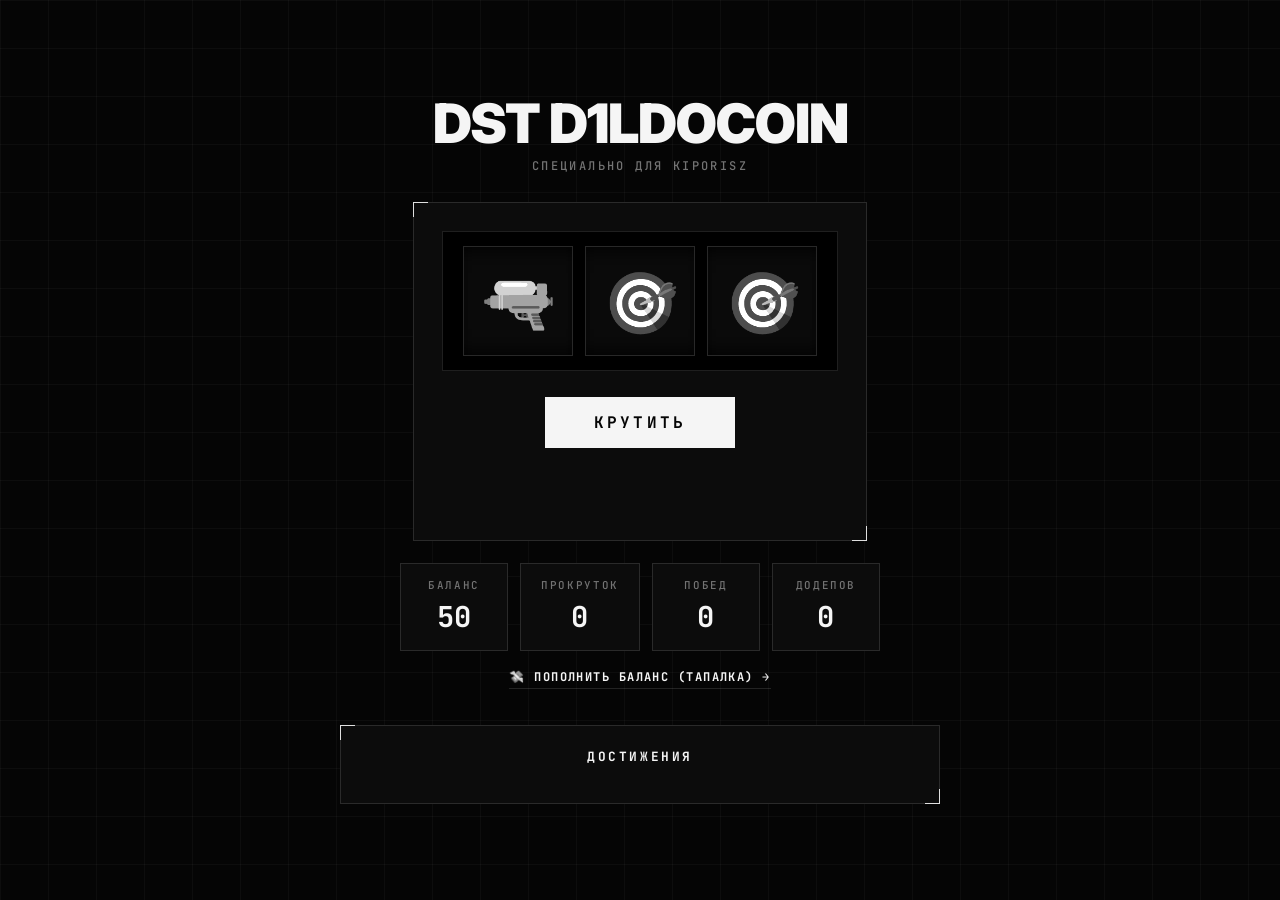
==== commit 5eb206b2: "Add files via upload" ====
--- a/index.html
+++ b/index.html
@@ -1,438 +1,332 @@
- <!DOCTYPE html>
+<!DOCTYPE html>
 <html lang="ru">
 <head>
 <meta charset="UTF-8">
 <meta name="viewport" content="width=device-width, initial-scale=1.0">
-<title>D1LDONS TEAM | CS2</title>
-<meta name="theme-color" content="#000000">
-<link rel="icon" href="image.png">
-<script>
-(function () {
-  var d = document.documentElement, n = navigator, c = n.connection || {};
-  d.className += ' js';
-  // «Облегчённый» режим: телефоны, сенсорные экраны, слабые устройства, экономия трафика
-  var lite = (window.matchMedia && matchMedia('(pointer:coarse)').matches) || window.innerWidth <= 860 ||
-    (n.deviceMemory && n.deviceMemory <= 4) || (n.hardwareConcurrency && n.hardwareConcurrency <= 4) || c.saveData;
-  if (lite) d.className += ' lite';
-})();
-</script>
-
-<!-- SEO -->
-<meta name="google-site-verification" content="IWuz9sOUUEmOnU_aYL1xTTpv0neCDigroC9-tilS-Aw">
-<meta name="description" content="D1LDONS TEAM — любительская CS2 команда из России. Состав, статистика сезона, лучшие моменты с карт.">
-<meta name="keywords" content="D1LDONS, d1ldons team, CS2, команда, roster, faceit, counter-strike 2, esports">
-<meta name="robots" content="index, follow">
-<link rel="canonical" href="https://d1ldonsteam.github.io/">
-
-<!-- Open Graph -->
-<meta property="og:type" content="website">
-<meta property="og:title" content="D1LDONS TEAM | CS2">
-<meta property="og:description" content="Официальный сайт D1LDONS TEAM — состав, статистика и лучшие моменты.">
-<meta property="og:url" content="https://d1ldonsteam.github.io/">
-<meta property="og:image" content="https://d1ldonsteam.github.io/image.png">
-<meta property="og:locale" content="ru_RU">
-
-<!-- Twitter Card -->
-<meta name="twitter:card" content="summary">
-<meta name="twitter:title" content="D1LDONS TEAM | CS2">
-<meta name="twitter:description" content="Официальный сайт D1LDONS TEAM — состав, статистика и лучшие моменты.">
+<title>DST CASINO</title>
 
 <link rel="preconnect" href="https://fonts.googleapis.com">
 <link rel="preconnect" href="https://fonts.gstatic.com" crossorigin>
-<link href="https://fonts.googleapis.com/css2?family=Inter:wght@400;500;700&family=JetBrains+Mono:wght@400;500;700&family=Oswald:wght@500;700&display=swap" rel="stylesheet">
-<link rel="stylesheet" href="style.css?v=2.4">
-<link rel="stylesheet" href="theme.css?v=2.4">
-<link rel="stylesheet" href="enhancements.css?v=2.6">
-<link rel="stylesheet" href="pause.css?v=1.0">
+<link href="https://fonts.googleapis.com/css2?family=Inter:wght@500;600;800;900&family=JetBrains+Mono:wght@400;500;700&display=swap" rel="stylesheet">
+<link rel="stylesheet" href="style.css">
 </head>
+
 <body>
 
-<!-- PAGE LOADER -->
-<div class="page-loader" id="pageLoader">
-  <div class="loader-inner">
-    <img src="image.png" alt="" class="loader-logo" width="56" height="56">
-    <div class="loader-bar"><div class="loader-fill"></div></div>
-    <div class="loader-text">Загрузка</div>
-  </div>
+<h1>DST D1LDOCOIN</h1>
+<div class="subtitle">Специально для Kiporisz</div>
+
+<div class="casino-machine" id="machine">
+    <div class="slot" id="slot">
+        <div class="reel"><div class="reel-inner" id="r1"></div></div>
+        <div class="reel"><div class="reel-inner" id="r2"></div></div>
+        <div class="reel"><div class="reel-inner" id="r3"></div></div>
+    </div>
+
+    <button id="spinBtn" onclick="spin()">Крутить</button>
+    <div id="result"></div>
 </div>
 
-<div class="sky" aria-hidden="true">
-  <canvas class="sky-plasma" id="plasmaCanvas"></canvas>
-  <span class="sky-tint"></span>
+<div class="panel">
+    <p>Баланс <span id="balance">0</span></p>
+    <p>Прокруток <span id="spins">0</span></p>
+    <p>Побед <span id="wins">0</span></p>
+    <p>Додепов <span id="almost">0</span></p>
 </div>
 
-<div class="bg-blur" aria-hidden="true"><i></i><i></i><i></i></div>
-
-<div class="scroll-progress" id="scrollProgress"></div>
-
-<header>
-  <nav class="wrap">
-    <a class="brand" href="#top">
-      <img src="image.png" alt="D1LDONS TEAM logo">
-      <span class="shiny-text">D1LDONS</span>
-    </a>
-    <div class="navlinks" id="navlinks">
-      <a href="#about">О команде</a>
-      <a href="#stats">Статистика</a>
-      <a href="#results">Результаты</a>
-      <a href="#roster">Состав</a>
-      <a href="#gallery">Галерея</a>
-      <a href="#support">Поддержка</a>
-    </div>
-    <div class="header-actions">
-      <button class="sfx-pill" id="sfxToggle" type="button" aria-pressed="false" title="Переключить звуковые эффекты">SFX: OFF</button>
-      <a class="nav-pill" href="https://t.me/DLST_Esport" target="_blank" rel="noopener">Contact</a>
-    </div>
-    <button class="burger" id="burgerBtn" type="button" aria-label="Открыть меню" aria-expanded="false" aria-controls="navlinks">
-      <span></span><span></span><span></span>
-    </button>
-  </nav>
-</header>
-
-<section class="hero" id="top">
-  <div class="wrap hero-grid">
-    <div class="reveal">
-      <div class="hero-badge"><span class="badge-dot"></span> <span class="shiny-text">SEASON ACTIVE · MATCH READY</span></div>
-      <span class="eyebrow">Counter-Strike 2 · Roster</span>
-      <h1 class="hero-title"><span class="line"><span>D1LDONS</span></span><span class="line"><span>TEAM</span></span></h1>
-      <p class="sub">Любительская CS2-команда из России: пять игроков, Premier и FACEIT.</p>
-      <div class="cta-row">
-        <a class="btn btn-primary" href="#results">Результаты сезона</a>
-        <a class="btn btn-ghost" href="#roster">Состав команды</a>
-      </div>
-    </div>
-    <ul class="hero-meta reveal">
-      <li>— Команда: <b>D1LDONS TEAM</b></li>
-      <li>— Дисциплина: <b>Counter-Strike 2</b></li>
-      <li>— Сезон: <b>Premier S4 · FACEIT S8</b></li>
-      <li>— Состав: <b>5 игроков</b></li>
-      <li>— Время: <b><span id="clock">--:--</span> MSK</b></li>
-      <li><a class="btn btn-ghost" href="https://t.me/DLST_Esport" target="_blank" rel="noopener">Contact us</a></li>
-    </ul>
-  </div>
-</section>
-
-<div class="ticker-outer" aria-label="Ключевые факты о команде">
-  <div class="ticker-track">
-    <span class="tick-item"><span class="tag">PREMIER</span> Сезон 4 · 647 матчей · win rate 51% · K/D 0.98</span>
-    <span class="tick-item"><span class="tag">FACEIT</span> Сезон 8 · 87 матчей · win rate 65.5% · ADR 76.5</span>
-    <span class="tick-item"><span class="tag">СОСТАВ</span> 5 игроков</span>
-    <span class="tick-item"><span class="tag">ЦЕЛЬ</span> Региональные турниры в 2026</span>
-    <span class="tick-item"><span class="tag">PREMIER</span> Сезон 4 · 647 матчей · win rate 51% · K/D 0.98</span>
-    <span class="tick-item"><span class="tag">FACEIT</span> Сезон 8 · 87 матчей · win rate 65.5% · ADR 76.5</span>
-    <span class="tick-item"><span class="tag">СОСТАВ</span> 5 игроков</span>
-    <span class="tick-item"><span class="tag">ЦЕЛЬ</span> Региональные турниры в 2026</span>
-  </div>
+<a href="tap.html" id="topupLink" class="topup-link">💸 Пополнить баланс (тапалка) →</a>
+
+<div class="achievements-container">
+    <h3>Достижения</h3>
+    <div id="achievements"></div>
 </div>
 
-<section id="about">
-  <div class="wrap">
-    <div class="head reveal">
-      <span class="eyebrow">01 / О команде</span>
-      <h2>О команде</h2>
-      
-    </div>
-    <div class="about-grid reveal-group">
-      <div class="about-panel panel reveal-item">
-        <p>D1LDONS TEAM — любительская CS2-команда из России. Играем через давление на ранних этапах карты и работу в закрытых позициях.</p>
-        <ul class="about-list">
-          <li>Игровой стиль</li>
-          <li>Командная химия</li>
-          <li>Контроль карт</li>
-          <li>Работа в клинче</li>
-        </ul>
-      </div>
-      <div class="about-card panel reveal-item">
-        <div class="mini-label">Основная цель</div>
-        <h3>2026</h3>
-        <p>Не закрыться до следующего понедельника.</p>
-      </div>
-    </div>
-  </div>
-</section>
-
-<section id="stats">
-  <div class="wrap">
-    <div class="head reveal">
-      <span class="eyebrow">02 / CS2 Premier · Сезон 4</span>
-      <h2>Статистика</h2>
-      
-    </div>
-    <div class="stat-grid reveal-group">
-      <div class="stat-card reveal-item">
-        <div class="num" data-target="51" data-decimals="0" data-suffix="%">51%</div>
-        <div class="lbl">Средний Win rate</div>
-      </div>
-      <div class="stat-card reveal-item">
-        <div class="num" data-target="0.98" data-decimals="2">0.98</div>
-        <div class="lbl">Средний K/D</div>
-      </div>
-      <div class="stat-card reveal-item">
-        <div class="num" data-target="647" data-decimals="0">647</div>
-        <div class="lbl">Матчей сыграно</div>
-      </div>
-      <div class="stat-card reveal-item">
-        <div class="num" data-target="10063" data-decimals="0" data-grouped="true">10&nbsp;063</div>
-        <div class="lbl">Средний пик рейтинга</div>
-      </div>
-    </div>
-    <p class="stat-note">Данные — CS2 Premier, Сезон 4, весь основной состав.</p>
-  </div>
-</section>
-
-<section id="faceit-stats">
-  <div class="wrap">
-    <div class="head reveal">
-      <span class="eyebrow">03 / FACEIT · Сезон 8</span>
-      <h2>FACEIT</h2>
-      
-    </div>
-    <div class="stat-grid reveal-group">
-      <div class="stat-card reveal-item">
-        <div class="num" data-target="65.5" data-decimals="1" data-suffix="%">65.5%</div>
-        <div class="lbl">Средний Win rate</div>
-      </div>
-      <div class="stat-card reveal-item">
-        <div class="num" data-target="1.04" data-decimals="2">1.04</div>
-        <div class="lbl">Средний K/D</div>
-      </div>
-      <div class="stat-card reveal-item">
-        <div class="num" data-target="87" data-decimals="0">87</div>
-        <div class="lbl">Матчей сыграно</div>
-      </div>
-      <div class="stat-card reveal-item">
-        <div class="num" data-target="76.5" data-decimals="1">76.5</div>
-        <div class="lbl">Средний ADR</div>
-      </div>
-    </div>
-    <p class="stat-note">Данные — FACEIT, Сезон 8. Win rate и K/D — среднее по Hell7Staf и От4Им.</p>
-  </div>
-</section>
-
-<section id="results">
-  <div class="wrap">
-    <div class="head reveal">
-      <span class="eyebrow">04 / Результаты</span>
-      <h2>Результаты</h2>
-      
-    </div>
-    <div class="results-grid reveal-group">
-      <div class="result-card reveal-item">
-        <div class="mini-label">CS2 Premier</div>
-        <h3>51%</h3>
-        <p>Средний win rate в CS2 Premier, сезон 4.</p>
-      </div>
-      <div class="result-card reveal-item">
-        <div class="mini-label">Региональные турниры</div>
-        <h3>3</h3>
-        <p>Плановые участия в отборочных и открытых локальных соревнованиях.</p>
-      </div>
-      <div class="result-card reveal-item">
-        <div class="mini-label">Командная работа</div>
-        <h3>100%</h3>
-        <p>Фокус на синхронизации пятёрки, роли и принятии решений в ключевых раундах.</p>
-      </div>
-    </div>
-  </div>
-</section>
-
-<section id="road">
-  <div class="wrap">
-    <div class="head reveal">
-      <span class="eyebrow">05 / Планы команды</span>
-      <h2>Цели</h2>
-      
-    </div>
-    <div class="timeline reveal-group">
-      <div class="tl-item reveal-item">
-        <div class="tl-marker">01</div>
-        <div class="tl-content">
-          <h3>Усилить стабильность в ранних раундах</h3>
-          <p>Сокращать колебания в старте карты и переводить больше матчей в привычный темп игры команды.</p>
-        </div>
-      </div>
-      <div class="tl-item reveal-item">
-        <div class="tl-marker">02</div>
-        <div class="tl-content">
-          <h3>Поднять эффективность в турнирах</h3>
-          <p>Стабилизировать результаты в соревновательной среде и повышать качество закрытия ключевых серий.</p>
-        </div>
-      </div>
-      <div class="tl-item reveal-item">
-        <div class="tl-marker">03</div>
-        <div class="tl-content">
-          <h3>Расширить сообщество и партнёрства</h3>
-          <p>Развивать Telegram, Steam-группу и взаимодействие с сообществом, спонсорами и партнёрами.</p>
-        </div>
-      </div>
-    </div>
-  </div>
-</section>
-
-<section id="roster">
-  <span id="online" aria-hidden="true"></span>
-  <div class="wrap">
-    <div class="head reveal">
-      <span class="eyebrow">06 / Основной состав · Сейчас в сети</span>
-      <h2>Состав</h2>
-      
-    </div>
-
-    <div class="car-tabs" id="carTabs" role="group" aria-label="Быстрый выбор игрока"></div>
-
-    <div class="stage" id="stage" aria-roledescription="карусель" aria-label="Карточки игроков">
-      <noscript><div class="panel">Для просмотра карточек игроков включите JavaScript.</div></noscript>
-    </div>
-
-    <div class="car-ui">
-      <button class="car-btn" id="carPrev" type="button">← Пред. игрок</button>
-      <span class="car-count" id="carCount">01 / 05</span>
-      <button class="car-btn" id="carNext" type="button">След. игрок →</button>
-    </div>
-    <div class="sr-only" id="carLive" aria-live="polite"></div>
-  </div>
-</section>
-
-<section id="gallery">
-  <span id="highlights" aria-hidden="true"></span>
-  <div class="wrap">
-    <div class="head reveal">
-      <span class="eyebrow">07 / Галерея</span>
-      <h2>Галерея</h2>
-      <!-- gallery-subtitle-removed  клипы и скрины  -->
-    </div>
-
-    <!--
-      Как добавить скриншот: скопируйте блок <div class="reveal-item">…</div> ниже, поставьте
-      data-type="image", в data-src укажите файл, в <img class="gal-thumb"> — тот же файл
-      (тег <video class="gal-preview"> для картинки удалите). Клип: data-type="video", data-src="файл.mp4",
-      data-poster="постер.jpg".
-    -->
-    <div class="gal-grid reveal-group">
-
-      <div class="reveal-item">
-        <button class="gal-item" type="button" data-type="video" data-src="video_1.mp4" data-poster="clip1-poster.jpg" data-title="От4Им: AWP Triple kill" data-meta="Inferno · 2026" aria-label="Открыть клип: От4Им, AWP Triple kill">
-          <img class="gal-thumb" src="clip1-poster.jpg" alt="" loading="lazy">
-          <video class="gal-preview" src="video_1.mp4" muted loop playsinline preload="none" tabindex="-1" aria-hidden="true"></video>
-          <span class="gal-badge">CLIP</span>
-          <span class="gal-icon"><svg viewBox="0 0 24 24" aria-hidden="true"><path d="M8 5v14l11-7z"/></svg></span>
-          <span class="gal-cap">
-            <b class="gal-moment">Triple Kill</b>
-            <span class="gal-name">От4Им</span>
-            <span class="gal-meta">Inferno · 2026</span>
-          </span>
-          <i class="gal-bar"></i>
-        </button>
-      </div>
-
-      <div class="reveal-item">
-        <button class="gal-item" type="button" data-type="video" data-src="video_2.mp4" data-poster="clip2-poster.jpg" data-title="Kiporiss: Quadro kill" data-meta="Dust II · 2026" aria-label="Открыть клип: Kiporiss, Quadro kill">
-          <img class="gal-thumb" src="clip2-poster.jpg" alt="" loading="lazy">
-          <video class="gal-preview" src="video_2.mp4" muted loop playsinline preload="none" tabindex="-1" aria-hidden="true"></video>
-          <span class="gal-badge">CLIP</span>
-          <span class="gal-icon"><svg viewBox="0 0 24 24" aria-hidden="true"><path d="M8 5v14l11-7z"/></svg></span>
-          <span class="gal-cap">
-            <b class="gal-moment">Quadro Kill</b>
-            <span class="gal-name">Kiporiss</span>
-            <span class="gal-meta">Dust II · 2026</span>
-          </span>
-          <i class="gal-bar"></i>
-        </button>
-      </div>
-
-      <div class="reveal-item">
-        <button class="gal-item" type="button" data-type="video" data-src="video_3.mp4" data-poster="clip3-poster.jpg" data-title="Hell7Staf: Ace" data-meta="Anubis · 2026" aria-label="Открыть клип: Hell7Staf, Ace">
-          <img class="gal-thumb" src="clip3-poster.jpg" alt="" loading="lazy">
-          <video class="gal-preview" src="video_3.mp4" muted loop playsinline preload="none" tabindex="-1" aria-hidden="true"></video>
-          <span class="gal-badge">CLIP</span>
-          <span class="gal-icon"><svg viewBox="0 0 24 24" aria-hidden="true"><path d="M8 5v14l11-7z"/></svg></span>
-          <span class="gal-cap">
-            <b class="gal-moment">Ace</b>
-            <span class="gal-name">Hell7Staf</span>
-            <span class="gal-meta">Anubis · 2026</span>
-          </span>
-          <i class="gal-bar"></i>
-        </button>
-      </div>
-
-    </div>
-  </div>
-</section>
-
-<section id="support">
-  <div class="wrap">
-    <div class="head reveal">
-      <span class="eyebrow">08 / Поддержка</span>
-      <h2>Поддержка</h2>
-      
-    </div>
-    <div class="support-grid reveal-group">
-      <div class="support-card reveal-item">
-        <div class="mini-label">Партнёрство</div>
-        <h3>Стать спонсором</h3>
-        <p>Поддержка команды и участие в развитии esports-бренда через события, медиа и продвижение.</p>
-        <a class="meta" href="https://t.me/boost/DLST_Esport" target="_blank" rel="noopener">Contact</a>
-      </div>
-      <div class="support-card reveal-item">
-        <div class="mini-label">Сообщество</div>
-        <h3>Следить за новостями</h3>
-        <p>Свежие анонсы, матчи, новости состава и результаты — в Telegram и Steam-группе команды.</p>
-        <a class="meta" href="https://t.me/DLST_Esport" target="_blank" rel="noopener">Official channels</a>
-      </div>
-      <div class="support-card reveal-item">
-        <div class="mini-label">Мерч</div>
-        <h3>Поддержать команду</h3>
-        <p>Поддержка клуба помогает развивать команду, инфраструктуру и участие в турнирах.</p>
-        <a class="meta" href="https://d1ldonsteam.github.io/DST-CASINO/" target="_blank" rel="noopener">Support us</a>
-      </div>
-    </div>
-  </div>
-</section>
-
-<footer>
-  <div class="wrap">
-    © 2026 D1LDONS TEAM. Все права защищены. · Дизайн и разработка: <strong>Hell7staf &amp; От4Им</strong>
-  </div>
-</footer>
-
-<!-- BACK TO TOP -->
-<button class="back-to-top" id="backToTop" type="button" aria-label="Наверх">
-  <svg viewBox="0 0 24 24" aria-hidden="true"><path d="M12 4l-8 8h5v8h6v-8h5z"/></svg>
-</button>
+<div class="flash-overlay" id="flashOverlay"></div>
+
+<audio id="spinSound" src="spin.mp3"></audio>
+<audio id="winSound" src="win.mp3"></audio>
+<audio id="loseSound" src="lose.mp3"></audio>
+<audio id="almostSound" src="almost.mp4"></audio>
 
 <script>
-(function () {
-  var n = document.getElementById('clock');
-  if (!n) return;
-  function tick() {
+// ---------- Символы (CS2-тематика, нож — редкий) ----------
+const symbolPool = [
+    { emoji: "🔫", weight: 28 },
+    { emoji: "🎯", weight: 28 },
+    { emoji: "💣", weight: 22 },
+    { emoji: "☠️", weight: 17 },
+    { emoji: "🔪", weight: 5 }
+];
+const RARE_SYMBOL = "🔪";
+const allSymbols = symbolPool.map(s => s.emoji);
+const reels = ["r1", "r2", "r3"];
+const STRIP_LENGTH = 24;
+const SPIN_COST = 10;
+const BALANCE_KEY = "dstCasinoBalance";
+const START_BALANCE = 50;
+const CONFETTI_COLORS = ["#ffffff", "#f5f5f5", "#a3a3a3", "#737373"];
+
+let spinning = false;
+
+function loadBalance() {
     try {
-      n.textContent = new Intl.DateTimeFormat('ru-RU', { hour: '2-digit', minute: '2-digit', timeZone: 'Europe/Moscow' }).format(new Date());
-    } catch (e) { n.textContent = '--:--'; }
-  }
-  tick();
-  setInterval(tick, 15000);
-})();
+        const saved = localStorage.getItem(BALANCE_KEY);
+        if (saved === null) {
+            localStorage.setItem(BALANCE_KEY, START_BALANCE);
+            return START_BALANCE;
+        }
+        return parseInt(saved, 10) || 0;
+    } catch (e) {
+        return START_BALANCE;
+    }
+}
+
+function saveBalance(value) {
+    try { localStorage.setItem(BALANCE_KEY, value); } catch (e) {}
+}
+
+let balance = loadBalance();
+
+let stats = {
+    spins: 0,
+    wins: 0,
+    almost: 0,
+    symbolsSeen: new Set(),
+    achievements: new Set()
+};
+
+const spinSound = document.getElementById("spinSound");
+const winSound = document.getElementById("winSound");
+const loseSound = document.getElementById("loseSound");
+const almostSound = document.getElementById("almostSound");
+const machine = document.getElementById("machine");
+const slotEl = document.getElementById("slot");
+const resultEl = document.getElementById("result");
+const spinBtn = document.getElementById("spinBtn");
+const flashOverlay = document.getElementById("flashOverlay");
+const balanceEl = document.getElementById("balance");
+const topupLink = document.getElementById("topupLink");
+
+function stopAllSounds() {
+    [spinSound, winSound, loseSound, almostSound].forEach(s => {
+        s.pause();
+        s.currentTime = 0;
+    });
+}
+
+function weightedRandomSymbol() {
+    const total = symbolPool.reduce((sum, s) => sum + s.weight, 0);
+    let r = Math.random() * total;
+    for (const s of symbolPool) {
+        if (r < s.weight) return s.emoji;
+        r -= s.weight;
+    }
+    return symbolPool[0].emoji;
+}
+
+// Начальное заполнение барабанов до первого клика
+reels.forEach(id => {
+    const reel = document.getElementById(id);
+    reel.innerHTML = `<div class="symbol">${weightedRandomSymbol()}</div>`;
+});
+
+updateBalanceUI();
+
+// Синхронизация баланса с тапалкой (другая вкладка / возврат назад / возврат фокуса)
+function refreshBalance() {
+    if (spinning) return;
+    const fresh = loadBalance();
+    if (fresh !== balance) {
+        balance = fresh;
+        updateBalanceUI();
+    }
+}
+window.addEventListener("storage", e => { if (e.key === BALANCE_KEY) refreshBalance(); });
+window.addEventListener("pageshow", refreshBalance);
+window.addEventListener("focus", refreshBalance);
+document.addEventListener("visibilitychange", () => { if (!document.hidden) refreshBalance(); });
+
+function buildAndAnimateReel(id, finalSymbol, index) {
+    const reelInner = document.getElementById(id);
+
+    const strip = [];
+    for (let i = 0; i < STRIP_LENGTH - 1; i++) strip.push(weightedRandomSymbol());
+    strip.push(finalSymbol);
+
+    reelInner.style.transition = "none";
+    reelInner.style.transform = "translateY(0)";
+    reelInner.innerHTML = strip.map(s => `<div class="symbol">${s}</div>`).join("");
+
+    // форсируем reflow, чтобы transition применился к новой прокрутке
+    void reelInner.offsetHeight;
+
+    const duration = 1200 + index * 450;
+    // проценты считаются от высоты ленты, поэтому размер барабана (адаптив) не важен
+    const finalOffsetPct = (STRIP_LENGTH - 1) / STRIP_LENGTH * 100;
+
+    requestAnimationFrame(() => {
+        reelInner.style.transition = `transform ${duration}ms cubic-bezier(0.12,0.85,0.28,1)`;
+        reelInner.style.transform = `translateY(-${finalOffsetPct}%)`;
+    });
+
+    return duration;
+}
+
+function spin() {
+    if (spinning) return;
+    balance = loadBalance();
+    updateBalanceUI();
+    if (balance < SPIN_COST) {
+        resultEl.textContent = "😬 Недостаточно D1LDOCOIN — иди тапай";
+        resultEl.className = "lose";
+        return;
+    }
+
+    spinning = true;
+    spinBtn.disabled = true;
+
+    balance -= SPIN_COST;
+    saveBalance(balance);
+    updateBalanceUI();
+
+    resultEl.textContent = "";
+    resultEl.className = "";
+
+    stopAllSounds();
+    if (spinSound.readyState >= 2) spinSound.play().catch(() => {});
+
+    stats.spins++;
+    updateStats();
+
+    const finals = [weightedRandomSymbol(), weightedRandomSymbol(), weightedRandomSymbol()];
+    let maxDuration = 0;
+    reels.forEach((id, index) => {
+        const d = buildAndAnimateReel(id, finals[index], index);
+        if (d > maxDuration) maxDuration = d;
+    });
+
+    setTimeout(() => {
+        checkResult(finals);
+        spinning = false;
+        spinBtn.disabled = balance < SPIN_COST;
+    }, maxDuration + 150);
+}
+
+function updateBalanceUI() {
+    balanceEl.textContent = balance;
+    const low = balance < SPIN_COST;
+    topupLink.classList.toggle("urgent", low);
+    spinBtn.disabled = spinning ? true : low;
+}
+
+function flashScreen(kind) {
+    flashOverlay.className = "flash-overlay " + kind + " active";
+    setTimeout(() => { flashOverlay.className = "flash-overlay " + kind; }, 160);
+}
+
+function launchConfetti(count, colors) {
+    for (let i = 0; i < count; i++) {
+        const piece = document.createElement("div");
+        piece.className = "confetti-piece";
+        piece.style.left = Math.random() * 100 + "vw";
+        piece.style.background = colors[Math.floor(Math.random() * colors.length)];
+        piece.style.animationDuration = (1.6 + Math.random() * 1.2) + "s";
+        piece.style.transform = `rotate(${Math.random() * 360}deg)`;
+        document.body.appendChild(piece);
+        setTimeout(() => piece.remove(), 3000);
+    }
+}
+
+function changeBalance(delta, label) {
+    balance = loadBalance() + delta;
+    if (balance < 0) balance = 0;
+    saveBalance(balance);
+    updateBalanceUI();
+
+    // Всплывающий текст +50 / -5 / +1000 (стили в style.css)
+    const sign = delta > 0 ? "+" : "";
+    const popup = document.createElement("div");
+    popup.className = "balance-popup " + (delta > 0 ? "plus" : "minus");
+    popup.textContent = sign + delta + " D1LDOCOIN";
+    document.body.appendChild(popup);
+    setTimeout(() => popup.remove(), 1400);
+}
+
+function checkResult(finals) {
+    const [r1, r2, r3] = finals;
+    spinSound.pause();
+
+    finals.forEach(f => stats.symbolsSeen.add(f));
+
+    if (r1 === r2 && r2 === r3) {
+        stats.wins++;
+        const isRare = r1 === RARE_SYMBOL;
+
+        if (isRare) {
+            changeBalance(1000, "РЕДКИЙ ДЖЕКПОТ");
+            resultEl.textContent = "🔪 РЕДКИЙ ДЖЕКПОТ! +1000 🪙";
+            resultEl.className = "knife-jackpot";
+            flashScreen("knife");
+            machine.classList.add("shake");
+            setTimeout(() => machine.classList.remove("shake"), 500);
+            launchConfetti(70, CONFETTI_COLORS);
+            if (winSound.readyState >= 2) winSound.play();
+        } else {
+            changeBalance(50, "ДЖЕКПОТ");
+            resultEl.textContent = "🎉 ДЖЕКПОТ! +50 🪙";
+            resultEl.className = "jackpot";
+            flashScreen("jackpot");
+            launchConfetti(40, CONFETTI_COLORS);
+            if (winSound.readyState >= 2) winSound.play();
+        }
+    } else if (r1 === r2 || r2 === r3 || r1 === r3) {
+        stats.almost++;
+        resultEl.textContent = "👍 Блять!";
+        resultEl.className = "almost";
+        slotEl.classList.add("almost-flash");
+        setTimeout(() => slotEl.classList.remove("almost-flash"), 800);
+        if (almostSound.readyState >= 2) almostSound.play();
+    } else {
+        changeBalance(-5, "ДОДЕП");
+        resultEl.textContent = "😢 Требуется додеп  -5 🪙";
+        resultEl.className = "lose";
+        if (loseSound.readyState >= 2) loseSound.play();
+    }
+
+    updateStats();
+    checkAchievements();
+}
+
+function updateStats() {
+    document.getElementById("spins").textContent = stats.spins;
+    document.getElementById("wins").textContent = stats.wins;
+    document.getElementById("almost").textContent = stats.almost;
+}
+
+function unlock(name) {
+    if (!stats.achievements.has(name)) {
+        stats.achievements.add(name);
+        const div = document.createElement("div");
+        div.className = "achievement-badge";
+        div.textContent = "🏆 " + name;
+        document.getElementById("achievements").appendChild(div);
+    }
+}
+
+function checkAchievements() {
+    if (stats.spins >= 10) unlock("Сделать 10 прокруток");
+    if (stats.spins >= 50) unlock("Игроман 😄 (50 прокруток)");
+    if (stats.wins >= 1) unlock("еееесть блять (1 победа)");
+    if (stats.wins >= 5) unlock("Везунчик!");
+    if (stats.almost >= 5) unlock("Почти-ДОДЕП...");
+    if (stats.symbolsSeen.size === allSymbols.length) unlock("Коллекционер арсенала 🔫");
+    if (stats.almost >= 1000) unlock("Король додэпа (больше 1000 додепов)");
+    if (stats.wins >= 67) unlock("ъэ 67 хэхъэ  (победа побед👀)");
+    if (stats.spins >= 1) unlock("Начало лудоприключения");
+    if (stats.spins >= 10000) unlock("Квартира админа в центре москвы♿ (10000 прокруток)");
+    if (stats.spins >= 1) unlock("Ебать ты пень🪵 (случайности не случайны)");
+}
 </script>
-<script>
-/* Размытый фон появляется плавно по мере прокрутки первого экрана */
-(function () {
-  var root = document.querySelector('.bg-blur') || document.documentElement, ticking = false;
-  function update() {
-    ticking = false;
-    var s = Math.min(1, Math.max(0, window.scrollY / (window.innerHeight * 0.9)));
-    root.style.setProperty('--s', s.toFixed(3));
-  }
-  function onScroll() {
-    if (!ticking) { ticking = true; requestAnimationFrame(update); }
-  }
-  window.addEventListener('scroll', onScroll, { passive: true });
-  window.addEventListener('resize', onScroll);
-  update();
-})();
-</script>
-<script src="pause.js?v=1.2"></script>
-<script src="plasma.js?v=2.6"></script>
-<script src="app.js?v=2.6"></script>
-<script src="effects.js?v=2.6"></script>
+
 </body>
 </html>
--- a/style.css
+++ b/style.css
@@ -1,503 +1,416 @@
-/* ==========================================================
-   D1LDONS TEAM — Monochrome redesign
-   Палитра строго Ч/Б. Шрифты: Inter + JetBrains Mono.
-   ========================================================== */
-
-:root{
-  --bg:#050505;
-  --card:#0c0c0c;
-  --fg:#f5f5f5;
-  --white:#ffffff;
-  --muted:#737373;
-  --soft:#a3a3a3;
-  --line:rgba(255,255,255,.12);
-  --line-strong:rgba(255,255,255,.85);
-  --ease:cubic-bezier(.16,1,.3,1);
-  --sans:'Inter',system-ui,-apple-system,'Segoe UI',Roboto,Arial,sans-serif;
-  --mono:'JetBrains Mono',ui-monospace,SFMono-Regular,Menlo,Consolas,monospace;
-  --nav-h:64px;
-}
-
-*{ margin:0; padding:0; box-sizing:border-box; }
-
-html{
-  background:var(--bg);
-  scroll-behavior:smooth;
-  scroll-padding-top:calc(var(--nav-h) + 12px);
-  color-scheme:dark;
-}
-body{
-  background:var(--bg);
-  color:var(--fg);
-  font-family:var(--sans);
-  font-weight:400;
-  line-height:1.5;
-  overflow-x:hidden;
-  -webkit-font-smoothing:antialiased;
-}
-::selection{ background:var(--fg); color:var(--bg); }
-
-a{ color:inherit; text-decoration:none; }
-img{ max-width:100%; display:block; }
-button{ font:inherit; color:inherit; background:none; border:0; cursor:pointer; }
-a:focus-visible, button:focus-visible{ outline:2px solid var(--white); outline-offset:3px; }
-
-.wrap{ max-width:1180px; margin:0 auto; padding:0 24px; }
-section{ padding:110px 0; position:relative; }
-
-h1,h2,h3{
-  font-family:var(--sans);
-  font-weight:900;
-  text-transform:uppercase;
-  letter-spacing:-.03em;
-  line-height:.95;
-}
-
-.eyebrow{
-  font-family:var(--mono);
-  font-weight:500;
-  font-size:12px;
-  letter-spacing:.22em;
-  text-transform:uppercase;
-  color:var(--muted);
-  display:inline-block;
-}
-.eyebrow::before{ content:'// '; color:var(--fg); }
-
-.head{ margin-bottom:52px; }
-.head h2{ font-size:clamp(36px,6vw,72px); margin-top:12px; }
-
-/* ---------- SCROLL PROGRESS ---------- */
-.scroll-progress{
-  position:fixed; top:0; left:0; height:2px; width:0%; z-index:200;
-  background:var(--white);
-}
-
-/* ---------- NAV ---------- */
-header{
-  position:fixed; top:0; left:0; right:0; z-index:100;
-  background:rgba(5,5,5,.82); backdrop-filter:blur(10px); -webkit-backdrop-filter:blur(10px);
-  border-bottom:1px solid var(--line);
-}
-nav.wrap{ display:flex; align-items:center; justify-content:space-between; height:var(--nav-h); }
-.brand{ display:flex; align-items:center; gap:12px; }
-.brand img{ height:32px; width:32px; object-fit:cover; filter:grayscale(100%) contrast(125%); border:1px solid var(--line); }
-.brand span{ font-weight:900; font-size:18px; letter-spacing:.04em; text-transform:uppercase; }
-.navlinks{ display:flex; gap:30px; font-family:var(--mono); font-size:12px; letter-spacing:.1em; text-transform:uppercase; }
-.navlinks a{ color:var(--muted); transition:color .3s var(--ease); position:relative; padding:4px 0; }
-.navlinks a::after{
-  content:''; position:absolute; left:0; bottom:-2px; height:1px; width:0; background:var(--fg);
-  transition:width .4s var(--ease);
-}
-.navlinks a:hover, .navlinks a.active{ color:var(--fg); }
-.navlinks a:hover::after, .navlinks a.active::after{ width:100%; }
-
-.burger{
-  display:none; flex-direction:column; justify-content:center; gap:5px;
-  width:36px; height:32px; padding:0;
-}
-.burger span{ display:block; width:100%; height:2px; background:var(--fg); transition:transform .3s var(--ease), opacity .2s; }
-.burger.open span:nth-child(1){ transform:translateY(7px) rotate(45deg); }
-.burger.open span:nth-child(2){ opacity:0; }
-.burger.open span:nth-child(3){ transform:translateY(-7px) rotate(-45deg); }
-
-/* ---------- HERO ---------- */
-.hero{ padding-top:170px; padding-bottom:70px; position:relative; isolation:isolate; }
-.hero::before{
-  content:''; position:absolute; inset:0; z-index:-1;
-  background-image:
-    linear-gradient(rgba(255,255,255,.04) 1px, transparent 1px),
-    linear-gradient(90deg, rgba(255,255,255,.04) 1px, transparent 1px);
-  background-size:48px 48px;
-  -webkit-mask-image:linear-gradient(to bottom, #000, transparent 80%);
-  mask-image:linear-gradient(to bottom, #000, transparent 80%);
-}
-.hero-grid{ display:grid; grid-template-columns:1.3fr .8fr; gap:50px; align-items:center; }
-.hero h1{ font-size:clamp(44px,14vw,132px); letter-spacing:-.045em; margin-top:18px; }
-.hero .sub{ font-size:18px; color:var(--soft); max-width:500px; margin-top:24px; }
-.cta-row{ display:flex; gap:14px; margin-top:38px; flex-wrap:wrap; }
-
-.btn{
-  display:inline-flex; align-items:center; justify-content:center; gap:8px;
-  padding:16px 26px; border:1px solid var(--fg);
-  font-family:var(--mono); font-weight:700; font-size:12px; letter-spacing:.14em; text-transform:uppercase;
-  transition:background .4s var(--ease), color .4s var(--ease), border-color .4s var(--ease);
-}
-.btn-primary{ background:var(--fg); color:var(--bg); }
-.btn-primary:hover{ background:transparent; color:var(--fg); }
-.btn-ghost{ background:transparent; color:var(--fg); border-color:var(--line); }
-.btn-ghost:hover{ border-color:var(--fg); background:var(--fg); color:var(--bg); }
-
-/* Технические рамки по углам */
-.frame{ position:relative; }
-.frame::after{
-  content:''; position:absolute; inset:-1px; pointer-events:none; z-index:3;
-  background:
-    linear-gradient(var(--white),var(--white)) top left/14px 1px no-repeat,
-    linear-gradient(var(--white),var(--white)) top left/1px 14px no-repeat,
-    linear-gradient(var(--white),var(--white)) top right/14px 1px no-repeat,
-    linear-gradient(var(--white),var(--white)) top right/1px 14px no-repeat,
-    linear-gradient(var(--white),var(--white)) bottom left/14px 1px no-repeat,
-    linear-gradient(var(--white),var(--white)) bottom left/1px 14px no-repeat,
-    linear-gradient(var(--white),var(--white)) bottom right/14px 1px no-repeat,
-    linear-gradient(var(--white),var(--white)) bottom right/1px 14px no-repeat;
-}
-.hero-logo{
-  justify-self:center; width:min(340px,90%); aspect-ratio:1;
-  border:1px solid var(--line); background:var(--card);
-}
-.hero-logo img{ width:100%; height:100%; object-fit:cover; filter:grayscale(100%) contrast(125%); }
-
-/* ---------- TICKER ---------- */
-.ticker-outer{
-  border-top:1px solid var(--line); border-bottom:1px solid var(--line);
-  background:var(--card); overflow:hidden; white-space:nowrap;
-}
-.ticker-track{ display:inline-flex; gap:52px; padding:16px 0; animation:scroll 32s linear infinite; min-width:max-content; }
-.ticker-outer:hover .ticker-track{ animation-play-state:paused; }
-@keyframes scroll{ from{ transform:translateX(0); } to{ transform:translateX(-50%); } }
-.tick-item{ display:inline-flex; align-items:center; gap:10px; font-family:var(--mono); font-size:12px; letter-spacing:.06em; color:var(--soft); text-transform:uppercase; }
-.tick-item .tag{ color:var(--fg); font-weight:700; }
-.tick-item .tag::after{ content:' /'; color:var(--muted); }
-
-/* ---------- ABOUT / RESULTS / SUPPORT ---------- */
-.panel{ background:var(--card); border:1px solid var(--line); }
-.about-grid{ display:grid; grid-template-columns:1.4fr .9fr; gap:20px; align-items:stretch; }
-.about-panel{ padding:28px; }
-.about-panel p{ color:var(--soft); font-size:17px; line-height:1.7; }
-.about-list{ display:grid; grid-template-columns:repeat(2,minmax(0,1fr)); gap:10px; margin-top:24px; list-style:none; }
-.about-list li{
-  padding:12px 14px; border:1px solid var(--line);
-  font-family:var(--mono); font-size:12px; font-weight:500; letter-spacing:.1em; text-transform:uppercase;
-}
-.about-card{ padding:26px 24px; }
-.mini-label{ font-family:var(--mono); font-size:11px; letter-spacing:.18em; text-transform:uppercase; color:var(--muted); }
-.about-card h3{ font-size:72px; margin-top:12px; }
-.about-card p{ color:var(--soft); margin-top:12px; font-size:15px; }
-
-.results-grid, .support-grid{ display:grid; grid-template-columns:repeat(3,minmax(0,1fr)); gap:20px; }
-.result-card, .support-card{ padding:26px 24px; background:var(--card); border:1px solid var(--line); transition:border-color .5s var(--ease); }
-.result-card:hover, .support-card:hover{ border-color:var(--line-strong); }
-.result-card h3{ font-size:56px; margin-top:14px; }
-.result-card p, .support-card p{ color:var(--soft); margin-top:12px; font-size:15px; line-height:1.6; }
-.support-card h3{ font-size:30px; margin-top:12px; }
-.support-card .meta{
-  display:inline-block; margin-top:20px; font-family:var(--mono); font-size:12px; font-weight:700;
-  letter-spacing:.14em; text-transform:uppercase; border-bottom:1px solid var(--fg); padding-bottom:3px;
-  transition:color .3s var(--ease), border-color .3s var(--ease);
-}
-.support-card .meta:hover{ color:var(--muted); border-color:var(--muted); }
-
-/* ---------- STATS ---------- */
-.stat-grid{
-  display:grid; grid-template-columns:repeat(4,1fr); gap:1px;
-  background:var(--line); border:1px solid var(--line); overflow:hidden;
-}
-.stat-card{ background:var(--card); padding:32px 24px; transition:background .5s var(--ease); }
-.stat-card:hover{ background:#121212; }
-.stat-card .num{ font-family:var(--mono); font-weight:500; font-size:clamp(36px,4.4vw,56px); line-height:1; letter-spacing:-.04em; color:var(--white); }
-.stat-card .lbl{ margin-top:12px; color:var(--muted); font-family:var(--mono); font-size:11px; letter-spacing:.14em; text-transform:uppercase; }
-.stat-note{ margin-top:16px; font-family:var(--mono); font-size:12px; color:var(--muted); }
-
-/* ---------- GOALS TIMELINE ---------- */
-.timeline{ display:flex; flex-direction:column; gap:1px; background:var(--line); border:1px solid var(--line); overflow:hidden; }
-.tl-item{
-  display:flex; gap:26px; align-items:flex-start; background:var(--card); padding:28px;
-  transition:background .5s var(--ease), box-shadow .5s var(--ease);
-}
-.tl-item.active{ background:#121212; box-shadow:inset 2px 0 0 var(--white); }
-.tl-marker{ font-family:var(--mono); font-size:30px; font-weight:500; color:var(--muted); line-height:1; flex-shrink:0; min-width:48px; transition:color .5s var(--ease); }
-.tl-item.active .tl-marker{ color:var(--white); }
-.tl-content h3{ font-size:24px; letter-spacing:-.02em; line-height:1.1; }
-.tl-content p{ color:var(--soft); font-size:15px; margin-top:8px; max-width:640px; line-height:1.6; }
-
-/* ==========================================================
-   ROSTER — 3D CAROUSEL
-   ========================================================== */
-.car-tabs{ display:flex; justify-content:center; gap:8px; margin-bottom:24px; flex-wrap:wrap; }
-.car-tab{
-  min-width:52px; padding:10px 14px; border:1px solid var(--line);
-  font-family:var(--mono); font-size:12px; font-weight:700; letter-spacing:.1em; color:var(--muted);
-  transition:color .4s var(--ease), border-color .4s var(--ease), background .4s var(--ease);
-}
-.car-tab:hover{ color:var(--fg); border-color:var(--line-strong); }
-.car-tab[aria-current="true"]{ background:var(--fg); color:var(--bg); border-color:var(--fg); }
-
-.stage{
-  display:grid; justify-items:center; align-items:stretch;
-  perspective:1400px; overflow:hidden; padding:28px 0 36px;
-  touch-action:pan-y; position:relative;
-}
-
-.pcard{
-  --d:0; --ad:0;
-  grid-area:1 / 1;
-  width:min(420px,80vw);
-  background:var(--card); border:1px solid var(--line);
-  padding:22px; display:flex; flex-direction:column; gap:18px;
-  position:relative; cursor:pointer;
-  transform:
-    translate3d(calc(var(--d) * 74%), 0, calc(var(--ad) * -140px))
-    rotateY(calc(var(--d) * -14deg))
-    scale(calc(1 - var(--ad) * .04));
-  filter:brightness(calc(1 - var(--ad) * .5));
-  transition:
-    transform .6s var(--ease),
-    filter .6s var(--ease),
-    opacity .6s var(--ease),
-    border-color .6s var(--ease),
-    visibility 0s;
-  will-change:transform;
-  -webkit-user-select:none; user-select:none;
-}
-.pcard.is-active{ border-color:var(--line-strong); cursor:default; -webkit-user-select:auto; user-select:auto; }
-.pcard.is-far{ opacity:0; visibility:hidden; pointer-events:none; transition:transform .6s var(--ease), filter .6s var(--ease), opacity .6s var(--ease), visibility 0s .6s; }
-
-.pc-head{ display:flex; justify-content:space-between; align-items:center; gap:12px; font-family:var(--mono); font-size:12px; letter-spacing:.1em; }
-.pc-num{ color:var(--muted); font-weight:700; }
-.pc-status{ display:inline-flex; align-items:center; gap:8px; text-transform:uppercase; font-weight:700; min-width:0; }
-.pc-status .st-text{ overflow:hidden; text-overflow:ellipsis; white-space:nowrap; }
-
-.dot{ width:9px; height:9px; border-radius:50%; flex:none; display:inline-block; }
-.st-online{ color:var(--fg); }
-.st-online .dot{ background:var(--fg); }
-.st-ingame{ color:var(--white); }
-.st-ingame .dot{ background:var(--white); animation:pulse 1.8s ease-in-out infinite; }
-.st-offline{ color:var(--muted); }
-.st-offline .dot{ border:1px solid var(--muted); background:transparent; }
-.st-loading{ color:var(--muted); }
-.st-loading .dot{ border:1px dashed var(--muted); background:transparent; animation:spin 2s linear infinite; }
-@keyframes pulse{
-  0%,100%{ box-shadow:0 0 0 0 rgba(255,255,255,.7); }
-  50%{ box-shadow:0 0 0 6px rgba(255,255,255,0); }
-}
-@keyframes spin{ to{ transform:rotate(360deg); } }
-
-.pc-nick{ font-size:clamp(26px,7.4vw,42px); letter-spacing:-.035em; line-height:.95; overflow-wrap:anywhere; }
-.pc-role{ font-family:var(--mono); font-size:12px; letter-spacing:.16em; text-transform:uppercase; color:var(--muted); margin-top:-8px; }
-
-.pc-switch{ display:grid; grid-template-columns:1fr 1fr; border:1px solid var(--line); }
-.pc-switch button{
-  padding:10px 8px; font-family:var(--mono); font-size:11px; font-weight:700; letter-spacing:.12em; text-transform:uppercase;
-  color:var(--muted); transition:background .4s var(--ease), color .4s var(--ease);
-}
-.pc-switch button + button{ border-left:1px solid var(--line); }
-.pc-switch button[aria-pressed="true"]{ background:var(--fg); color:var(--bg); }
-
-.pc-views{ display:grid; }
-.pc-view{
-  grid-area:1 / 1; display:flex; flex-direction:column; gap:16px;
-  opacity:0; visibility:hidden; transform:translateY(8px);
-  transition:opacity .4s var(--ease), transform .5s var(--ease), visibility 0s .4s;
-}
-.pcard[data-view="profile"] .pc-view[data-v="profile"],
-.pcard[data-view="cfg"] .pc-view[data-v="cfg"]{
-  opacity:1; visibility:visible; transform:none; transition:opacity .4s var(--ease), transform .5s var(--ease), visibility 0s;
-}
-
-/* Фото */
-.pc-top{ display:flex; gap:16px; align-items:flex-start; }
-.pc-photo{
-  position:relative; width:104px; aspect-ratio:1; flex:none;
-  background:#111; border:1px solid var(--line); overflow:hidden;
-}
-.pc-photo img{
-  position:absolute; inset:0; width:100%; height:100%; object-fit:cover;
-  filter:grayscale(100%) contrast(125%); opacity:0; transition:opacity .5s var(--ease);
-}
-.pc-photo img.loaded{ opacity:1; }
-.pc-photo .ph-letter{
-  position:absolute; inset:0; display:flex; align-items:center; justify-content:center;
-  font-family:var(--mono); font-weight:700; font-size:40px; color:var(--muted);
-}
-.pc-photo::before{
-  content:''; position:absolute; inset:0; z-index:2; pointer-events:none;
-  background-image:
-    linear-gradient(rgba(255,255,255,.09) 1px, transparent 1px),
-    linear-gradient(90deg, rgba(255,255,255,.09) 1px, transparent 1px);
-  background-size:13px 13px;
-}
-.pc-photo::after{
-  content:''; position:absolute; inset:4px; z-index:3; pointer-events:none;
-  background:
-    linear-gradient(var(--white),var(--white)) top left/9px 1px no-repeat,
-    linear-gradient(var(--white),var(--white)) top left/1px 9px no-repeat,
-    linear-gradient(var(--white),var(--white)) top right/9px 1px no-repeat,
-    linear-gradient(var(--white),var(--white)) top right/1px 9px no-repeat,
-    linear-gradient(var(--white),var(--white)) bottom left/9px 1px no-repeat,
-    linear-gradient(var(--white),var(--white)) bottom left/1px 9px no-repeat,
-    linear-gradient(var(--white),var(--white)) bottom right/9px 1px no-repeat,
-    linear-gradient(var(--white),var(--white)) bottom right/1px 9px no-repeat;
-}
-.pc-quote{
-  font-family:var(--mono); font-size:12.5px; line-height:1.6; color:var(--soft);
-  border-left:1px solid var(--line-strong); padding-left:12px;
-}
-
-/* Блоки статистики */
-.pc-block-head{ display:flex; justify-content:space-between; align-items:baseline; gap:10px; margin-bottom:8px; }
-.pc-block-head .lbl{ font-family:var(--mono); font-size:10.5px; letter-spacing:.14em; text-transform:uppercase; color:var(--muted); }
-.pc-block-head .rating{ font-family:var(--mono); font-weight:700; font-size:20px; color:var(--white); letter-spacing:-.02em; white-space:nowrap; }
-.pc-grid3{ display:grid; grid-template-columns:repeat(3,1fr); gap:1px; background:var(--line); border:1px solid var(--line); }
-.pc-cell{ background:var(--bg); padding:10px 6px; text-align:center; min-width:0; }
-.pc-cell .v{ font-family:var(--mono); font-size:16px; font-weight:700; color:var(--fg); }
-.pc-cell .l{ font-family:var(--mono); font-size:9.5px; letter-spacing:.12em; text-transform:uppercase; color:var(--muted); margin-top:3px; }
-.pc-empty{ font-family:var(--mono); font-size:12px; color:var(--muted); border:1px dashed var(--line); padding:12px; }
-
-/* CFG */
-.cfg-list{ border:1px solid var(--line); }
-.cfg-row{ display:flex; justify-content:space-between; align-items:baseline; gap:14px; padding:11px 12px; font-family:var(--mono); font-size:12px; }
-.cfg-row + .cfg-row{ border-top:1px solid var(--line); }
-.cfg-row .k{ color:var(--muted); letter-spacing:.12em; text-transform:uppercase; font-size:10.5px; flex:none; }
-.cfg-row .v{ color:var(--fg); text-align:right; overflow-wrap:anywhere; }
-.cfg-row .v.is-empty{ color:var(--muted); }
-.xh-box{ border:1px solid var(--line); padding:12px; }
-.xh-code{
-  display:block; font-family:var(--mono); font-size:11.5px; color:var(--fg);
-  overflow-wrap:anywhere; margin:8px 0 12px; min-height:1.4em;
-}
-.xh-code.is-empty{ color:var(--muted); }
-.copy-btn{
-  width:100%; padding:10px; border:1px solid var(--fg);
-  font-family:var(--mono); font-size:11px; font-weight:700; letter-spacing:.14em; text-transform:uppercase;
-  transition:background .4s var(--ease), color .4s var(--ease), opacity .3s;
-}
-.copy-btn:hover:not(:disabled){ background:var(--fg); color:var(--bg); }
-.copy-btn:disabled{ opacity:.35; cursor:not-allowed; border-color:var(--line); }
-
-/* Подвал карточки */
-.pc-foot{ margin-top:auto; padding-top:16px; border-top:1px solid var(--line); display:flex; flex-direction:column; gap:12px; }
-.pc-weapons{ display:flex; flex-wrap:wrap; gap:6px; align-items:center; }
-.pc-weapons .lbl{ font-family:var(--mono); font-size:10.5px; letter-spacing:.14em; text-transform:uppercase; color:var(--muted); margin-right:4px; }
-.tag{ font-family:var(--mono); font-size:11px; font-weight:700; letter-spacing:.08em; text-transform:uppercase; border:1px solid var(--line-strong); padding:3px 8px; }
-.tag.is-empty{ border-color:var(--line); color:var(--muted); font-weight:500; }
-.pc-steam{
-  font-family:var(--mono); font-size:12px; font-weight:700; letter-spacing:.12em; text-transform:uppercase;
-  align-self:flex-start; border-bottom:1px solid var(--fg); padding-bottom:2px;
-  transition:color .3s var(--ease), border-color .3s var(--ease);
-}
-.pc-steam:hover{ color:var(--muted); border-color:var(--muted); }
-
-/* Управление каруселью */
-.car-ui{ display:flex; justify-content:space-between; align-items:center; gap:14px; margin-top:8px; }
-.car-btn{
-  padding:14px 22px; border:1px solid var(--line);
-  font-family:var(--mono); font-size:12px; font-weight:700; letter-spacing:.12em; text-transform:uppercase;
-  transition:background .4s var(--ease), color .4s var(--ease), border-color .4s var(--ease), opacity .3s;
-}
-.car-btn:hover:not(:disabled){ background:var(--fg); color:var(--bg); border-color:var(--fg); }
-.car-btn:disabled{ opacity:.3; cursor:not-allowed; }
-.car-count{ font-family:var(--mono); font-size:12px; color:var(--muted); letter-spacing:.14em; }
-.sr-only{ position:absolute; width:1px; height:1px; overflow:hidden; clip:rect(0 0 0 0); white-space:nowrap; }
-noscript .panel{ padding:20px; color:var(--soft); }
-
-/* ---------- HIGHLIGHTS ---------- */
-.clip-grid{ display:grid; grid-template-columns:1fr 1fr; gap:20px; }
-.clip{ background:var(--card); border:1px solid var(--line); position:relative; overflow:hidden; transition:border-color .5s var(--ease); }
-.clip:hover{ border-color:var(--line-strong); }
-.clip video{ width:100%; display:block; background:#000; aspect-ratio:16/9; }
-.clip-info{ padding:18px 20px; display:flex; align-items:center; justify-content:space-between; gap:12px; }
-.clip-info h3{ font-size:20px; letter-spacing:-.02em; line-height:1.1; }
-.clip-info .tag-info{ font-family:var(--mono); font-size:11px; color:var(--muted); letter-spacing:.1em; white-space:nowrap; text-transform:uppercase; }
-
-.clip-poster{
-  position:absolute; top:0; left:0; right:0; z-index:5; aspect-ratio:16/9; cursor:pointer;
-  display:flex; flex-direction:column; align-items:center; justify-content:center; gap:10px;
-  background:var(--card); overflow:hidden;
-  transition:opacity .5s var(--ease), visibility .5s var(--ease), transform .6s var(--ease);
-}
-.clip-poster .poster-img{
-  position:absolute; inset:0; width:100%; height:100%; object-fit:cover;
-  filter:grayscale(100%) contrast(125%) brightness(.55);
-}
-.clip-poster > *:not(.poster-img){ position:relative; z-index:2; }
-.clip-poster.hidden{ opacity:0; visibility:hidden; transform:scale(1.03); }
-.moment-tag{ font-weight:900; font-size:clamp(28px,4.6vw,46px); letter-spacing:-.03em; text-transform:uppercase; line-height:1; }
-.player-name{ font-family:var(--mono); font-weight:700; font-size:13px; letter-spacing:.2em; text-transform:uppercase; color:var(--soft); }
-.play-ring{
-  margin-top:8px; width:58px; height:58px; border-radius:50%;
-  border:1px solid var(--fg); display:flex; align-items:center; justify-content:center;
-  transition:background .4s var(--ease);
-}
-.play-ring svg{ width:18px; height:18px; margin-left:3px; fill:var(--fg); transition:fill .4s var(--ease); }
-.clip-poster:hover .play-ring{ background:var(--fg); }
-.clip-poster:hover .play-ring svg{ fill:var(--bg); }
-
-/* ---------- SUPPORT ---------- */
-.community{ text-align:center; }
-.community h2{ font-size:clamp(34px,6.4vw,72px); margin-top:12px; }
-.community .lead{ color:var(--soft); max-width:560px; margin:18px auto 44px; font-size:17px; }
-.community .support-grid{ text-align:left; }
-
-footer{ border-top:1px solid var(--line); padding:34px 0; text-align:center; color:var(--muted); font-family:var(--mono); font-size:12px; letter-spacing:.04em; }
-footer strong{ color:var(--fg); font-weight:700; }
-
-/* ---------- REVEAL ---------- */
-.js .reveal, .js .reveal-item{
-  opacity:0; transform:translateY(24px);
-  transition:opacity .8s var(--ease), transform .8s var(--ease);
-}
-.js .reveal.is-visible, .js .reveal-group.is-visible .reveal-item{ opacity:1; transform:none; }
-.reveal-item:nth-child(1){ transition-delay:.02s; }
-.reveal-item:nth-child(2){ transition-delay:.10s; }
-.reveal-item:nth-child(3){ transition-delay:.18s; }
-.reveal-item:nth-child(4){ transition-delay:.26s; }
-
-/* ---------- RESPONSIVE ---------- */
-@media (max-width:860px){
-  .wrap{ padding:0 18px; }
-  .navlinks{
-    position:fixed; top:var(--nav-h); left:0; right:0; z-index:99;
-    flex-direction:column; gap:0; padding:0 18px;
-    background:rgba(5,5,5,.98);
-    border-top:1px solid var(--line); border-bottom:1px solid var(--line);
-    max-height:0; overflow:hidden; opacity:0; visibility:hidden; transform:translateY(-8px);
-    transition:max-height .4s var(--ease), opacity .25s, visibility .25s, transform .4s var(--ease);
-  }
-  .navlinks.open{ max-height:460px; opacity:1; visibility:visible; transform:none; }
-  .navlinks a{ padding:16px 0; border-bottom:1px solid var(--line); font-size:13px; }
-  .navlinks a:last-child{ border-bottom:0; }
-  .navlinks a::after{ display:none; }
-  .navlinks a.active{ color:var(--white); }
-  .burger{ display:flex; }
-
-  section{ padding:70px 0; }
-  .hero{ padding-top:130px; }
-  .hero-grid{ grid-template-columns:1fr; gap:36px; }
-  .hero-logo{ order:-1; width:180px; justify-self:start; }
-  .cta-row{ flex-direction:column; align-items:stretch; }
-  .about-grid{ grid-template-columns:1fr; }
-  .stat-grid{ grid-template-columns:repeat(2,1fr); }
-  .results-grid, .support-grid{ grid-template-columns:1fr; }
-  .tl-item{ flex-direction:column; gap:10px; padding:22px 20px; }
-  .clip-grid{ grid-template-columns:1fr; }
-  .ticker-track{ gap:30px; }
-  .pcard{ --dx:72%; transform:translate3d(calc(var(--d) * 72%), 0, calc(var(--ad) * -140px)) rotateY(calc(var(--d) * -14deg)) scale(calc(1 - var(--ad) * .04)); }
-}
-
-@media (max-width:540px){
-  .head{ margin-bottom:30px; }
-  .about-panel{ padding:20px 18px; }
-  .about-list{ grid-template-columns:1fr; }
-  .about-card h3{ font-size:56px; }
-  .stat-grid{ grid-template-columns:1fr; }
-  .stat-card{ padding:22px 18px; }
-  .pcard{ padding:18px 16px; }
-  .pc-photo{ width:88px; }
-  .pc-quote{ font-size:12px; }
-  .car-ui{ flex-wrap:wrap; justify-content:center; }
-  .car-count{ order:-1; width:100%; text-align:center; }
-  .car-btn{ flex:1; padding:14px 10px; font-size:11px; }
-  .clip-info{ display:block; }
-  .clip-info h3{ margin-bottom:6px; }
-  .brand span{ font-size:16px; }
-  footer{ font-size:11px; }
-}
-
-@media (prefers-reduced-motion:reduce){
-  .ticker-track{ animation:none; }
-  .st-ingame .dot, .st-loading .dot{ animation:none; }
-  .js .reveal, .js .reveal-item{ opacity:1; transform:none; transition:none; }
-  .pcard, .pcard.is-far, .pc-view{ transition-duration:.01s; transition-delay:0s; }
-  html{ scroll-behavior:auto; }
-}
+/* DST CASINO — Monochrome / Brutalist Minimalism (общий стиль для index.html и tap.html) */
+
+:root {
+    --bg: #050505;
+    --card: #0c0c0c;
+    --text: #f5f5f5;
+    --muted: #737373;
+    --line: rgba(255, 255, 255, 0.12);
+    --line-strong: rgba(255, 255, 255, 0.85);
+    --ease: cubic-bezier(0.16, 1, 0.3, 1);
+    --font-ui: 'Inter', system-ui, -apple-system, 'Segoe UI', sans-serif;
+    --font-mono: 'JetBrains Mono', ui-monospace, 'SFMono-Regular', Consolas, monospace;
+    --reel: 110px;
+}
+
+* { box-sizing: border-box; -webkit-tap-highlight-color: transparent; }
+
+html { background: var(--bg); }
+
+body {
+    margin: 0;
+    min-height: 100vh;
+    padding: 20px;
+    display: flex;
+    flex-direction: column;
+    align-items: center;
+    justify-content: center;
+    text-align: center;
+    font-family: var(--font-ui);
+    font-weight: 500;
+    color: var(--text);
+    background-color: var(--bg);
+    /* лёгкая техническая сетка */
+    background-image:
+        linear-gradient(rgba(255, 255, 255, 0.03) 1px, transparent 1px),
+        linear-gradient(90deg, rgba(255, 255, 255, 0.03) 1px, transparent 1px);
+    background-size: 48px 48px;
+    overflow-x: hidden;
+    position: relative;
+}
+
+body.tap { overflow: hidden; user-select: none; -webkit-user-select: none; }
+
+/* ---------- Заголовки ---------- */
+h1 {
+    margin: 0 0 8px;
+    font-family: var(--font-ui);
+    font-weight: 900;
+    font-size: clamp(2rem, 8vw, 3.4rem);
+    line-height: 1;
+    letter-spacing: -0.02em;
+    text-transform: uppercase;
+    color: var(--text);
+}
+
+.subtitle {
+    margin-bottom: 28px;
+    font-family: var(--font-mono);
+    font-size: 0.75rem;
+    font-weight: 500;
+    letter-spacing: 0.2em;
+    text-transform: uppercase;
+    color: var(--muted);
+}
+
+/* ---------- Карточки (технические рамки) ---------- */
+.casino-machine,
+.achievements-container {
+    position: relative;
+    background: var(--card);
+    border: 1px solid var(--line);
+    max-width: 100%;
+}
+.casino-machine::before,
+.casino-machine::after,
+.achievements-container::before,
+.achievements-container::after {
+    content: '';
+    position: absolute;
+    width: 14px;
+    height: 14px;
+    border: 1px solid var(--line-strong);
+    pointer-events: none;
+}
+.casino-machine::before,
+.achievements-container::before { top: -1px; left: -1px; border-right: 0; border-bottom: 0; }
+.casino-machine::after,
+.achievements-container::after { bottom: -1px; right: -1px; border-left: 0; border-top: 0; }
+
+/* ---------- Корпус автомата ---------- */
+.casino-machine {
+    padding: 28px;
+    display: flex;
+    flex-direction: column;
+    align-items: center;
+}
+.casino-machine.shake { animation: shakeMachine 0.5s var(--ease); }
+@keyframes shakeMachine {
+    0%, 100% { transform: translate(0, 0); }
+    20% { transform: translate(-6px, 3px); }
+    40% { transform: translate(6px, -3px); }
+    60% { transform: translate(-5px, 2px); }
+    80% { transform: translate(5px, -2px); }
+}
+
+.slot {
+    display: flex;
+    justify-content: center;
+    background: #000;
+    padding: 14px;
+    border: 1px solid var(--line);
+    transition: box-shadow 0.6s var(--ease), border-color 0.6s var(--ease);
+}
+.slot.almost-flash { animation: almostPulse 0.8s var(--ease); }
+@keyframes almostPulse {
+    0%   { box-shadow: 0 0 0 rgba(255, 255, 255, 0); border-color: var(--line); }
+    30%  { box-shadow: 0 0 36px rgba(255, 255, 255, 0.55); border-color: var(--line-strong); }
+    100% { box-shadow: 0 0 0 rgba(255, 255, 255, 0); border-color: var(--line); }
+}
+
+/* ---------- Барабаны ---------- */
+.reel {
+    width: var(--reel);
+    height: var(--reel);
+    margin: 0 6px;
+    background: #0a0a0a;
+    border: 1px solid var(--line);
+    overflow: hidden;
+    position: relative;
+}
+.reel::after {
+    content: '';
+    position: absolute;
+    inset: 0;
+    box-shadow: inset 0 22px 18px -18px rgba(0, 0, 0, 0.85), inset 0 -22px 18px -18px rgba(0, 0, 0, 0.85);
+    pointer-events: none;
+}
+.reel-inner { position: absolute; left: 0; top: 0; width: 100%; }
+
+.symbol {
+    height: var(--reel);
+    display: flex;
+    align-items: center;
+    justify-content: center;
+    font-size: calc(var(--reel) * 0.55);
+    filter: grayscale(100%) contrast(125%);
+}
+
+/* ---------- Кнопки ---------- */
+button#spinBtn {
+    margin-top: 26px;
+    padding: 14px 48px;
+    font-family: var(--font-mono);
+    font-weight: 700;
+    font-size: 1rem;
+    letter-spacing: 0.2em;
+    text-transform: uppercase;
+    color: var(--bg);
+    background: var(--text);
+    border: 1px solid var(--text);
+    border-radius: 0;
+    cursor: pointer;
+    transition: background 0.6s var(--ease), color 0.6s var(--ease), transform 0.6s var(--ease), opacity 0.3s ease;
+}
+button#spinBtn:hover:not(:disabled) { background: transparent; color: var(--text); }
+button#spinBtn:active:not(:disabled) { transform: translateY(1px); }
+button#spinBtn:disabled { opacity: 0.35; cursor: not-allowed; }
+
+/* ---------- Результат ---------- */
+#result {
+    margin-top: 20px;
+    min-height: 44px;
+    max-width: 100%;
+    padding: 8px 14px;
+    display: flex;
+    align-items: center;
+    justify-content: center;
+    font-family: var(--font-mono);
+    font-weight: 700;
+    font-size: 0.95rem;
+    letter-spacing: 0.08em;
+    text-transform: uppercase;
+    color: var(--text);
+    filter: grayscale(1);
+}
+#result.jackpot { background: var(--text); color: var(--bg); }
+#result.knife-jackpot { background: #fff; color: var(--bg); outline: 1px solid #fff; outline-offset: 4px; }
+#result.almost { border: 1px solid var(--line-strong); }
+#result.lose { color: var(--muted); text-transform: none; letter-spacing: 0.02em; font-weight: 500; }
+
+/* ---------- Статистика ---------- */
+.panel {
+    display: flex;
+    gap: 12px;
+    margin-top: 22px;
+    flex-wrap: wrap;
+    justify-content: center;
+}
+.panel p {
+    margin: 0;
+    min-width: 108px;
+    padding: 14px 20px;
+    background: var(--card);
+    border: 1px solid var(--line);
+    font-family: var(--font-mono);
+    font-size: 0.68rem;
+    font-weight: 500;
+    letter-spacing: 0.15em;
+    text-transform: uppercase;
+    color: var(--muted);
+}
+.panel span {
+    display: block;
+    margin-top: 6px;
+    font-family: var(--font-mono);
+    font-weight: 700;
+    font-size: 1.8rem;
+    letter-spacing: 0;
+    color: var(--text);
+}
+
+/* ---------- Ссылки ---------- */
+.topup-link,
+.back-link {
+    display: inline-block;
+    padding-bottom: 3px;
+    font-family: var(--font-mono);
+    font-size: 0.75rem;
+    font-weight: 700;
+    letter-spacing: 0.12em;
+    text-transform: uppercase;
+    text-decoration: none;
+    border-bottom: 1px solid var(--line);
+    transition: color 0.6s var(--ease), border-color 0.6s var(--ease);
+    filter: grayscale(1);
+}
+.topup-link { margin-top: 18px; color: var(--text); }
+.topup-link:hover { border-color: var(--line-strong); }
+.topup-link.urgent { border-color: var(--line-strong); animation: urgentPulse 1.4s ease-in-out infinite; }
+@keyframes urgentPulse { 0%, 100% { opacity: 1; } 50% { opacity: 0.45; } }
+
+.back-link { margin-top: 40px; color: var(--muted); }
+.back-link:hover { color: var(--text); border-color: var(--line-strong); }
+
+/* ---------- Достижения ---------- */
+.achievements-container {
+    margin-top: 36px;
+    width: 100%;
+    max-width: 600px;
+    padding: 22px;
+}
+.achievements-container h3 {
+    margin: 0;
+    font-family: var(--font-mono);
+    font-weight: 700;
+    font-size: 0.8rem;
+    letter-spacing: 0.2em;
+    text-transform: uppercase;
+    color: var(--text);
+}
+#achievements {
+    display: flex;
+    flex-wrap: wrap;
+    gap: 8px;
+    justify-content: center;
+    margin-top: 16px;
+}
+.achievement-badge {
+    max-width: 260px;
+    padding: 8px 12px;
+    border: 1px solid var(--line);
+    background: transparent;
+    font-family: var(--font-mono);
+    font-size: 0.72rem;
+    font-weight: 500;
+    line-height: 1.4;
+    text-align: left;
+    color: var(--text);
+    word-break: break-word;
+    filter: grayscale(1);
+    animation: popIn 0.6s var(--ease) both;
+}
+@keyframes popIn {
+    0% { transform: scale(0.9); opacity: 0; }
+    100% { transform: scale(1); opacity: 1; }
+}
+
+/* ---------- Эффекты побед ---------- */
+.flash-overlay {
+    position: fixed;
+    inset: 0;
+    pointer-events: none;
+    z-index: 50;
+    opacity: 0;
+    transition: opacity 0.6s var(--ease);
+}
+.flash-overlay.active { opacity: 1; transition: opacity 0.05s ease; }
+.flash-overlay.jackpot { background: radial-gradient(circle at 50% 45%, rgba(255, 255, 255, 0.18), transparent 60%); }
+.flash-overlay.knife { background: radial-gradient(circle at 50% 45%, rgba(255, 255, 255, 0.45), transparent 65%); }
+
+.confetti-piece {
+    position: fixed;
+    top: -20px;
+    z-index: 60;
+    pointer-events: none;
+    width: 8px;
+    height: 14px;
+    animation: confettiFall linear forwards;
+}
+@keyframes confettiFall {
+    0% { transform: translateY(0) rotate(0deg); opacity: 1; }
+    100% { transform: translateY(100vh) rotate(540deg); opacity: 0; }
+}
+
+.balance-popup {
+    position: fixed;
+    left: 50%;
+    top: 38%;
+    transform: translateX(-50%);
+    font-family: var(--font-mono);
+    font-size: 1.6rem;
+    font-weight: 700;
+    letter-spacing: 0.05em;
+    pointer-events: none;
+    z-index: 100;
+    white-space: nowrap;
+    animation: balancePopup 1.4s var(--ease) forwards;
+}
+.balance-popup.plus { color: #fff; }
+.balance-popup.minus { color: var(--muted); }
+@keyframes balancePopup {
+    0%   { opacity: 0; transform: translateX(-50%) translateY(0) scale(0.8); }
+    15%  { opacity: 1; transform: translateX(-50%) translateY(-10px) scale(1.1); }
+    70%  { opacity: 1; transform: translateX(-50%) translateY(-30px) scale(1); }
+    100% { opacity: 0; transform: translateX(-50%) translateY(-60px) scale(0.9); }
+}
+
+/* ---------- Тапалка ---------- */
+.balance-display {
+    margin-bottom: 6px;
+    font-family: var(--font-mono);
+    font-weight: 700;
+    font-size: clamp(3rem, 16vw, 4.4rem);
+    line-height: 1;
+    color: var(--text);
+    transition: transform 0.4s var(--ease);
+}
+.balance-display.pop { transform: scale(1.12); transition-duration: 0.08s; }
+.balance-label {
+    margin-bottom: 36px;
+    font-family: var(--font-mono);
+    font-size: 0.75rem;
+    letter-spacing: 0.2em;
+    text-transform: uppercase;
+    color: var(--muted);
+}
+
+#tapBtn {
+    width: 220px;
+    height: 220px;
+    border-radius: 50%;
+    border: 1px solid var(--text);
+    background: var(--text);
+    color: var(--bg);
+    font-family: var(--font-mono);
+    font-weight: 700;
+    font-size: 1.3rem;
+    letter-spacing: 0.2em;
+    text-transform: uppercase;
+    cursor: pointer;
+    box-shadow: 0 0 0 8px rgba(255, 255, 255, 0.08);
+    transition: transform 0.4s var(--ease), background 0.4s var(--ease), color 0.4s var(--ease), box-shadow 0.4s var(--ease);
+    -webkit-user-select: none;
+    user-select: none;
+}
+#tapBtn:active {
+    transform: scale(0.94);
+    background: var(--bg);
+    color: var(--text);
+    box-shadow: 0 0 0 14px rgba(255, 255, 255, 0.12);
+    transition-duration: 0.06s;
+}
+
+.plus-one {
+    position: fixed;
+    pointer-events: none;
+    z-index: 10;
+    font-family: var(--font-mono);
+    font-size: 1.4rem;
+    font-weight: 700;
+    color: #fff;
+    animation: floatUp 0.8s var(--ease) forwards;
+}
+@keyframes floatUp {
+    0% { transform: translateY(0); opacity: 1; }
+    100% { transform: translateY(-60px); opacity: 0; }
+}
+
+/* ---------- Мобильные (360–430px, без горизонтального скролла) ---------- */
+@media (max-width: 480px) {
+    :root { --reel: 76px; }
+    body { padding: 12px; }
+    .casino-machine { padding: 16px; }
+    .slot { padding: 10px; }
+    .reel { margin: 0 5px; }
+    button#spinBtn { padding: 14px 36px; }
+    .panel p { min-width: 0; flex: 1 1 40%; padding: 12px; }
+    .achievements-container { padding: 16px; }
+}
+
+@media (prefers-reduced-motion: reduce) {
+    .casino-machine.shake, .slot.almost-flash, .achievement-badge,
+    .topup-link.urgent, .plus-one { animation: none; }
+    .confetti-piece { display: none; }
+    .balance-display.pop { transform: none; }
+}
